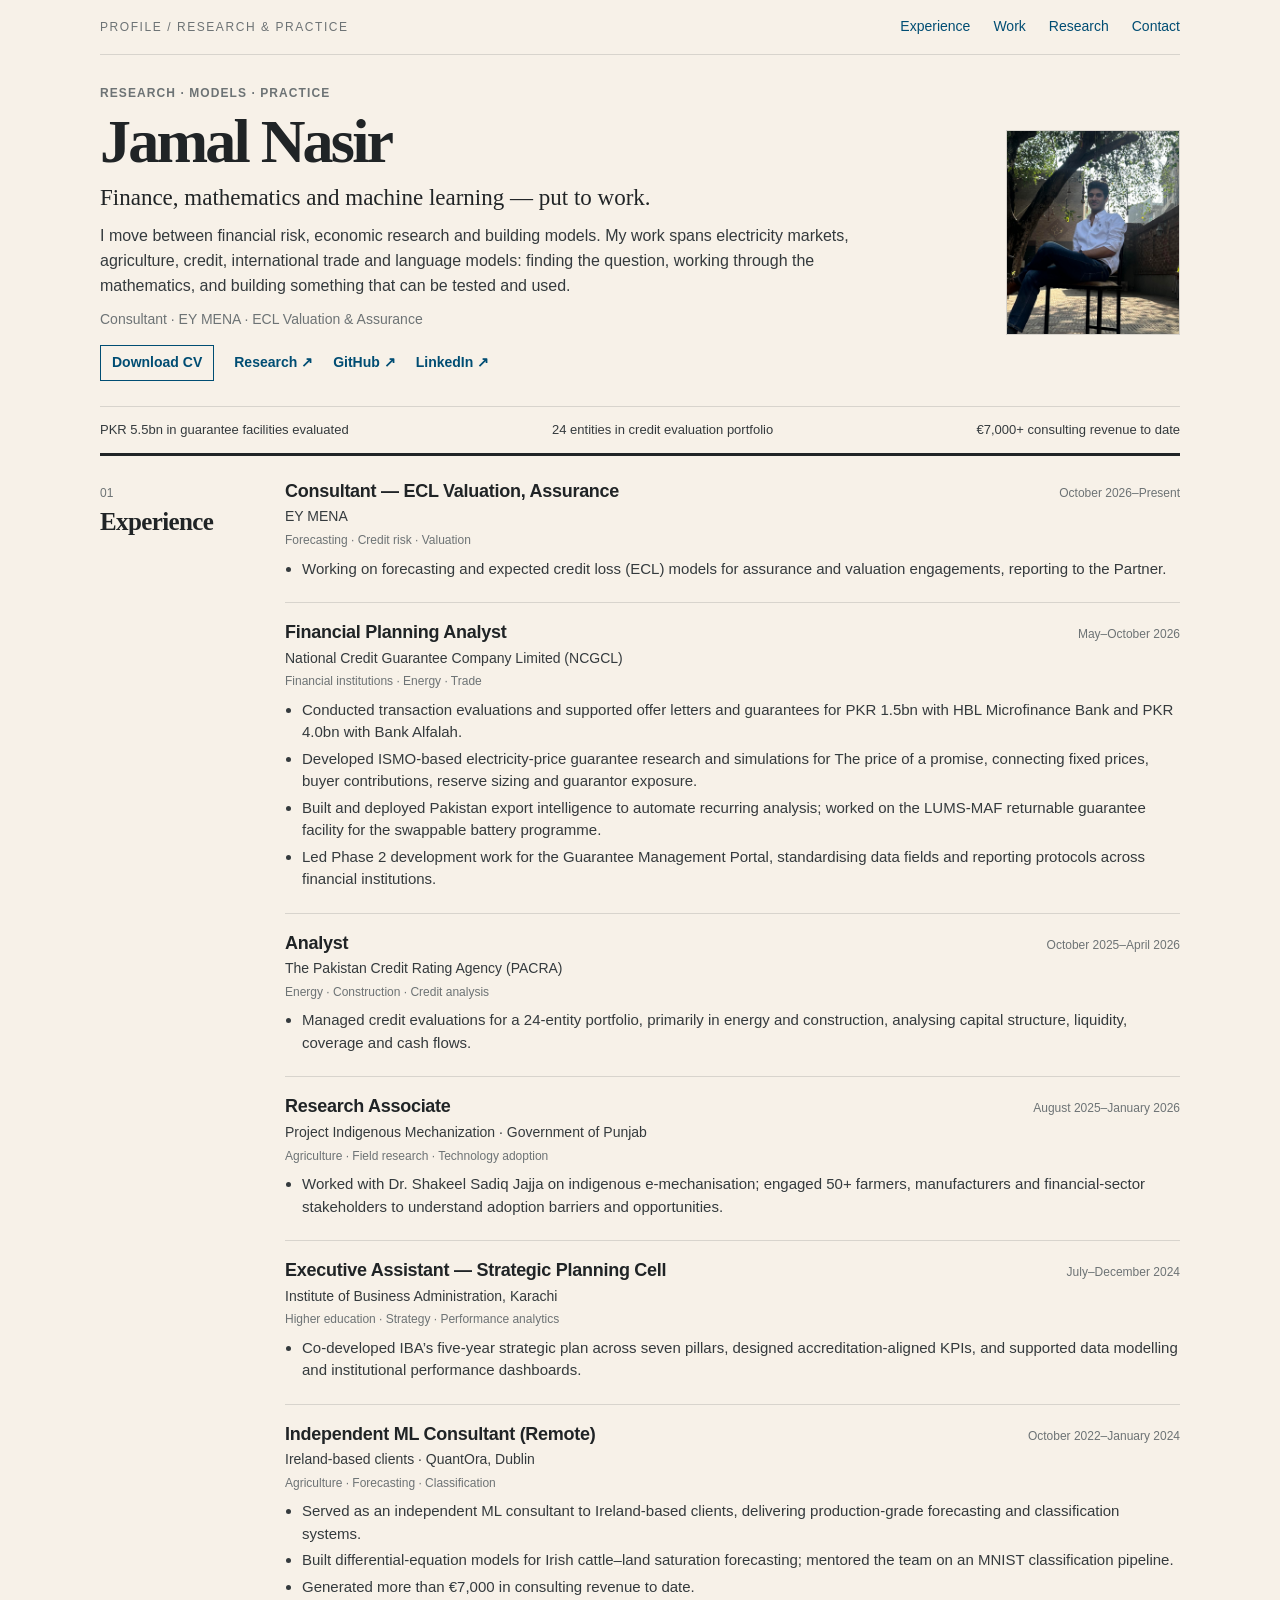
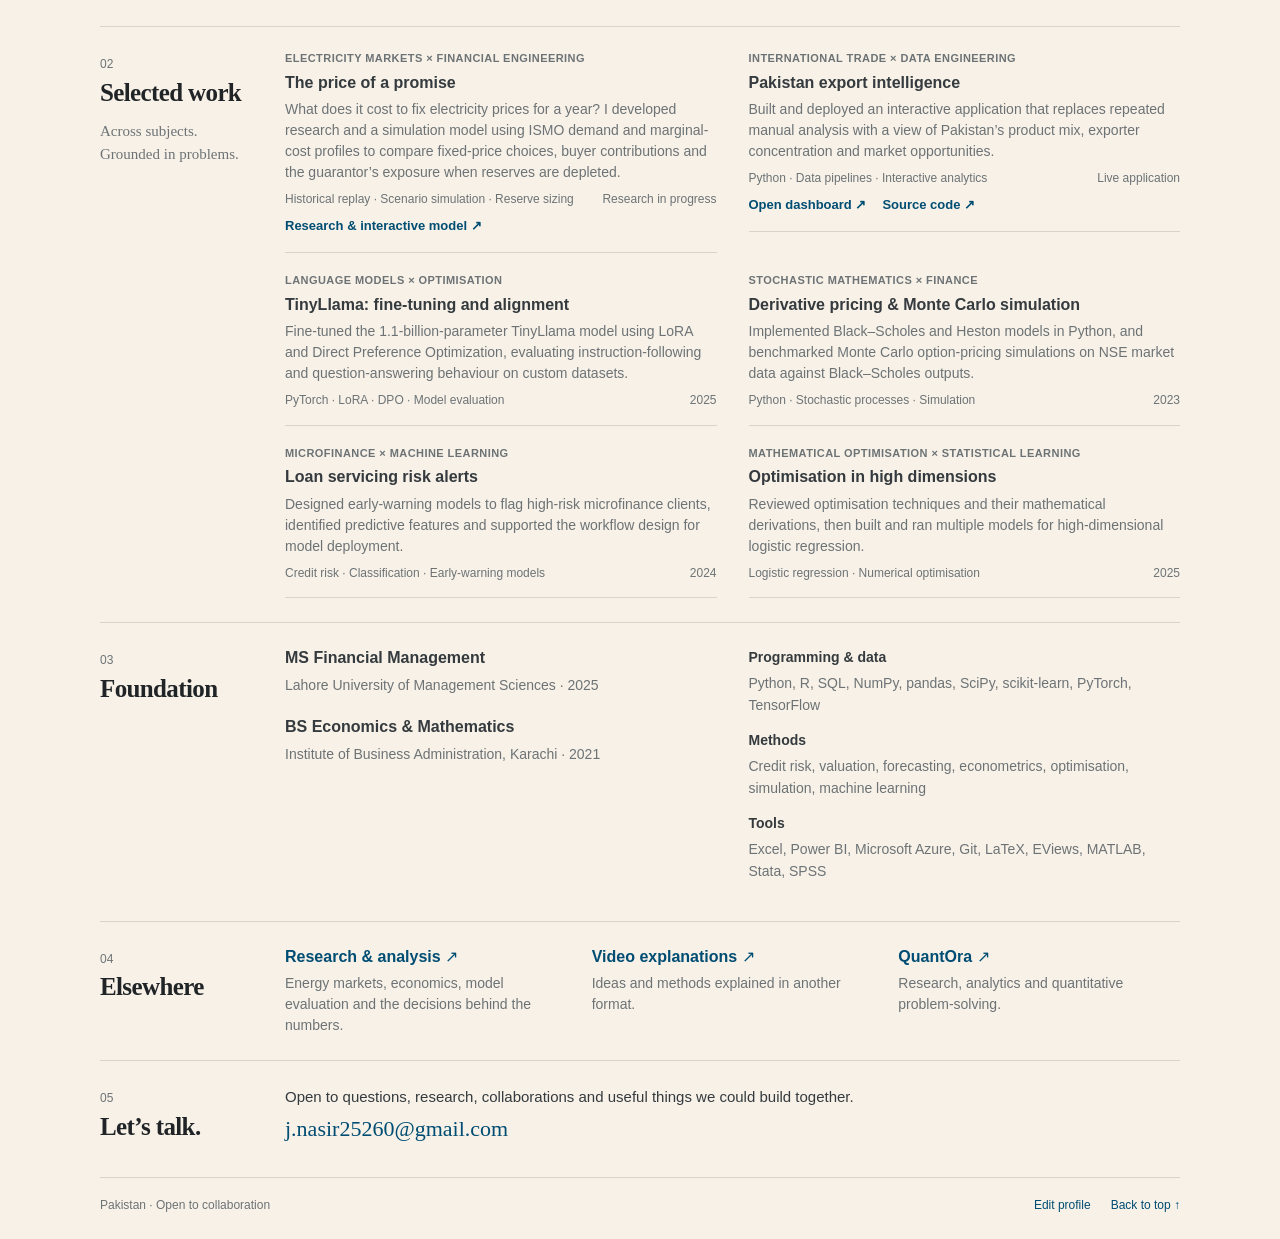
==== index.html @ dc502231 "Unify project and education typography and reserve blue for links" ====
<!doctype html><html lang="en"><head><meta charset="utf-8"><meta name="viewport" content="width=device-width, initial-scale=1"><title>Jamal Nasir | Research, Models &amp; Practice</title><meta name="description" content="Jamal Nasir's work across finance, mathematics, machine learning, energy, agriculture and international trade. Experience, research and working models."><link rel="canonical" href="https://jamal715.github.io/"><meta property="og:title" content="Jamal Nasir | Research, Models & Practice"><meta property="og:description" content="Finance, mathematics and machine learning — put to work."><meta property="og:type" content="website"><meta property="og:url" content="https://jamal715.github.io/"><meta name="theme-color" content="#f7f1e8"><link rel="icon" href="data:image/svg+xml,%3Csvg xmlns='http://www.w3.org/2000/svg' viewBox='0 0 32 32'%3E%3Crect width='32' height='32' fill='%23004d73'/%3E%3Ctext x='16' y='22' text-anchor='middle' font-family='Georgia' font-size='18' fill='%23f7f1e8'%3EJN%3C/text%3E%3C/svg%3E"><link rel="stylesheet" href="styles.css?v=4"><script src="renderer.js" defer></script><script src="app.js?v=3" defer></script></head><body><a class="skip" href="#main">Skip to content</a><div class="shell"><header class="topbar"><span class="edition">PROFILE / RESEARCH &amp; PRACTICE</span><nav aria-label="Main navigation"><a href="#experience">Experience</a><a href="#work">Work</a><a href="#research">Research</a><a href="#contact">Contact</a></nav></header><main id="main"><div id="profile"><!-- PROFILE START --><section class="identity" aria-labelledby="name"><div class="identity-copy"><div class="kicker">Research · Models · Practice</div><h1 id="name">Jamal Nasir</h1><p class="headline">Finance, mathematics and machine learning — put to work.</p><p class="intro">I move between financial risk, economic research and building models. My work spans electricity markets, agriculture, credit, international trade and language models: finding the question, working through the mathematics, and building something that can be tested and used.</p><p class="current">Consultant · EY MENA · ECL Valuation &amp; Assurance</p><div class="linkline"><a class="download" href="assets/Jamal-Nasir-CV.pdf">Download CV</a><a class="" href="https://jamal-nasir-research.vercel.app/">Research ↗</a><a class="" href="https://github.com/jamal715">GitHub ↗</a><a class="" href="https://linkedin.com/in/jamal-nasir-5696b3222">LinkedIn ↗</a></div></div><figure class="portrait"><img src="assets/profile.jpg" alt="Portrait" width="174" height="205"></figure></section>
 <div class="evidence"><span>PKR 5.5bn in guarantee facilities evaluated</span><span>24 entities in credit evaluation portfolio</span><span>€7,000+ consulting revenue to date</span></div>
 <section class="section" id="experience"><div class="section-label"><span>01</span><h2>Experience</h2></div><div class="section-body"><article class="role"><div class="role-top"><h3>Consultant — ECL Valuation, Assurance</h3><span class="date">October 2026–Present</span></div><p class="organization">EY MENA</p><p class="fields">Forecasting · Credit risk · Valuation</p><ul><li>Working on forecasting and expected credit loss (ECL) models for assurance and valuation engagements, reporting to the Partner.</li></ul></article><article class="role"><div class="role-top"><h3>Financial Planning Analyst</h3><span class="date">May–October 2026</span></div><p class="organization">National Credit Guarantee Company Limited (NCGCL)</p><p class="fields">Financial institutions · Energy · Trade</p><ul><li>Conducted transaction evaluations and supported offer letters and guarantees for PKR 1.5bn with HBL Microfinance Bank and PKR 4.0bn with Bank Alfalah.</li><li>Developed ISMO-based electricity-price guarantee research and simulations for The price of a promise, connecting fixed prices, buyer contributions, reserve sizing and guarantor exposure.</li><li>Built and deployed Pakistan export intelligence to automate recurring analysis; worked on the LUMS-MAF returnable guarantee facility for the swappable battery programme.</li><li>Led Phase 2 development work for the Guarantee Management Portal, standardising data fields and reporting protocols across financial institutions.</li></ul></article><article class="role"><div class="role-top"><h3>Analyst</h3><span class="date">October 2025–April 2026</span></div><p class="organization">The Pakistan Credit Rating Agency (PACRA)</p><p class="fields">Energy · Construction · Credit analysis</p><ul><li>Managed credit evaluations for a 24-entity portfolio, primarily in energy and construction, analysing capital structure, liquidity, coverage and cash flows.</li></ul></article><article class="role"><div class="role-top"><h3>Research Associate</h3><span class="date">August 2025–January 2026</span></div><p class="organization">Project Indigenous Mechanization · Government of Punjab</p><p class="fields">Agriculture · Field research · Technology adoption</p><ul><li>Worked with Dr. Shakeel Sadiq Jajja on indigenous e-mechanisation; engaged 50+ farmers, manufacturers and financial-sector stakeholders to understand adoption barriers and opportunities.</li></ul></article><article class="role"><div class="role-top"><h3>Executive Assistant — Strategic Planning Cell</h3><span class="date">July–December 2024</span></div><p class="organization">Institute of Business Administration, Karachi</p><p class="fields">Higher education · Strategy · Performance analytics</p><ul><li>Co-developed IBA’s five-year strategic plan across seven pillars, designed accreditation-aligned KPIs, and supported data modelling and institutional performance dashboards.</li></ul></article><article class="role"><div class="role-top"><h3>Independent ML Consultant (Remote)</h3><span class="date">October 2022–January 2024</span></div><p class="organization">Ireland-based clients · QuantOra, Dublin</p><p class="fields">Agriculture · Forecasting · Classification</p><ul><li>Served as an independent ML consultant to Ireland-based clients, delivering production-grade forecasting and classification systems.</li><li>Built differential-equation models for Irish cattle–land saturation forecasting; mentored the team on an MNIST classification pipeline.</li><li>Generated more than €7,000 in consulting revenue to date.</li></ul></article></div></section>
 <section class="section" id="work"><div class="section-label"><span>02</span><h2>Selected work</h2><p>Across subjects.<br>Grounded in problems.</p></div><div class="section-body projects"><article class="project"><div class="kicker">Electricity markets × Financial engineering</div><h3>The price of a promise</h3><p>What does it cost to fix electricity prices for a year? I developed research and a simulation model using ISMO demand and marginal-cost profiles to compare fixed-price choices, buyer contributions and the guarantor’s exposure when reserves are depleted.</p><div class="project-bottom"><span>Historical replay · Scenario simulation · Reserve sizing</span><span class="status">Research in progress</span></div><div class="linkline"><a class="" href="https://jamal-nasir-research.vercel.app/article/price-of-a-promise">Research &amp; interactive model ↗</a></div></article><article class="project"><div class="kicker">International trade × Data engineering</div><h3>Pakistan export intelligence</h3><p>Built and deployed an interactive application that replaces repeated manual analysis with a view of Pakistan’s product mix, exporter concentration and market opportunities.</p><div class="project-bottom"><span>Python · Data pipelines · Interactive analytics</span><span class="status">Live application</span></div><div class="linkline"><a class="" href="https://pakistan-non-rice-food-export-intelligence-ncgcl.streamlit.app/">Open dashboard ↗</a><a class="" href="https://github.com/jamal715/Pakistan--Food-Non-Rice-Export-Data-Deep-Dive">Source code ↗</a></div></article><article class="project"><div class="kicker">Language models × Optimisation</div><h3>TinyLlama: fine-tuning and alignment</h3><p>Fine-tuned the 1.1-billion-parameter TinyLlama model using LoRA and Direct Preference Optimization, evaluating instruction-following and question-answering behaviour on custom datasets.</p><div class="project-bottom"><span>PyTorch · LoRA · DPO · Model evaluation</span><span class="status">2025</span></div></article><article class="project"><div class="kicker">Stochastic mathematics × Finance</div><h3>Derivative pricing &amp; Monte Carlo simulation</h3><p>Implemented Black–Scholes and Heston models in Python, and benchmarked Monte Carlo option-pricing simulations on NSE market data against Black–Scholes outputs.</p><div class="project-bottom"><span>Python · Stochastic processes · Simulation</span><span class="status">2023</span></div></article><article class="project"><div class="kicker">Microfinance × Machine learning</div><h3>Loan servicing risk alerts</h3><p>Designed early-warning models to flag high-risk microfinance clients, identified predictive features and supported the workflow design for model deployment.</p><div class="project-bottom"><span>Credit risk · Classification · Early-warning models</span><span class="status">2024</span></div></article><article class="project"><div class="kicker">Mathematical optimisation × Statistical learning</div><h3>Optimisation in high dimensions</h3><p>Reviewed optimisation techniques and their mathematical derivations, then built and ran multiple models for high-dimensional logistic regression.</p><div class="project-bottom"><span>Logistic regression · Numerical optimisation</span><span class="status">2025</span></div></article></div></section>
 <section class="section" id="background"><div class="section-label"><span>03</span><h2>Foundation</h2></div><div class="section-body foundation"><div><article class="degree"><h3>MS Financial Management</h3><p>Lahore University of Management Sciences · 2025</p></article><article class="degree"><h3>BS Economics &amp; Mathematics</h3><p>Institute of Business Administration, Karachi · 2021</p></article></div><dl><dt>Programming &amp; data</dt><dd>Python, R, SQL, NumPy, pandas, SciPy, scikit-learn, PyTorch, TensorFlow</dd><dt>Methods</dt><dd>Credit risk, valuation, forecasting, econometrics, optimisation, simulation, machine learning</dd><dt>Tools</dt><dd>Excel, Power BI, Microsoft Azure, Git, LaTeX, EViews, MATLAB, Stata, SPSS</dd></dl></div></section>
 <section class="section" id="research"><div class="section-label"><span>04</span><h2>Elsewhere</h2></div><div class="section-body elsewhere"><a href="https://jamal-nasir-research.vercel.app/"><div><h3>Research &amp; analysis <span aria-hidden="true">↗</span></h3><p>Energy markets, economics, model evaluation and the decisions behind the numbers.</p></div></a><a href="https://www.youtube.com/watch?v=yjThZL2-lhk&amp;list=PLQTMyxC6Vcb6-J7r5e2bcZQ-K3umrIHfF&amp;index=2"><div><h3>Video explanations <span aria-hidden="true">↗</span></h3><p>Ideas and methods explained in another format.</p></div></a><a href="https://quantora-six.vercel.app/"><div><h3>QuantOra <span aria-hidden="true">↗</span></h3><p>Research, analytics and quantitative problem-solving.</p></div></a></div></section>
 <section class="section contact" id="contact"><div class="section-label"><span>05</span><h2>Let’s talk.</h2></div><div class="section-body"><p>Open to questions, research, collaborations and useful things we could build together.</p><a class="email" href="mailto:j.nasir25260@gmail.com">j.nasir25260@gmail.com</a></div></section><!-- PROFILE END --></div></main><footer class="footer"><span>Pakistan · Open to collaboration</span><div><a href="edit/">Edit profile</a><a href="#main">Back to top ↑</a></div></footer></div></body></html>
---- styles.css ----
:root{--brand:#004d73;--ink:#202426;--text:#343a3d;--muted:#6d7375;--paper:#f7f1e8;--paper2:#fbf8f3;--line:#d8d4cd}*{box-sizing:border-box}html{background:var(--paper);scroll-behavior:smooth;scroll-padding-top:20px}body{margin:0;color:var(--text);background:var(--paper);font:16px/1.55 Arial,Helvetica,sans-serif}a{color:var(--brand);text-decoration:none}a:hover{text-decoration:underline;text-underline-offset:4px}a:focus-visible,button:focus-visible,input:focus-visible,textarea:focus-visible,summary:focus-visible{outline:2px solid var(--brand);outline-offset:4px}::selection{background:#d7e7ef}.shell{max-width:1140px;padding:0 30px;margin:auto}.topbar{display:flex;align-items:center;justify-content:space-between;padding:16px 0;border-bottom:1px solid var(--line);gap:22px}.edition{font-size:12px;letter-spacing:.13em;color:var(--muted)}nav{display:flex;gap:23px;flex-wrap:wrap}nav a{font-size:14px;color:var(--brand)}.skip{position:absolute;top:-100px;background:var(--paper2);padding:12px}.skip:focus{top:10px;z-index:9}.identity{display:grid;grid-template-columns:1fr 174px;align-items:center;gap:40px;padding:29px 0 25px}.kicker{font-size:12px;letter-spacing:.09em;font-weight:700;text-transform:uppercase;color:var(--muted)}h1,h2{font-family:Georgia,'Times New Roman',serif;color:var(--ink)}h1{font-size:clamp(40px,5vw,62px);line-height:1;letter-spacing:-.045em;margin:8px 0 12px}.headline{font:23px/1.25 Georgia,serif;color:var(--ink);margin:0 0 11px}.intro{max-width:800px;margin:0 0 11px;line-height:1.55}.current{font-size:14px;color:var(--muted);margin:0 0 14px}.portrait{margin:0;width:174px;height:205px;overflow:hidden;background:#dfd9d0;border:1px solid var(--line)}.portrait img{display:block;width:100%;height:100%;object-fit:cover;transform:scale(2.05);transform-origin:53%43%}.linkline{display:flex;flex-wrap:wrap;align-items:center;gap:20px;font-size:14px}.linkline a{font-weight:600}.download{border:1px solid currentColor;color:var(--brand);padding:6px 11px}.download:hover{background:var(--paper2);text-decoration:underline}.evidence{display:flex;gap:18px;justify-content:space-between;flex-wrap:wrap;padding:13px 0;border-top:1px solid var(--line);border-bottom:3px solid var(--ink);font-size:13px;color:var(--text)}.section{display:grid;grid-template-columns:155px minmax(0,1fr);gap:30px;padding:24px 0;border-bottom:1px solid var(--line);scroll-margin-top:8px}.section-label>span{font-size:12px;color:var(--muted)}.section-label h2{font-size:25px;line-height:1.15;letter-spacing:-.025em;margin:3px 0 12px}.section-label p{font:15px/1.5 Georgia,serif;color:var(--muted);margin:0}.role{padding:18px 0;border-bottom:1px solid var(--line)}.role:first-child{padding-top:0}.role:last-child{border:0;padding-bottom:0}.role-top{display:flex;justify-content:space-between;gap:20px;align-items:baseline}.role h3{font-size:18px;color:var(--ink);line-height:1.3;letter-spacing:-.015em;margin:0}.date{font-size:12px;white-space:nowrap;color:var(--muted)}.organization{font-size:14px;color:var(--text);margin:3px 0}.fields{font-size:12px;color:var(--muted);margin:2px 0 8px}.role ul{margin:0;padding-left:17px}.role li{margin:4px 0;line-height:1.5;font-size:15px}/* Projects share education's typography and compact two-column structure. */
.projects{display:grid;grid-template-columns:repeat(2,minmax(0,1fr));gap:20px 32px;align-items:start}
.project{padding:0 0 16px;border-bottom:1px solid var(--line);min-width:0}
.project .kicker{font-size:11px;line-height:1.4;letter-spacing:.04em;color:var(--muted);margin-bottom:5px}
.project h3,.degree h3{font:700 16px/1.4 Arial,Helvetica,sans-serif;color:var(--text);letter-spacing:normal;margin:0 0 5px}
.project>p{font:14px/1.5 Arial,Helvetica,sans-serif;color:var(--muted);margin:0 0 8px}
.project-bottom{display:flex;flex-wrap:wrap;gap:4px 12px;justify-content:space-between;font-size:12px;line-height:1.4;color:var(--muted)}
.status{color:var(--muted);white-space:normal}
.project .linkline{margin-top:8px;gap:8px 16px;font-size:13px}
.foundation{display:grid;grid-template-columns:1fr 1fr;gap:32px}.degree{margin:0 0 20px}.degree h3{font-size:16px;margin:0 0 5px}.degree p{font-size:14px;color:var(--muted);margin:0}.foundation dl{margin:0}.foundation dt{font-weight:700;font-size:14px}.foundation dd{font-size:14px;margin:4px 0 14px;color:var(--muted)}.elsewhere{display:grid;grid-template-columns:repeat(3,1fr);gap:25px}.elsewhere h3{font:700 16px/1.4 Arial,Helvetica,sans-serif;color:var(--brand);margin:0 0 5px}.elsewhere h3 span{font:16px Arial;color:var(--brand)}.elsewhere p{font-size:14px;color:var(--muted);line-height:1.5;margin:0}.contact p{margin:0 0 8px;font-size:15px}.email{font:22px Georgia,serif;overflow-wrap:anywhere}.footer{display:flex;justify-content:space-between;gap:20px;padding:18px 0 24px;font-size:12px;color:var(--muted)}.footer>div{display:flex;gap:20px}.footer a{color:var(--brand)}
@media(max-width:850px){.shell{padding:0 23px}.section{grid-template-columns:120px minmax(0,1fr);gap:22px}.role-top{flex-direction:column;gap:3px}.identity{gap:25px;grid-template-columns:1fr 145px}.portrait{width:145px;height:175px}.headline{font-size:21px}.elsewhere{grid-template-columns:1fr;gap:20px}.foundation{grid-template-columns:1fr;gap:8px}}
@media(max-width:600px){.shell{padding:0 19px}.topbar{padding:13px 0;gap:10px;flex-wrap:wrap}.edition{font-size:11px}nav{gap:17px}nav a{font-size:13px}.identity{display:grid;grid-template-columns:1fr 100px;gap:18px;padding:24px 0 19px;align-items:start}.identity-copy{display:contents}.identity .kicker{grid-column:1;align-self:end;font-size:10px;line-height:1.5}.identity h1{grid-column:1;margin:-5px 0 0;font-size:42px;align-self:start}.portrait{grid-column:2;grid-row:1/3;width:100px;height:118px}.headline,.intro,.current,.identity .linkline{grid-column:1/-1;margin:0}.headline{font-size:23px}.intro{font-size:16px}.current{font-size:13px}.linkline{gap:17px;font-size:13px}.evidence{gap:7px;flex-direction:column;font-size:12px;padding:12px 0}.section{display:block;padding:25px 0}.section-label{display:flex;align-items:baseline;gap:9px;margin-bottom:17px}.section-label h2{font-size:25px;margin:0}.section-label p{display:none}.role{padding:17px 0}.role h3{font-size:18px}.role li{font-size:15px}.date{font-size:12px}.projects{grid-template-columns:1fr;gap:16px}.project h3{font-size:16px}.project-bottom{gap:4px 12px}.project .kicker{font-size:11px}.foundation{grid-template-columns:1fr}.elsewhere{gap:23px}.footer{flex-wrap:wrap}.email{font-size:20px}}
@media(prefers-reduced-motion:reduce){html{scroll-behavior:auto}}
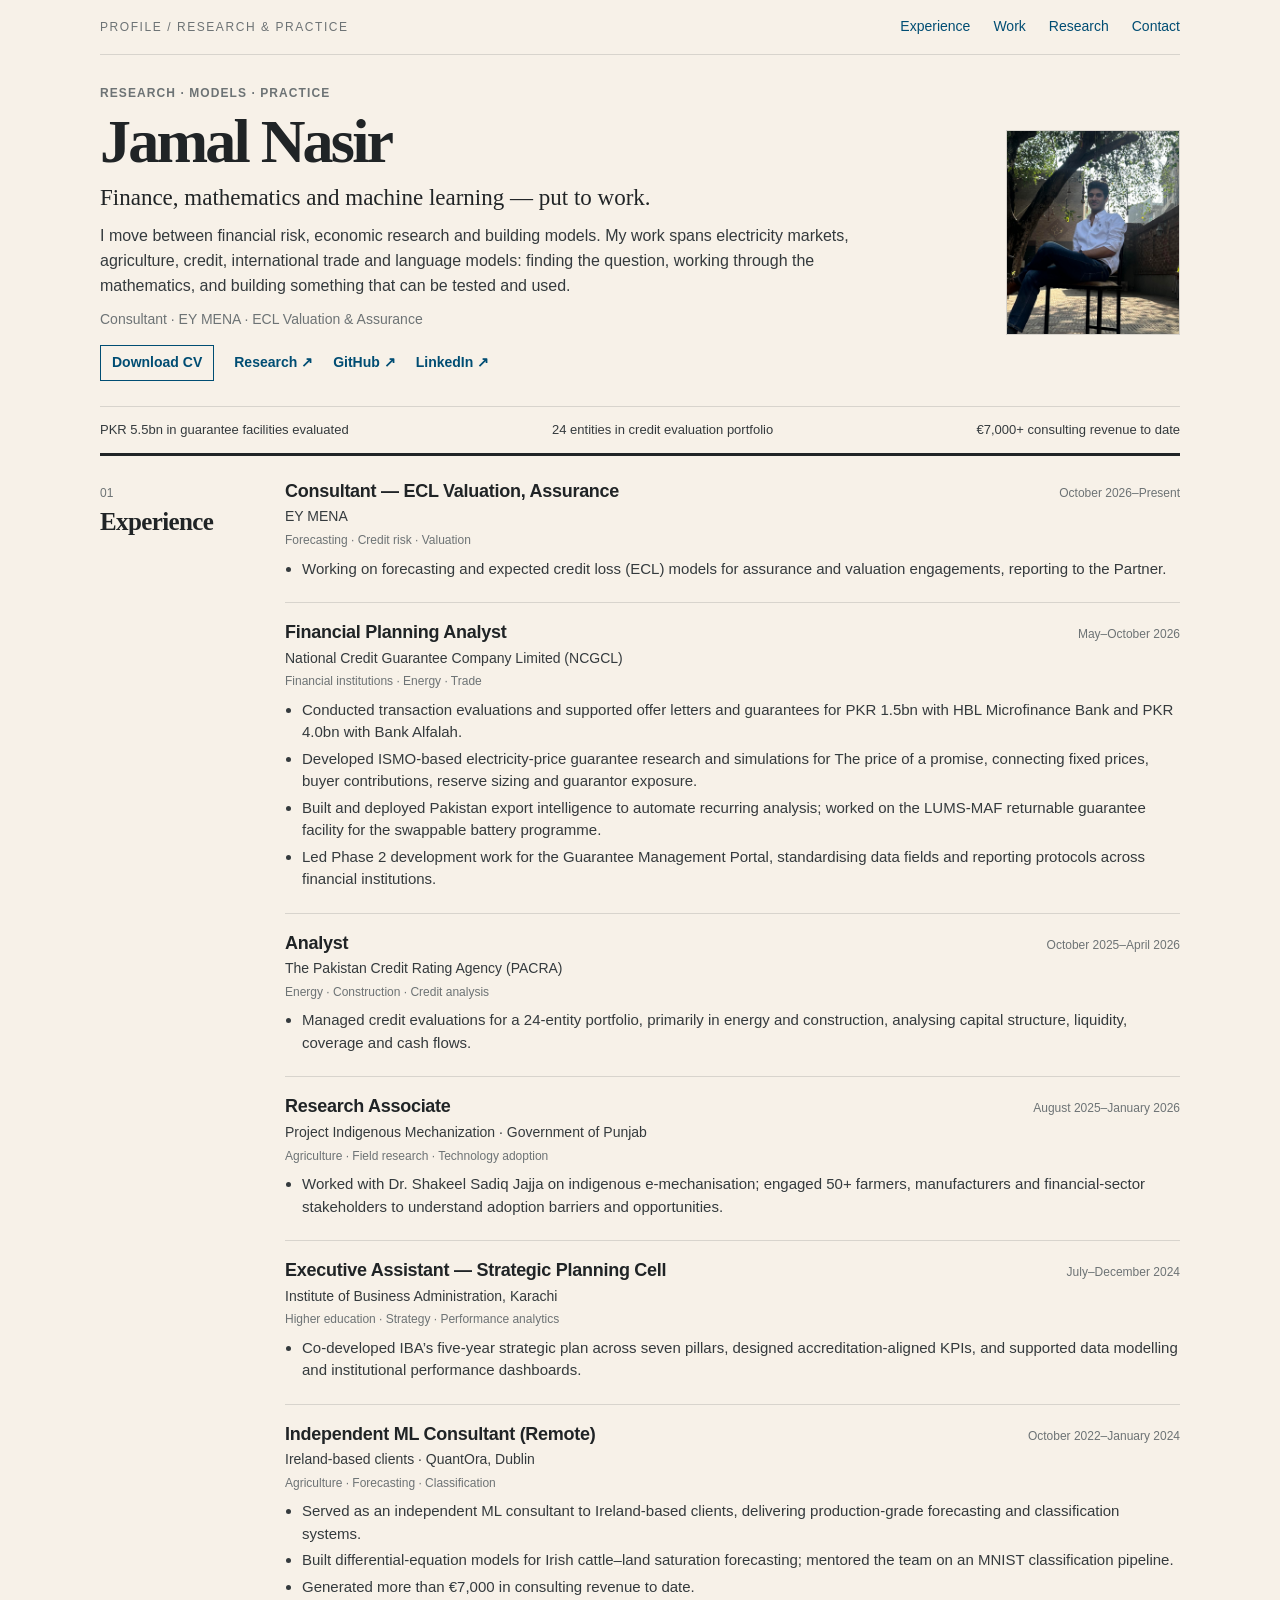
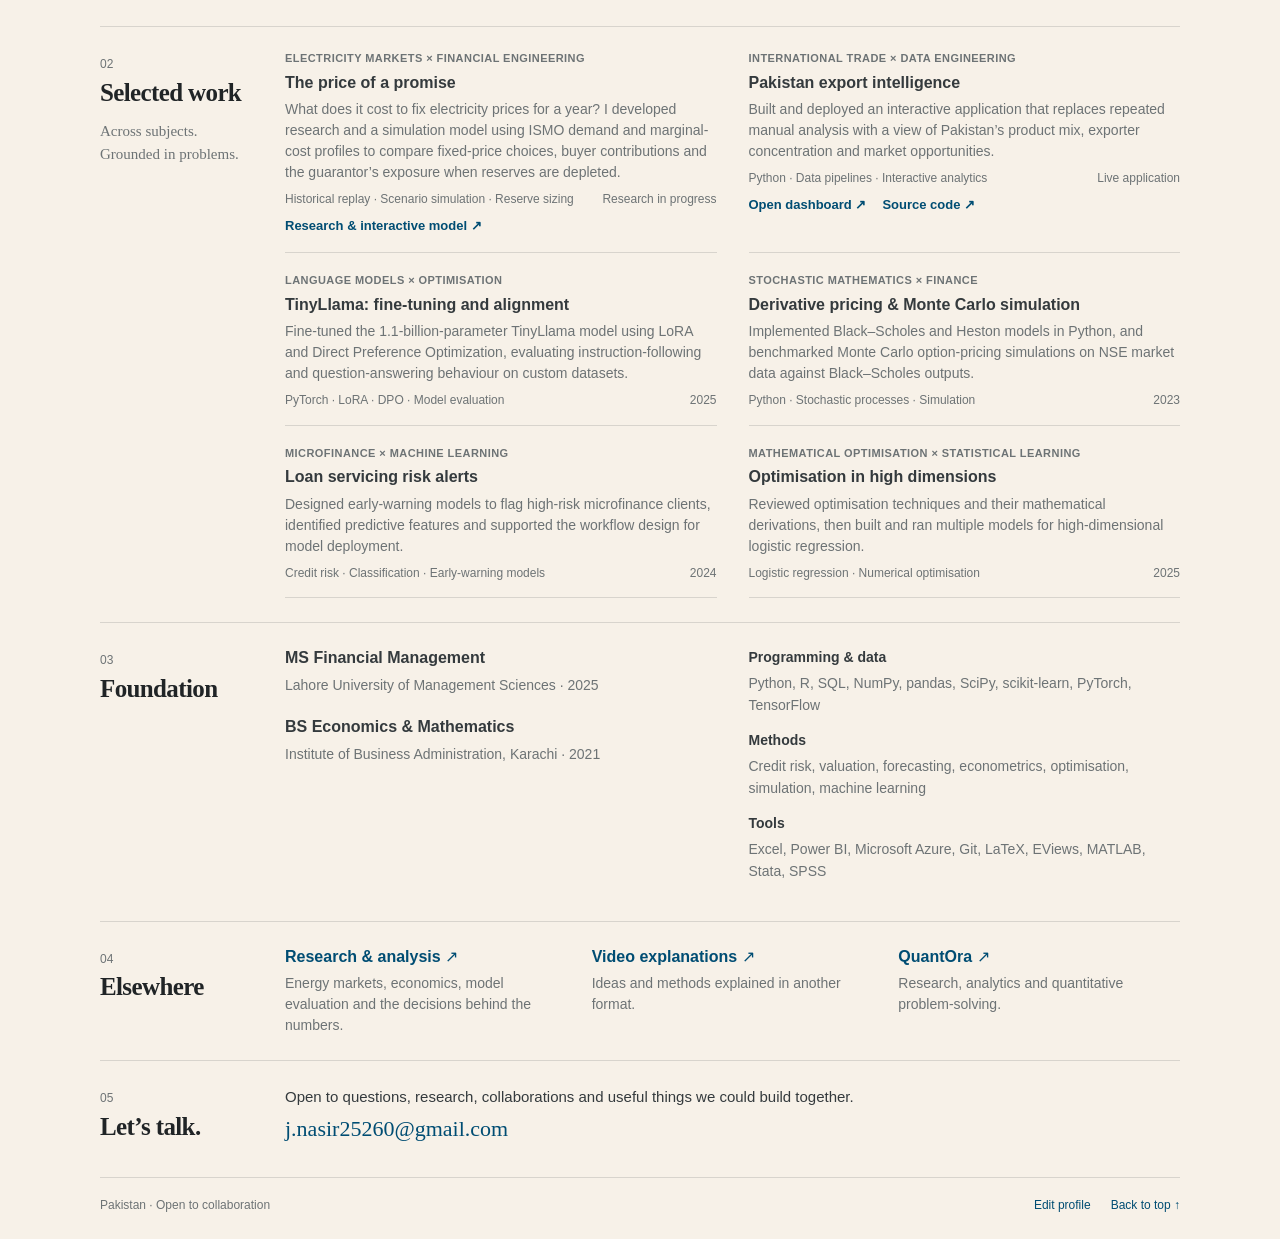
==== commit 1344db69: "Align project row dividers across columns" ====
--- a/index.html
+++ b/index.html
@@ -1,4 +1,4 @@
-<!doctype html><html lang="en"><head><meta charset="utf-8"><meta name="viewport" content="width=device-width, initial-scale=1"><title>Jamal Nasir | Research, Models &amp; Practice</title><meta name="description" content="Jamal Nasir's work across finance, mathematics, machine learning, energy, agriculture and international trade. Experience, research and working models."><link rel="canonical" href="https://jamal715.github.io/"><meta property="og:title" content="Jamal Nasir | Research, Models & Practice"><meta property="og:description" content="Finance, mathematics and machine learning — put to work."><meta property="og:type" content="website"><meta property="og:url" content="https://jamal715.github.io/"><meta name="theme-color" content="#f7f1e8"><link rel="icon" href="data:image/svg+xml,%3Csvg xmlns='http://www.w3.org/2000/svg' viewBox='0 0 32 32'%3E%3Crect width='32' height='32' fill='%23004d73'/%3E%3Ctext x='16' y='22' text-anchor='middle' font-family='Georgia' font-size='18' fill='%23f7f1e8'%3EJN%3C/text%3E%3C/svg%3E"><link rel="stylesheet" href="styles.css?v=4"><script src="renderer.js" defer></script><script src="app.js?v=3" defer></script></head><body><a class="skip" href="#main">Skip to content</a><div class="shell"><header class="topbar"><span class="edition">PROFILE / RESEARCH &amp; PRACTICE</span><nav aria-label="Main navigation"><a href="#experience">Experience</a><a href="#work">Work</a><a href="#research">Research</a><a href="#contact">Contact</a></nav></header><main id="main"><div id="profile"><!-- PROFILE START --><section class="identity" aria-labelledby="name"><div class="identity-copy"><div class="kicker">Research · Models · Practice</div><h1 id="name">Jamal Nasir</h1><p class="headline">Finance, mathematics and machine learning — put to work.</p><p class="intro">I move between financial risk, economic research and building models. My work spans electricity markets, agriculture, credit, international trade and language models: finding the question, working through the mathematics, and building something that can be tested and used.</p><p class="current">Consultant · EY MENA · ECL Valuation &amp; Assurance</p><div class="linkline"><a class="download" href="assets/Jamal-Nasir-CV.pdf">Download CV</a><a class="" href="https://jamal-nasir-research.vercel.app/">Research ↗</a><a class="" href="https://github.com/jamal715">GitHub ↗</a><a class="" href="https://linkedin.com/in/jamal-nasir-5696b3222">LinkedIn ↗</a></div></div><figure class="portrait"><img src="assets/profile.jpg" alt="Portrait" width="174" height="205"></figure></section>
+<!doctype html><html lang="en"><head><meta charset="utf-8"><meta name="viewport" content="width=device-width, initial-scale=1"><title>Jamal Nasir | Research, Models &amp; Practice</title><meta name="description" content="Jamal Nasir's work across finance, mathematics, machine learning, energy, agriculture and international trade. Experience, research and working models."><link rel="canonical" href="https://jamal715.github.io/"><meta property="og:title" content="Jamal Nasir | Research, Models & Practice"><meta property="og:description" content="Finance, mathematics and machine learning — put to work."><meta property="og:type" content="website"><meta property="og:url" content="https://jamal715.github.io/"><meta name="theme-color" content="#f7f1e8"><link rel="icon" href="data:image/svg+xml,%3Csvg xmlns='http://www.w3.org/2000/svg' viewBox='0 0 32 32'%3E%3Crect width='32' height='32' fill='%23004d73'/%3E%3Ctext x='16' y='22' text-anchor='middle' font-family='Georgia' font-size='18' fill='%23f7f1e8'%3EJN%3C/text%3E%3C/svg%3E"><link rel="stylesheet" href="styles.css?v=5"><script src="renderer.js" defer></script><script src="app.js?v=3" defer></script></head><body><a class="skip" href="#main">Skip to content</a><div class="shell"><header class="topbar"><span class="edition">PROFILE / RESEARCH &amp; PRACTICE</span><nav aria-label="Main navigation"><a href="#experience">Experience</a><a href="#work">Work</a><a href="#research">Research</a><a href="#contact">Contact</a></nav></header><main id="main"><div id="profile"><!-- PROFILE START --><section class="identity" aria-labelledby="name"><div class="identity-copy"><div class="kicker">Research · Models · Practice</div><h1 id="name">Jamal Nasir</h1><p class="headline">Finance, mathematics and machine learning — put to work.</p><p class="intro">I move between financial risk, economic research and building models. My work spans electricity markets, agriculture, credit, international trade and language models: finding the question, working through the mathematics, and building something that can be tested and used.</p><p class="current">Consultant · EY MENA · ECL Valuation &amp; Assurance</p><div class="linkline"><a class="download" href="assets/Jamal-Nasir-CV.pdf">Download CV</a><a class="" href="https://jamal-nasir-research.vercel.app/">Research ↗</a><a class="" href="https://github.com/jamal715">GitHub ↗</a><a class="" href="https://linkedin.com/in/jamal-nasir-5696b3222">LinkedIn ↗</a></div></div><figure class="portrait"><img src="assets/profile.jpg" alt="Portrait" width="174" height="205"></figure></section>
  <div class="evidence"><span>PKR 5.5bn in guarantee facilities evaluated</span><span>24 entities in credit evaluation portfolio</span><span>€7,000+ consulting revenue to date</span></div>
  <section class="section" id="experience"><div class="section-label"><span>01</span><h2>Experience</h2></div><div class="section-body"><article class="role"><div class="role-top"><h3>Consultant — ECL Valuation, Assurance</h3><span class="date">October 2026–Present</span></div><p class="organization">EY MENA</p><p class="fields">Forecasting · Credit risk · Valuation</p><ul><li>Working on forecasting and expected credit loss (ECL) models for assurance and valuation engagements, reporting to the Partner.</li></ul></article><article class="role"><div class="role-top"><h3>Financial Planning Analyst</h3><span class="date">May–October 2026</span></div><p class="organization">National Credit Guarantee Company Limited (NCGCL)</p><p class="fields">Financial institutions · Energy · Trade</p><ul><li>Conducted transaction evaluations and supported offer letters and guarantees for PKR 1.5bn with HBL Microfinance Bank and PKR 4.0bn with Bank Alfalah.</li><li>Developed ISMO-based electricity-price guarantee research and simulations for The price of a promise, connecting fixed prices, buyer contributions, reserve sizing and guarantor exposure.</li><li>Built and deployed Pakistan export intelligence to automate recurring analysis; worked on the LUMS-MAF returnable guarantee facility for the swappable battery programme.</li><li>Led Phase 2 development work for the Guarantee Management Portal, standardising data fields and reporting protocols across financial institutions.</li></ul></article><article class="role"><div class="role-top"><h3>Analyst</h3><span class="date">October 2025–April 2026</span></div><p class="organization">The Pakistan Credit Rating Agency (PACRA)</p><p class="fields">Energy · Construction · Credit analysis</p><ul><li>Managed credit evaluations for a 24-entity portfolio, primarily in energy and construction, analysing capital structure, liquidity, coverage and cash flows.</li></ul></article><article class="role"><div class="role-top"><h3>Research Associate</h3><span class="date">August 2025–January 2026</span></div><p class="organization">Project Indigenous Mechanization · Government of Punjab</p><p class="fields">Agriculture · Field research · Technology adoption</p><ul><li>Worked with Dr. Shakeel Sadiq Jajja on indigenous e-mechanisation; engaged 50+ farmers, manufacturers and financial-sector stakeholders to understand adoption barriers and opportunities.</li></ul></article><article class="role"><div class="role-top"><h3>Executive Assistant — Strategic Planning Cell</h3><span class="date">July–December 2024</span></div><p class="organization">Institute of Business Administration, Karachi</p><p class="fields">Higher education · Strategy · Performance analytics</p><ul><li>Co-developed IBA’s five-year strategic plan across seven pillars, designed accreditation-aligned KPIs, and supported data modelling and institutional performance dashboards.</li></ul></article><article class="role"><div class="role-top"><h3>Independent ML Consultant (Remote)</h3><span class="date">October 2022–January 2024</span></div><p class="organization">Ireland-based clients · QuantOra, Dublin</p><p class="fields">Agriculture · Forecasting · Classification</p><ul><li>Served as an independent ML consultant to Ireland-based clients, delivering production-grade forecasting and classification systems.</li><li>Built differential-equation models for Irish cattle–land saturation forecasting; mentored the team on an MNIST classification pipeline.</li><li>Generated more than €7,000 in consulting revenue to date.</li></ul></article></div></section>
  <section class="section" id="work"><div class="section-label"><span>02</span><h2>Selected work</h2><p>Across subjects.<br>Grounded in problems.</p></div><div class="section-body projects"><article class="project"><div class="kicker">Electricity markets × Financial engineering</div><h3>The price of a promise</h3><p>What does it cost to fix electricity prices for a year? I developed research and a simulation model using ISMO demand and marginal-cost profiles to compare fixed-price choices, buyer contributions and the guarantor’s exposure when reserves are depleted.</p><div class="project-bottom"><span>Historical replay · Scenario simulation · Reserve sizing</span><span class="status">Research in progress</span></div><div class="linkline"><a class="" href="https://jamal-nasir-research.vercel.app/article/price-of-a-promise">Research &amp; interactive model ↗</a></div></article><article class="project"><div class="kicker">International trade × Data engineering</div><h3>Pakistan export intelligence</h3><p>Built and deployed an interactive application that replaces repeated manual analysis with a view of Pakistan’s product mix, exporter concentration and market opportunities.</p><div class="project-bottom"><span>Python · Data pipelines · Interactive analytics</span><span class="status">Live application</span></div><div class="linkline"><a class="" href="https://pakistan-non-rice-food-export-intelligence-ncgcl.streamlit.app/">Open dashboard ↗</a><a class="" href="https://github.com/jamal715/Pakistan--Food-Non-Rice-Export-Data-Deep-Dive">Source code ↗</a></div></article><article class="project"><div class="kicker">Language models × Optimisation</div><h3>TinyLlama: fine-tuning and alignment</h3><p>Fine-tuned the 1.1-billion-parameter TinyLlama model using LoRA and Direct Preference Optimization, evaluating instruction-following and question-answering behaviour on custom datasets.</p><div class="project-bottom"><span>PyTorch · LoRA · DPO · Model evaluation</span><span class="status">2025</span></div></article><article class="project"><div class="kicker">Stochastic mathematics × Finance</div><h3>Derivative pricing &amp; Monte Carlo simulation</h3><p>Implemented Black–Scholes and Heston models in Python, and benchmarked Monte Carlo option-pricing simulations on NSE market data against Black–Scholes outputs.</p><div class="project-bottom"><span>Python · Stochastic processes · Simulation</span><span class="status">2023</span></div></article><article class="project"><div class="kicker">Microfinance × Machine learning</div><h3>Loan servicing risk alerts</h3><p>Designed early-warning models to flag high-risk microfinance clients, identified predictive features and supported the workflow design for model deployment.</p><div class="project-bottom"><span>Credit risk · Classification · Early-warning models</span><span class="status">2024</span></div></article><article class="project"><div class="kicker">Mathematical optimisation × Statistical learning</div><h3>Optimisation in high dimensions</h3><p>Reviewed optimisation techniques and their mathematical derivations, then built and ran multiple models for high-dimensional logistic regression.</p><div class="project-bottom"><span>Logistic regression · Numerical optimisation</span><span class="status">2025</span></div></article></div></section>
--- a/styles.css
+++ b/styles.css
@@ -1,5 +1,5 @@
 :root{--brand:#004d73;--ink:#202426;--text:#343a3d;--muted:#6d7375;--paper:#f7f1e8;--paper2:#fbf8f3;--line:#d8d4cd}*{box-sizing:border-box}html{background:var(--paper);scroll-behavior:smooth;scroll-padding-top:20px}body{margin:0;color:var(--text);background:var(--paper);font:16px/1.55 Arial,Helvetica,sans-serif}a{color:var(--brand);text-decoration:none}a:hover{text-decoration:underline;text-underline-offset:4px}a:focus-visible,button:focus-visible,input:focus-visible,textarea:focus-visible,summary:focus-visible{outline:2px solid var(--brand);outline-offset:4px}::selection{background:#d7e7ef}.shell{max-width:1140px;padding:0 30px;margin:auto}.topbar{display:flex;align-items:center;justify-content:space-between;padding:16px 0;border-bottom:1px solid var(--line);gap:22px}.edition{font-size:12px;letter-spacing:.13em;color:var(--muted)}nav{display:flex;gap:23px;flex-wrap:wrap}nav a{font-size:14px;color:var(--brand)}.skip{position:absolute;top:-100px;background:var(--paper2);padding:12px}.skip:focus{top:10px;z-index:9}.identity{display:grid;grid-template-columns:1fr 174px;align-items:center;gap:40px;padding:29px 0 25px}.kicker{font-size:12px;letter-spacing:.09em;font-weight:700;text-transform:uppercase;color:var(--muted)}h1,h2{font-family:Georgia,'Times New Roman',serif;color:var(--ink)}h1{font-size:clamp(40px,5vw,62px);line-height:1;letter-spacing:-.045em;margin:8px 0 12px}.headline{font:23px/1.25 Georgia,serif;color:var(--ink);margin:0 0 11px}.intro{max-width:800px;margin:0 0 11px;line-height:1.55}.current{font-size:14px;color:var(--muted);margin:0 0 14px}.portrait{margin:0;width:174px;height:205px;overflow:hidden;background:#dfd9d0;border:1px solid var(--line)}.portrait img{display:block;width:100%;height:100%;object-fit:cover;transform:scale(2.05);transform-origin:53%43%}.linkline{display:flex;flex-wrap:wrap;align-items:center;gap:20px;font-size:14px}.linkline a{font-weight:600}.download{border:1px solid currentColor;color:var(--brand);padding:6px 11px}.download:hover{background:var(--paper2);text-decoration:underline}.evidence{display:flex;gap:18px;justify-content:space-between;flex-wrap:wrap;padding:13px 0;border-top:1px solid var(--line);border-bottom:3px solid var(--ink);font-size:13px;color:var(--text)}.section{display:grid;grid-template-columns:155px minmax(0,1fr);gap:30px;padding:24px 0;border-bottom:1px solid var(--line);scroll-margin-top:8px}.section-label>span{font-size:12px;color:var(--muted)}.section-label h2{font-size:25px;line-height:1.15;letter-spacing:-.025em;margin:3px 0 12px}.section-label p{font:15px/1.5 Georgia,serif;color:var(--muted);margin:0}.role{padding:18px 0;border-bottom:1px solid var(--line)}.role:first-child{padding-top:0}.role:last-child{border:0;padding-bottom:0}.role-top{display:flex;justify-content:space-between;gap:20px;align-items:baseline}.role h3{font-size:18px;color:var(--ink);line-height:1.3;letter-spacing:-.015em;margin:0}.date{font-size:12px;white-space:nowrap;color:var(--muted)}.organization{font-size:14px;color:var(--text);margin:3px 0}.fields{font-size:12px;color:var(--muted);margin:2px 0 8px}.role ul{margin:0;padding-left:17px}.role li{margin:4px 0;line-height:1.5;font-size:15px}/* Projects share education's typography and compact two-column structure. */
-.projects{display:grid;grid-template-columns:repeat(2,minmax(0,1fr));gap:20px 32px;align-items:start}
+.projects{display:grid;grid-template-columns:repeat(2,minmax(0,1fr));gap:20px 32px;align-items:stretch}
 .project{padding:0 0 16px;border-bottom:1px solid var(--line);min-width:0}
 .project .kicker{font-size:11px;line-height:1.4;letter-spacing:.04em;color:var(--muted);margin-bottom:5px}
 .project h3,.degree h3{font:700 16px/1.4 Arial,Helvetica,sans-serif;color:var(--text);letter-spacing:normal;margin:0 0 5px}
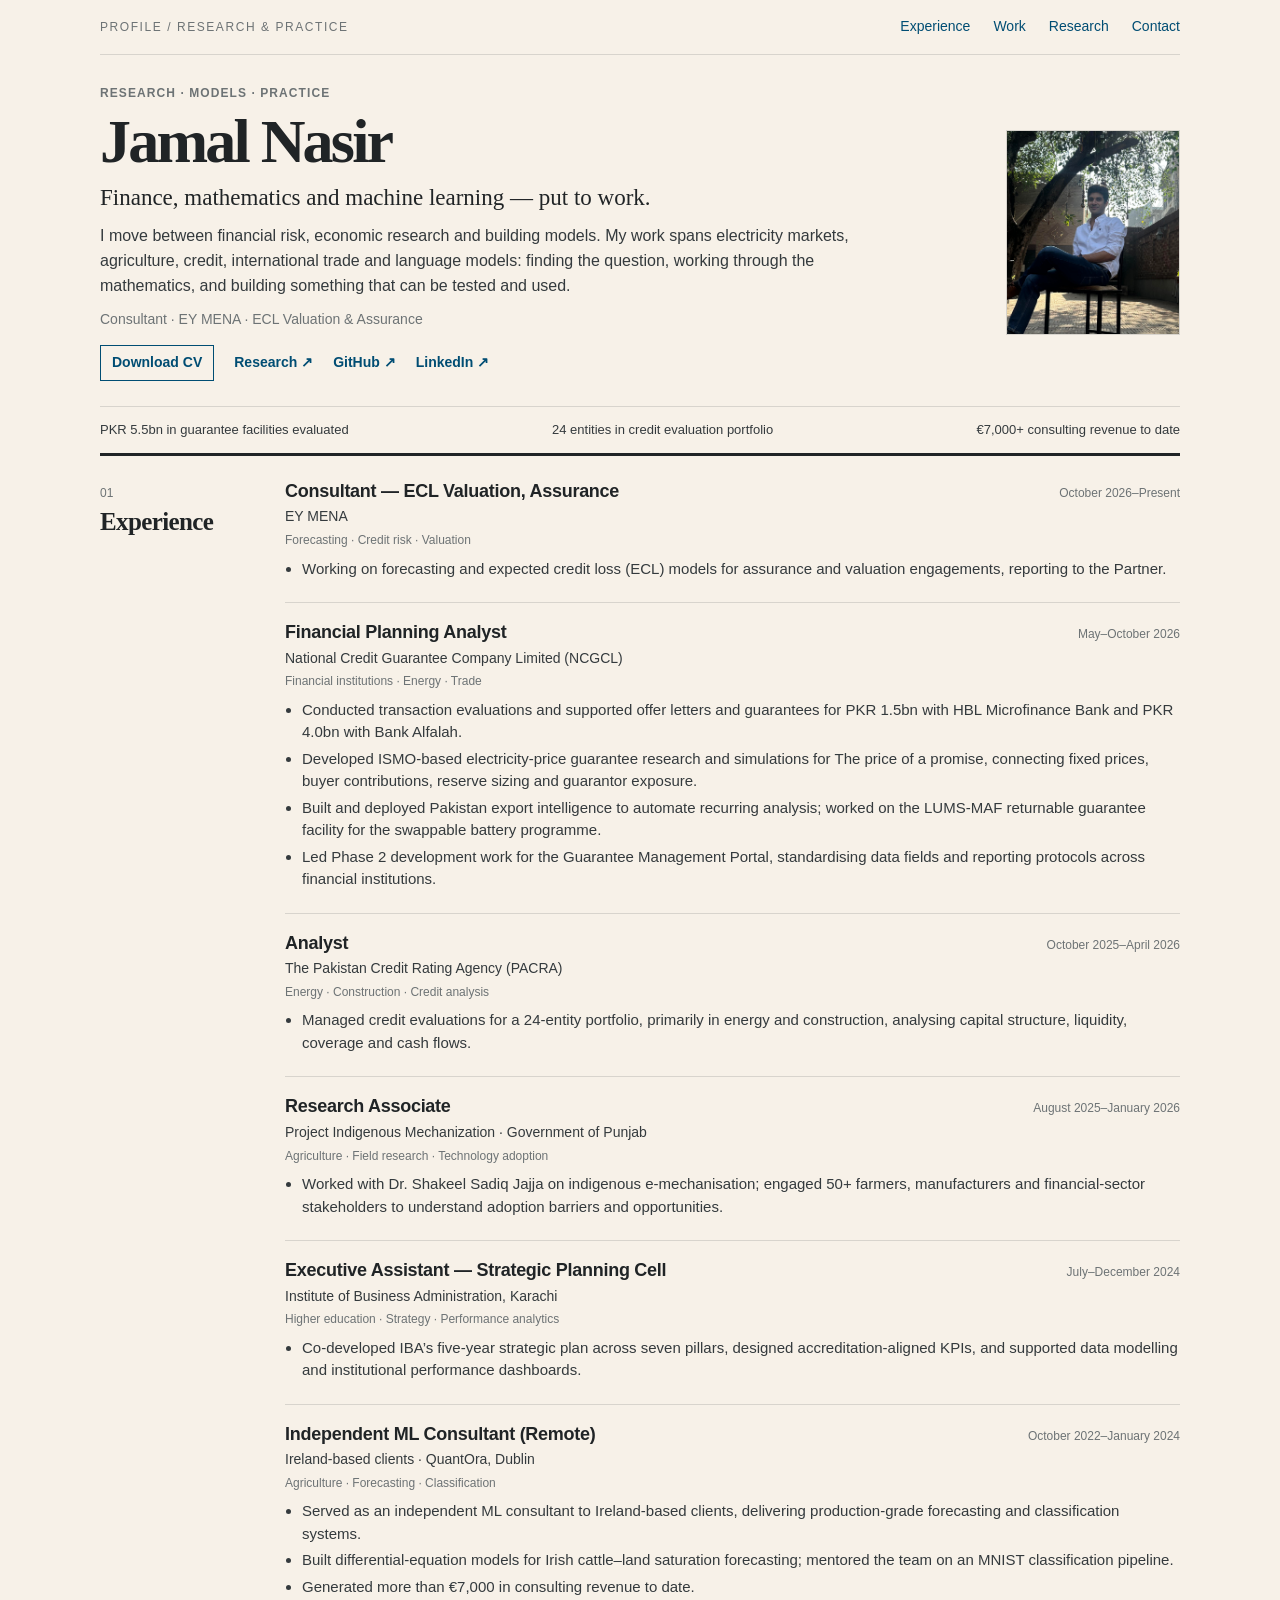
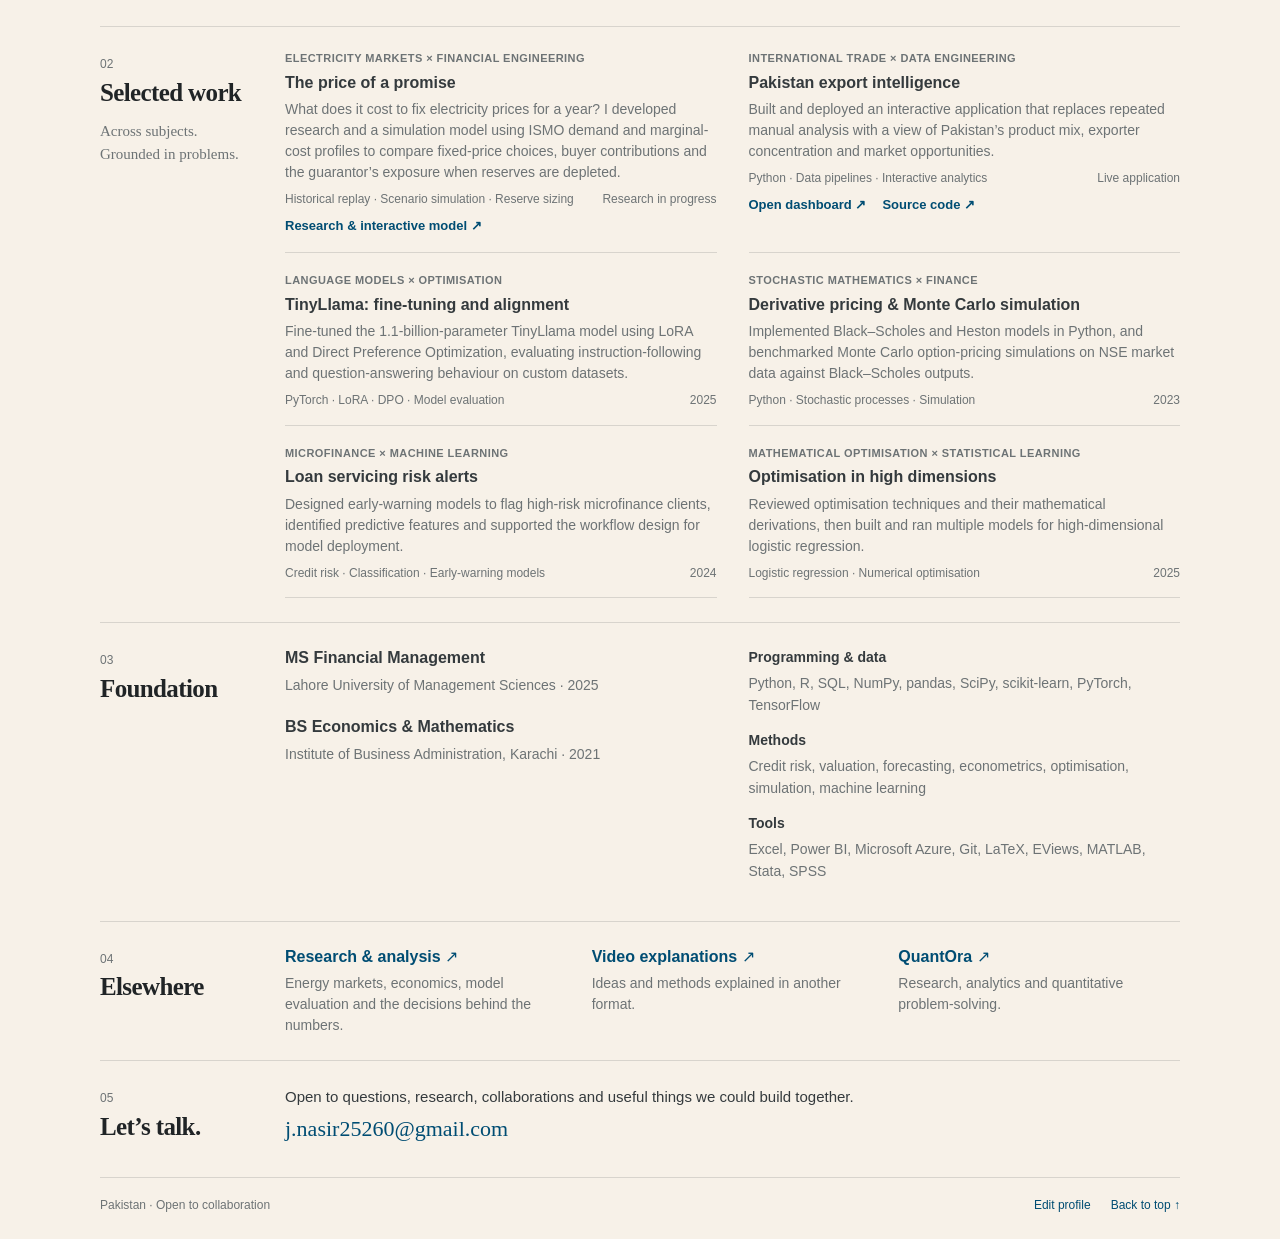
==== commit b9a24a10: "Add direct GitHub publishing and adjustable photo framing to editor" ====
--- a/index.html
+++ b/index.html
@@ -1,4 +1,4 @@
-<!doctype html><html lang="en"><head><meta charset="utf-8"><meta name="viewport" content="width=device-width, initial-scale=1"><title>Jamal Nasir | Research, Models &amp; Practice</title><meta name="description" content="Jamal Nasir's work across finance, mathematics, machine learning, energy, agriculture and international trade. Experience, research and working models."><link rel="canonical" href="https://jamal715.github.io/"><meta property="og:title" content="Jamal Nasir | Research, Models & Practice"><meta property="og:description" content="Finance, mathematics and machine learning — put to work."><meta property="og:type" content="website"><meta property="og:url" content="https://jamal715.github.io/"><meta name="theme-color" content="#f7f1e8"><link rel="icon" href="data:image/svg+xml,%3Csvg xmlns='http://www.w3.org/2000/svg' viewBox='0 0 32 32'%3E%3Crect width='32' height='32' fill='%23004d73'/%3E%3Ctext x='16' y='22' text-anchor='middle' font-family='Georgia' font-size='18' fill='%23f7f1e8'%3EJN%3C/text%3E%3C/svg%3E"><link rel="stylesheet" href="styles.css?v=5"><script src="renderer.js" defer></script><script src="app.js?v=3" defer></script></head><body><a class="skip" href="#main">Skip to content</a><div class="shell"><header class="topbar"><span class="edition">PROFILE / RESEARCH &amp; PRACTICE</span><nav aria-label="Main navigation"><a href="#experience">Experience</a><a href="#work">Work</a><a href="#research">Research</a><a href="#contact">Contact</a></nav></header><main id="main"><div id="profile"><!-- PROFILE START --><section class="identity" aria-labelledby="name"><div class="identity-copy"><div class="kicker">Research · Models · Practice</div><h1 id="name">Jamal Nasir</h1><p class="headline">Finance, mathematics and machine learning — put to work.</p><p class="intro">I move between financial risk, economic research and building models. My work spans electricity markets, agriculture, credit, international trade and language models: finding the question, working through the mathematics, and building something that can be tested and used.</p><p class="current">Consultant · EY MENA · ECL Valuation &amp; Assurance</p><div class="linkline"><a class="download" href="assets/Jamal-Nasir-CV.pdf">Download CV</a><a class="" href="https://jamal-nasir-research.vercel.app/">Research ↗</a><a class="" href="https://github.com/jamal715">GitHub ↗</a><a class="" href="https://linkedin.com/in/jamal-nasir-5696b3222">LinkedIn ↗</a></div></div><figure class="portrait"><img src="assets/profile.jpg" alt="Portrait" width="174" height="205"></figure></section>
+<!doctype html><html lang="en"><head><meta charset="utf-8"><meta name="viewport" content="width=device-width, initial-scale=1"><title>Jamal Nasir | Research, Models &amp; Practice</title><meta name="description" content="Jamal Nasir's work across finance, mathematics, machine learning, energy, agriculture and international trade. Experience, research and working models."><link rel="canonical" href="https://jamal715.github.io/"><meta property="og:title" content="Jamal Nasir | Research, Models & Practice"><meta property="og:description" content="Finance, mathematics and machine learning — put to work."><meta property="og:type" content="website"><meta property="og:url" content="https://jamal715.github.io/"><meta name="theme-color" content="#f7f1e8"><link rel="icon" href="data:image/svg+xml,%3Csvg xmlns='http://www.w3.org/2000/svg' viewBox='0 0 32 32'%3E%3Crect width='32' height='32' fill='%23004d73'/%3E%3Ctext x='16' y='22' text-anchor='middle' font-family='Georgia' font-size='18' fill='%23f7f1e8'%3EJN%3C/text%3E%3C/svg%3E"><link rel="stylesheet" href="styles.css?v=6"><script src="renderer.js?v=6" defer></script><script src="app.js?v=3" defer></script></head><body><a class="skip" href="#main">Skip to content</a><div class="shell"><header class="topbar"><span class="edition">PROFILE / RESEARCH &amp; PRACTICE</span><nav aria-label="Main navigation"><a href="#experience">Experience</a><a href="#work">Work</a><a href="#research">Research</a><a href="#contact">Contact</a></nav></header><main id="main"><div id="profile"><!-- PROFILE START --><section class="identity" aria-labelledby="name"><div class="identity-copy"><div class="kicker">Research · Models · Practice</div><h1 id="name">Jamal Nasir</h1><p class="headline">Finance, mathematics and machine learning — put to work.</p><p class="intro">I move between financial risk, economic research and building models. My work spans electricity markets, agriculture, credit, international trade and language models: finding the question, working through the mathematics, and building something that can be tested and used.</p><p class="current">Consultant · EY MENA · ECL Valuation &amp; Assurance</p><div class="linkline"><a class="download" href="assets/Jamal-Nasir-CV.pdf">Download CV</a><a class="" href="https://jamal-nasir-research.vercel.app/">Research ↗</a><a class="" href="https://github.com/jamal715">GitHub ↗</a><a class="" href="https://linkedin.com/in/jamal-nasir-5696b3222">LinkedIn ↗</a></div></div><figure class="portrait" style="--photo-zoom:2.05;--photo-x:53%;--photo-y:43%;--photo-fit:cover"><img src="assets/profile.jpg" alt="Portrait" width="174" height="205"></figure></section>
  <div class="evidence"><span>PKR 5.5bn in guarantee facilities evaluated</span><span>24 entities in credit evaluation portfolio</span><span>€7,000+ consulting revenue to date</span></div>
  <section class="section" id="experience"><div class="section-label"><span>01</span><h2>Experience</h2></div><div class="section-body"><article class="role"><div class="role-top"><h3>Consultant — ECL Valuation, Assurance</h3><span class="date">October 2026–Present</span></div><p class="organization">EY MENA</p><p class="fields">Forecasting · Credit risk · Valuation</p><ul><li>Working on forecasting and expected credit loss (ECL) models for assurance and valuation engagements, reporting to the Partner.</li></ul></article><article class="role"><div class="role-top"><h3>Financial Planning Analyst</h3><span class="date">May–October 2026</span></div><p class="organization">National Credit Guarantee Company Limited (NCGCL)</p><p class="fields">Financial institutions · Energy · Trade</p><ul><li>Conducted transaction evaluations and supported offer letters and guarantees for PKR 1.5bn with HBL Microfinance Bank and PKR 4.0bn with Bank Alfalah.</li><li>Developed ISMO-based electricity-price guarantee research and simulations for The price of a promise, connecting fixed prices, buyer contributions, reserve sizing and guarantor exposure.</li><li>Built and deployed Pakistan export intelligence to automate recurring analysis; worked on the LUMS-MAF returnable guarantee facility for the swappable battery programme.</li><li>Led Phase 2 development work for the Guarantee Management Portal, standardising data fields and reporting protocols across financial institutions.</li></ul></article><article class="role"><div class="role-top"><h3>Analyst</h3><span class="date">October 2025–April 2026</span></div><p class="organization">The Pakistan Credit Rating Agency (PACRA)</p><p class="fields">Energy · Construction · Credit analysis</p><ul><li>Managed credit evaluations for a 24-entity portfolio, primarily in energy and construction, analysing capital structure, liquidity, coverage and cash flows.</li></ul></article><article class="role"><div class="role-top"><h3>Research Associate</h3><span class="date">August 2025–January 2026</span></div><p class="organization">Project Indigenous Mechanization · Government of Punjab</p><p class="fields">Agriculture · Field research · Technology adoption</p><ul><li>Worked with Dr. Shakeel Sadiq Jajja on indigenous e-mechanisation; engaged 50+ farmers, manufacturers and financial-sector stakeholders to understand adoption barriers and opportunities.</li></ul></article><article class="role"><div class="role-top"><h3>Executive Assistant — Strategic Planning Cell</h3><span class="date">July–December 2024</span></div><p class="organization">Institute of Business Administration, Karachi</p><p class="fields">Higher education · Strategy · Performance analytics</p><ul><li>Co-developed IBA’s five-year strategic plan across seven pillars, designed accreditation-aligned KPIs, and supported data modelling and institutional performance dashboards.</li></ul></article><article class="role"><div class="role-top"><h3>Independent ML Consultant (Remote)</h3><span class="date">October 2022–January 2024</span></div><p class="organization">Ireland-based clients · QuantOra, Dublin</p><p class="fields">Agriculture · Forecasting · Classification</p><ul><li>Served as an independent ML consultant to Ireland-based clients, delivering production-grade forecasting and classification systems.</li><li>Built differential-equation models for Irish cattle–land saturation forecasting; mentored the team on an MNIST classification pipeline.</li><li>Generated more than €7,000 in consulting revenue to date.</li></ul></article></div></section>
  <section class="section" id="work"><div class="section-label"><span>02</span><h2>Selected work</h2><p>Across subjects.<br>Grounded in problems.</p></div><div class="section-body projects"><article class="project"><div class="kicker">Electricity markets × Financial engineering</div><h3>The price of a promise</h3><p>What does it cost to fix electricity prices for a year? I developed research and a simulation model using ISMO demand and marginal-cost profiles to compare fixed-price choices, buyer contributions and the guarantor’s exposure when reserves are depleted.</p><div class="project-bottom"><span>Historical replay · Scenario simulation · Reserve sizing</span><span class="status">Research in progress</span></div><div class="linkline"><a class="" href="https://jamal-nasir-research.vercel.app/article/price-of-a-promise">Research &amp; interactive model ↗</a></div></article><article class="project"><div class="kicker">International trade × Data engineering</div><h3>Pakistan export intelligence</h3><p>Built and deployed an interactive application that replaces repeated manual analysis with a view of Pakistan’s product mix, exporter concentration and market opportunities.</p><div class="project-bottom"><span>Python · Data pipelines · Interactive analytics</span><span class="status">Live application</span></div><div class="linkline"><a class="" href="https://pakistan-non-rice-food-export-intelligence-ncgcl.streamlit.app/">Open dashboard ↗</a><a class="" href="https://github.com/jamal715/Pakistan--Food-Non-Rice-Export-Data-Deep-Dive">Source code ↗</a></div></article><article class="project"><div class="kicker">Language models × Optimisation</div><h3>TinyLlama: fine-tuning and alignment</h3><p>Fine-tuned the 1.1-billion-parameter TinyLlama model using LoRA and Direct Preference Optimization, evaluating instruction-following and question-answering behaviour on custom datasets.</p><div class="project-bottom"><span>PyTorch · LoRA · DPO · Model evaluation</span><span class="status">2025</span></div></article><article class="project"><div class="kicker">Stochastic mathematics × Finance</div><h3>Derivative pricing &amp; Monte Carlo simulation</h3><p>Implemented Black–Scholes and Heston models in Python, and benchmarked Monte Carlo option-pricing simulations on NSE market data against Black–Scholes outputs.</p><div class="project-bottom"><span>Python · Stochastic processes · Simulation</span><span class="status">2023</span></div></article><article class="project"><div class="kicker">Microfinance × Machine learning</div><h3>Loan servicing risk alerts</h3><p>Designed early-warning models to flag high-risk microfinance clients, identified predictive features and supported the workflow design for model deployment.</p><div class="project-bottom"><span>Credit risk · Classification · Early-warning models</span><span class="status">2024</span></div></article><article class="project"><div class="kicker">Mathematical optimisation × Statistical learning</div><h3>Optimisation in high dimensions</h3><p>Reviewed optimisation techniques and their mathematical derivations, then built and ran multiple models for high-dimensional logistic regression.</p><div class="project-bottom"><span>Logistic regression · Numerical optimisation</span><span class="status">2025</span></div></article></div></section>
--- a/styles.css
+++ b/styles.css
@@ -1,4 +1,4 @@
-:root{--brand:#004d73;--ink:#202426;--text:#343a3d;--muted:#6d7375;--paper:#f7f1e8;--paper2:#fbf8f3;--line:#d8d4cd}*{box-sizing:border-box}html{background:var(--paper);scroll-behavior:smooth;scroll-padding-top:20px}body{margin:0;color:var(--text);background:var(--paper);font:16px/1.55 Arial,Helvetica,sans-serif}a{color:var(--brand);text-decoration:none}a:hover{text-decoration:underline;text-underline-offset:4px}a:focus-visible,button:focus-visible,input:focus-visible,textarea:focus-visible,summary:focus-visible{outline:2px solid var(--brand);outline-offset:4px}::selection{background:#d7e7ef}.shell{max-width:1140px;padding:0 30px;margin:auto}.topbar{display:flex;align-items:center;justify-content:space-between;padding:16px 0;border-bottom:1px solid var(--line);gap:22px}.edition{font-size:12px;letter-spacing:.13em;color:var(--muted)}nav{display:flex;gap:23px;flex-wrap:wrap}nav a{font-size:14px;color:var(--brand)}.skip{position:absolute;top:-100px;background:var(--paper2);padding:12px}.skip:focus{top:10px;z-index:9}.identity{display:grid;grid-template-columns:1fr 174px;align-items:center;gap:40px;padding:29px 0 25px}.kicker{font-size:12px;letter-spacing:.09em;font-weight:700;text-transform:uppercase;color:var(--muted)}h1,h2{font-family:Georgia,'Times New Roman',serif;color:var(--ink)}h1{font-size:clamp(40px,5vw,62px);line-height:1;letter-spacing:-.045em;margin:8px 0 12px}.headline{font:23px/1.25 Georgia,serif;color:var(--ink);margin:0 0 11px}.intro{max-width:800px;margin:0 0 11px;line-height:1.55}.current{font-size:14px;color:var(--muted);margin:0 0 14px}.portrait{margin:0;width:174px;height:205px;overflow:hidden;background:#dfd9d0;border:1px solid var(--line)}.portrait img{display:block;width:100%;height:100%;object-fit:cover;transform:scale(2.05);transform-origin:53%43%}.linkline{display:flex;flex-wrap:wrap;align-items:center;gap:20px;font-size:14px}.linkline a{font-weight:600}.download{border:1px solid currentColor;color:var(--brand);padding:6px 11px}.download:hover{background:var(--paper2);text-decoration:underline}.evidence{display:flex;gap:18px;justify-content:space-between;flex-wrap:wrap;padding:13px 0;border-top:1px solid var(--line);border-bottom:3px solid var(--ink);font-size:13px;color:var(--text)}.section{display:grid;grid-template-columns:155px minmax(0,1fr);gap:30px;padding:24px 0;border-bottom:1px solid var(--line);scroll-margin-top:8px}.section-label>span{font-size:12px;color:var(--muted)}.section-label h2{font-size:25px;line-height:1.15;letter-spacing:-.025em;margin:3px 0 12px}.section-label p{font:15px/1.5 Georgia,serif;color:var(--muted);margin:0}.role{padding:18px 0;border-bottom:1px solid var(--line)}.role:first-child{padding-top:0}.role:last-child{border:0;padding-bottom:0}.role-top{display:flex;justify-content:space-between;gap:20px;align-items:baseline}.role h3{font-size:18px;color:var(--ink);line-height:1.3;letter-spacing:-.015em;margin:0}.date{font-size:12px;white-space:nowrap;color:var(--muted)}.organization{font-size:14px;color:var(--text);margin:3px 0}.fields{font-size:12px;color:var(--muted);margin:2px 0 8px}.role ul{margin:0;padding-left:17px}.role li{margin:4px 0;line-height:1.5;font-size:15px}/* Projects share education's typography and compact two-column structure. */
+:root{--brand:#004d73;--ink:#202426;--text:#343a3d;--muted:#6d7375;--paper:#f7f1e8;--paper2:#fbf8f3;--line:#d8d4cd}*{box-sizing:border-box}html{background:var(--paper);scroll-behavior:smooth;scroll-padding-top:20px}body{margin:0;color:var(--text);background:var(--paper);font:16px/1.55 Arial,Helvetica,sans-serif}a{color:var(--brand);text-decoration:none}a:hover{text-decoration:underline;text-underline-offset:4px}a:focus-visible,button:focus-visible,input:focus-visible,textarea:focus-visible,summary:focus-visible{outline:2px solid var(--brand);outline-offset:4px}::selection{background:#d7e7ef}.shell{max-width:1140px;padding:0 30px;margin:auto}.topbar{display:flex;align-items:center;justify-content:space-between;padding:16px 0;border-bottom:1px solid var(--line);gap:22px}.edition{font-size:12px;letter-spacing:.13em;color:var(--muted)}nav{display:flex;gap:23px;flex-wrap:wrap}nav a{font-size:14px;color:var(--brand)}.skip{position:absolute;top:-100px;background:var(--paper2);padding:12px}.skip:focus{top:10px;z-index:9}.identity{display:grid;grid-template-columns:1fr 174px;align-items:center;gap:40px;padding:29px 0 25px}.kicker{font-size:12px;letter-spacing:.09em;font-weight:700;text-transform:uppercase;color:var(--muted)}h1,h2{font-family:Georgia,'Times New Roman',serif;color:var(--ink)}h1{font-size:clamp(40px,5vw,62px);line-height:1;letter-spacing:-.045em;margin:8px 0 12px}.headline{font:23px/1.25 Georgia,serif;color:var(--ink);margin:0 0 11px}.intro{max-width:800px;margin:0 0 11px;line-height:1.55}.current{font-size:14px;color:var(--muted);margin:0 0 14px}.portrait{margin:0;width:174px;height:205px;overflow:hidden;background:#dfd9d0;border:1px solid var(--line)}.portrait img{display:block;width:100%;height:100%;object-fit:var(--photo-fit,cover);object-position:var(--photo-x,53%) var(--photo-y,43%);transform:scale(var(--photo-zoom,2.05));transform-origin:var(--photo-x,53%) var(--photo-y,43%)}.linkline{display:flex;flex-wrap:wrap;align-items:center;gap:20px;font-size:14px}.linkline a{font-weight:600}.download{border:1px solid currentColor;color:var(--brand);padding:6px 11px}.download:hover{background:var(--paper2);text-decoration:underline}.evidence{display:flex;gap:18px;justify-content:space-between;flex-wrap:wrap;padding:13px 0;border-top:1px solid var(--line);border-bottom:3px solid var(--ink);font-size:13px;color:var(--text)}.section{display:grid;grid-template-columns:155px minmax(0,1fr);gap:30px;padding:24px 0;border-bottom:1px solid var(--line);scroll-margin-top:8px}.section-label>span{font-size:12px;color:var(--muted)}.section-label h2{font-size:25px;line-height:1.15;letter-spacing:-.025em;margin:3px 0 12px}.section-label p{font:15px/1.5 Georgia,serif;color:var(--muted);margin:0}.role{padding:18px 0;border-bottom:1px solid var(--line)}.role:first-child{padding-top:0}.role:last-child{border:0;padding-bottom:0}.role-top{display:flex;justify-content:space-between;gap:20px;align-items:baseline}.role h3{font-size:18px;color:var(--ink);line-height:1.3;letter-spacing:-.015em;margin:0}.date{font-size:12px;white-space:nowrap;color:var(--muted)}.organization{font-size:14px;color:var(--text);margin:3px 0}.fields{font-size:12px;color:var(--muted);margin:2px 0 8px}.role ul{margin:0;padding-left:17px}.role li{margin:4px 0;line-height:1.5;font-size:15px}/* Projects share education's typography and compact two-column structure. */
 .projects{display:grid;grid-template-columns:repeat(2,minmax(0,1fr));gap:20px 32px;align-items:stretch}
 .project{padding:0 0 16px;border-bottom:1px solid var(--line);min-width:0}
 .project .kicker{font-size:11px;line-height:1.4;letter-spacing:.04em;color:var(--muted);margin-bottom:5px}
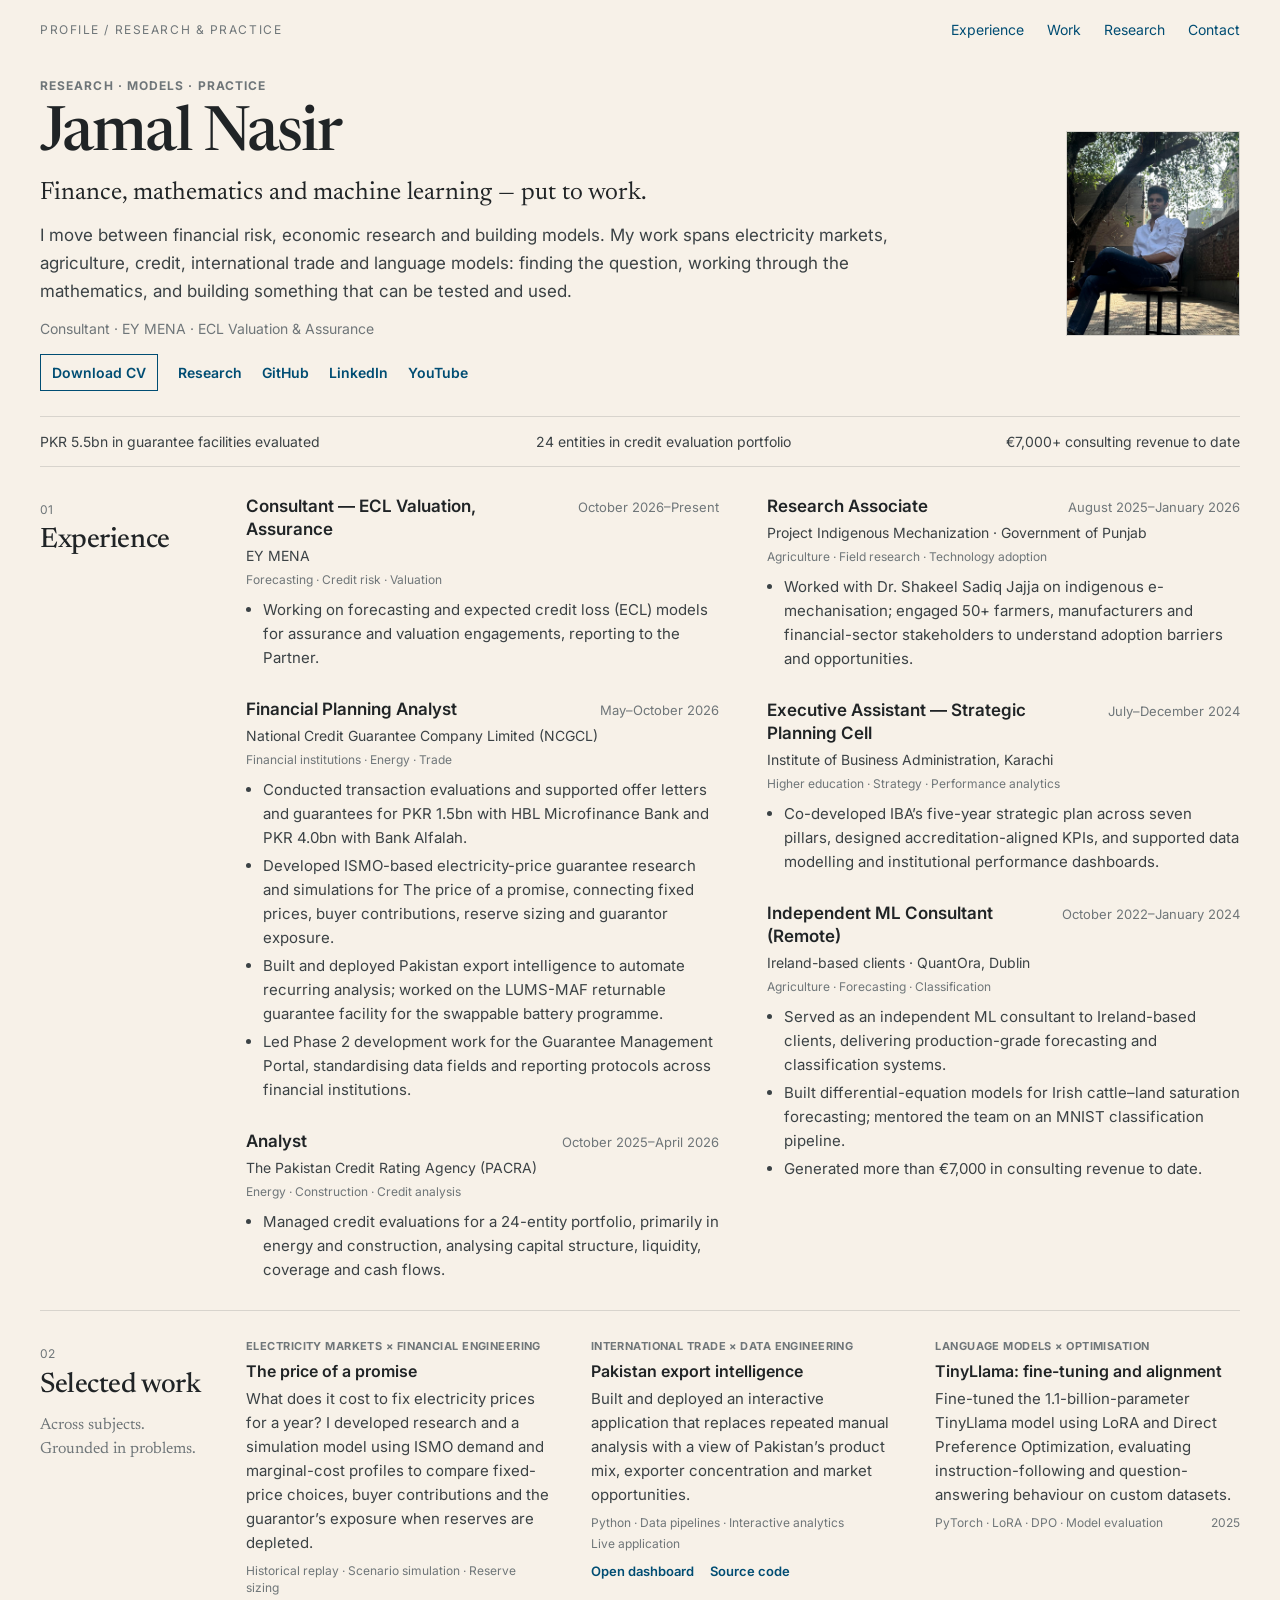
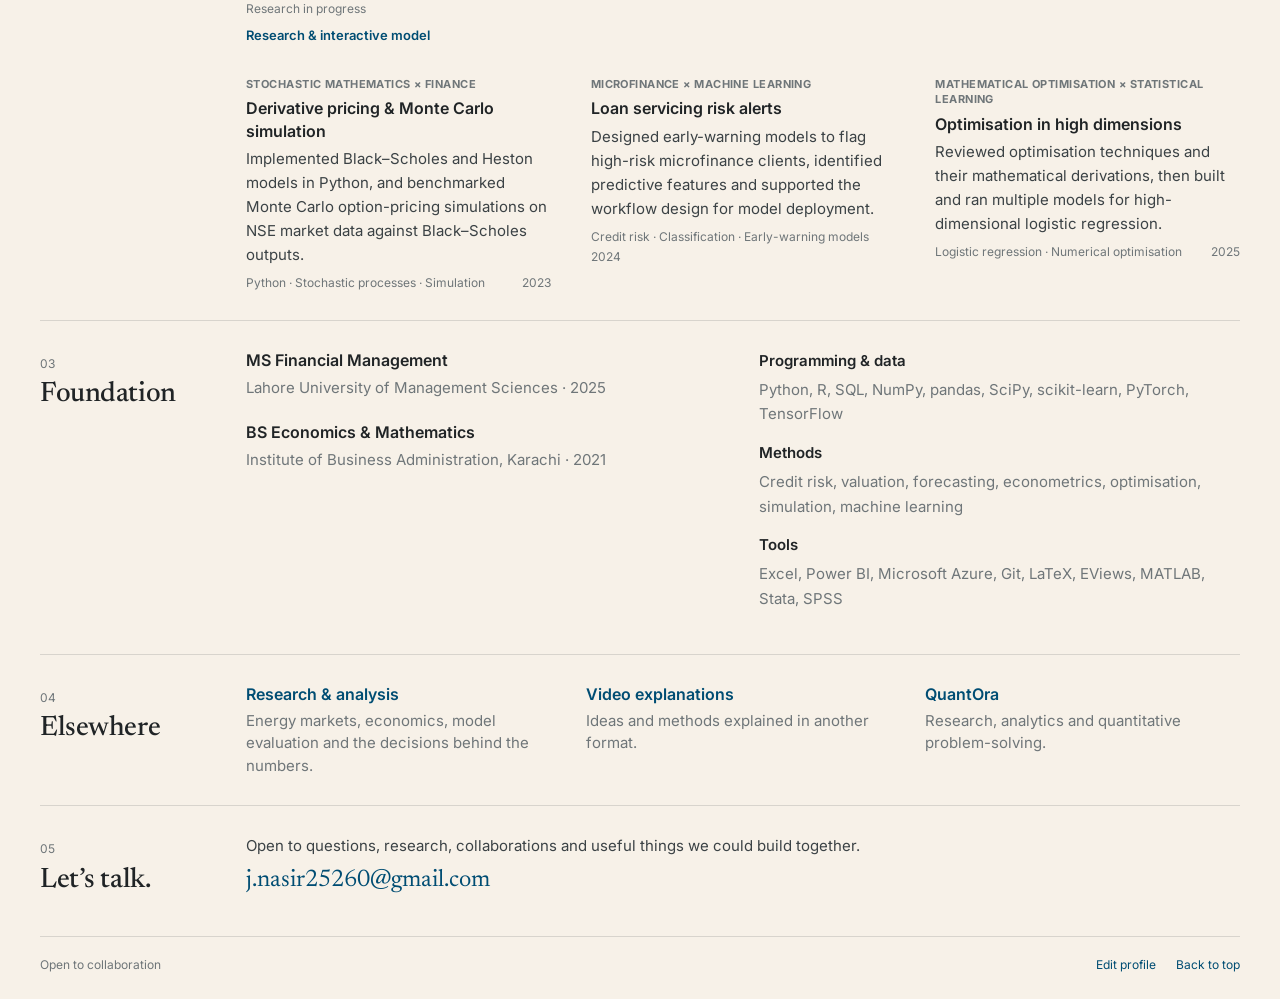
==== commit ac9cb3b6: "Add files via upload" ====
--- a/index.html
+++ b/index.html
@@ -1,7 +1,7 @@
-<!doctype html><html lang="en"><head><meta charset="utf-8"><meta name="viewport" content="width=device-width, initial-scale=1"><title>Jamal Nasir | Research, Models &amp; Practice</title><meta name="description" content="Jamal Nasir's work across finance, mathematics, machine learning, energy, agriculture and international trade. Experience, research and working models."><link rel="canonical" href="https://jamal715.github.io/"><meta property="og:title" content="Jamal Nasir | Research, Models & Practice"><meta property="og:description" content="Finance, mathematics and machine learning — put to work."><meta property="og:type" content="website"><meta property="og:url" content="https://jamal715.github.io/"><meta name="theme-color" content="#f7f1e8"><link rel="icon" href="data:image/svg+xml,%3Csvg xmlns='http://www.w3.org/2000/svg' viewBox='0 0 32 32'%3E%3Crect width='32' height='32' fill='%23004d73'/%3E%3Ctext x='16' y='22' text-anchor='middle' font-family='Georgia' font-size='18' fill='%23f7f1e8'%3EJN%3C/text%3E%3C/svg%3E"><link rel="stylesheet" href="styles.css?v=6"><script src="renderer.js?v=6" defer></script><script src="app.js?v=3" defer></script></head><body><a class="skip" href="#main">Skip to content</a><div class="shell"><header class="topbar"><span class="edition">PROFILE / RESEARCH &amp; PRACTICE</span><nav aria-label="Main navigation"><a href="#experience">Experience</a><a href="#work">Work</a><a href="#research">Research</a><a href="#contact">Contact</a></nav></header><main id="main"><div id="profile"><!-- PROFILE START --><section class="identity" aria-labelledby="name"><div class="identity-copy"><div class="kicker">Research · Models · Practice</div><h1 id="name">Jamal Nasir</h1><p class="headline">Finance, mathematics and machine learning — put to work.</p><p class="intro">I move between financial risk, economic research and building models. My work spans electricity markets, agriculture, credit, international trade and language models: finding the question, working through the mathematics, and building something that can be tested and used.</p><p class="current">Consultant · EY MENA · ECL Valuation &amp; Assurance</p><div class="linkline"><a class="download" href="assets/Jamal-Nasir-CV.pdf">Download CV</a><a class="" href="https://jamal-nasir-research.vercel.app/">Research ↗</a><a class="" href="https://github.com/jamal715">GitHub ↗</a><a class="" href="https://linkedin.com/in/jamal-nasir-5696b3222">LinkedIn ↗</a></div></div><figure class="portrait" style="--photo-zoom:2.05;--photo-x:53%;--photo-y:43%;--photo-fit:cover"><img src="assets/profile.jpg" alt="Portrait" width="174" height="205"></figure></section>
+<!doctype html><html lang="en"><head><meta charset="utf-8"><meta name="viewport" content="width=device-width, initial-scale=1"><title>Jamal Nasir | Research, Models &amp; Practice</title><meta name="description" content="Jamal Nasir's work across finance, mathematics, machine learning, energy, agriculture and international trade. Experience, research and working models."><link rel="canonical" href="https://jamal715.github.io/"><meta property="og:title" content="Jamal Nasir | Research, Models & Practice"><meta property="og:description" content="Finance, mathematics and machine learning — put to work."><meta property="og:type" content="website"><meta property="og:url" content="https://jamal715.github.io/"><meta name="theme-color" content="#f7f1e8"><link rel="icon" href="data:image/svg+xml,%3Csvg xmlns='http://www.w3.org/2000/svg' viewBox='0 0 32 32'%3E%3Crect width='32' height='32' fill='%23004d73'/%3E%3Ctext x='16' y='22' text-anchor='middle' font-family='Georgia' font-size='18' fill='%23f7f1e8'%3EJN%3C/text%3E%3C/svg%3E"><link rel="preconnect" href="https://fonts.googleapis.com"><link rel="preconnect" href="https://fonts.gstatic.com" crossorigin><link rel="stylesheet" href="https://fonts.googleapis.com/css2?family=Inter:wght@400;500;600&family=Newsreader:opsz,wght@6..72,400;6..72,500&display=swap"><link rel="stylesheet" href="styles.css?v=7"><script src="renderer.js?v=7" defer></script><script src="content-store.js?v=1" defer></script><script src="app.js?v=8" defer></script></head><body><a class="skip" href="#main">Skip to content</a><div class="shell"><header class="topbar"><span class="edition">PROFILE / RESEARCH &amp; PRACTICE</span><nav aria-label="Main navigation"><a href="#experience">Experience</a><a href="#work">Work</a><a href="#research">Research</a><a href="#contact">Contact</a></nav></header><main id="main"><div id="profile"><!-- PROFILE START --><section class="identity" aria-labelledby="name"><div class="identity-copy"><div class="kicker">Research · Models · Practice</div><h1 id="name">Jamal Nasir</h1><p class="headline">Finance, mathematics and machine learning — put to work.</p><p class="intro">I move between financial risk, economic research and building models. My work spans electricity markets, agriculture, credit, international trade and language models: finding the question, working through the mathematics, and building something that can be tested and used.</p><p class="current">Consultant · EY MENA · ECL Valuation &amp; Assurance</p><div class="linkline"><a class="download" href="assets/Jamal-Nasir-CV.pdf">Download CV</a><a class="" href="https://jamal-nasir-research.vercel.app/">Research</a><a class="" href="https://github.com/jamal715">GitHub</a><a class="" href="https://linkedin.com/in/jamal-nasir-5696b3222">LinkedIn</a><a class="" href="https://www.youtube.com/watch?v=yjThZL2-lhk&amp;list=PLQTMyxC6Vcb6-J7r5e2bcZQ-K3umrIHfF&amp;index=2">YouTube</a></div></div><figure class="portrait" style="--photo-zoom:2.05;--photo-x:53%;--photo-y:43%;--photo-fit:cover"><img src="assets/profile.jpg" alt="Portrait" width="174" height="205"></figure></section>
  <div class="evidence"><span>PKR 5.5bn in guarantee facilities evaluated</span><span>24 entities in credit evaluation portfolio</span><span>€7,000+ consulting revenue to date</span></div>
  <section class="section" id="experience"><div class="section-label"><span>01</span><h2>Experience</h2></div><div class="section-body"><article class="role"><div class="role-top"><h3>Consultant — ECL Valuation, Assurance</h3><span class="date">October 2026–Present</span></div><p class="organization">EY MENA</p><p class="fields">Forecasting · Credit risk · Valuation</p><ul><li>Working on forecasting and expected credit loss (ECL) models for assurance and valuation engagements, reporting to the Partner.</li></ul></article><article class="role"><div class="role-top"><h3>Financial Planning Analyst</h3><span class="date">May–October 2026</span></div><p class="organization">National Credit Guarantee Company Limited (NCGCL)</p><p class="fields">Financial institutions · Energy · Trade</p><ul><li>Conducted transaction evaluations and supported offer letters and guarantees for PKR 1.5bn with HBL Microfinance Bank and PKR 4.0bn with Bank Alfalah.</li><li>Developed ISMO-based electricity-price guarantee research and simulations for The price of a promise, connecting fixed prices, buyer contributions, reserve sizing and guarantor exposure.</li><li>Built and deployed Pakistan export intelligence to automate recurring analysis; worked on the LUMS-MAF returnable guarantee facility for the swappable battery programme.</li><li>Led Phase 2 development work for the Guarantee Management Portal, standardising data fields and reporting protocols across financial institutions.</li></ul></article><article class="role"><div class="role-top"><h3>Analyst</h3><span class="date">October 2025–April 2026</span></div><p class="organization">The Pakistan Credit Rating Agency (PACRA)</p><p class="fields">Energy · Construction · Credit analysis</p><ul><li>Managed credit evaluations for a 24-entity portfolio, primarily in energy and construction, analysing capital structure, liquidity, coverage and cash flows.</li></ul></article><article class="role"><div class="role-top"><h3>Research Associate</h3><span class="date">August 2025–January 2026</span></div><p class="organization">Project Indigenous Mechanization · Government of Punjab</p><p class="fields">Agriculture · Field research · Technology adoption</p><ul><li>Worked with Dr. Shakeel Sadiq Jajja on indigenous e-mechanisation; engaged 50+ farmers, manufacturers and financial-sector stakeholders to understand adoption barriers and opportunities.</li></ul></article><article class="role"><div class="role-top"><h3>Executive Assistant — Strategic Planning Cell</h3><span class="date">July–December 2024</span></div><p class="organization">Institute of Business Administration, Karachi</p><p class="fields">Higher education · Strategy · Performance analytics</p><ul><li>Co-developed IBA’s five-year strategic plan across seven pillars, designed accreditation-aligned KPIs, and supported data modelling and institutional performance dashboards.</li></ul></article><article class="role"><div class="role-top"><h3>Independent ML Consultant (Remote)</h3><span class="date">October 2022–January 2024</span></div><p class="organization">Ireland-based clients · QuantOra, Dublin</p><p class="fields">Agriculture · Forecasting · Classification</p><ul><li>Served as an independent ML consultant to Ireland-based clients, delivering production-grade forecasting and classification systems.</li><li>Built differential-equation models for Irish cattle–land saturation forecasting; mentored the team on an MNIST classification pipeline.</li><li>Generated more than €7,000 in consulting revenue to date.</li></ul></article></div></section>
- <section class="section" id="work"><div class="section-label"><span>02</span><h2>Selected work</h2><p>Across subjects.<br>Grounded in problems.</p></div><div class="section-body projects"><article class="project"><div class="kicker">Electricity markets × Financial engineering</div><h3>The price of a promise</h3><p>What does it cost to fix electricity prices for a year? I developed research and a simulation model using ISMO demand and marginal-cost profiles to compare fixed-price choices, buyer contributions and the guarantor’s exposure when reserves are depleted.</p><div class="project-bottom"><span>Historical replay · Scenario simulation · Reserve sizing</span><span class="status">Research in progress</span></div><div class="linkline"><a class="" href="https://jamal-nasir-research.vercel.app/article/price-of-a-promise">Research &amp; interactive model ↗</a></div></article><article class="project"><div class="kicker">International trade × Data engineering</div><h3>Pakistan export intelligence</h3><p>Built and deployed an interactive application that replaces repeated manual analysis with a view of Pakistan’s product mix, exporter concentration and market opportunities.</p><div class="project-bottom"><span>Python · Data pipelines · Interactive analytics</span><span class="status">Live application</span></div><div class="linkline"><a class="" href="https://pakistan-non-rice-food-export-intelligence-ncgcl.streamlit.app/">Open dashboard ↗</a><a class="" href="https://github.com/jamal715/Pakistan--Food-Non-Rice-Export-Data-Deep-Dive">Source code ↗</a></div></article><article class="project"><div class="kicker">Language models × Optimisation</div><h3>TinyLlama: fine-tuning and alignment</h3><p>Fine-tuned the 1.1-billion-parameter TinyLlama model using LoRA and Direct Preference Optimization, evaluating instruction-following and question-answering behaviour on custom datasets.</p><div class="project-bottom"><span>PyTorch · LoRA · DPO · Model evaluation</span><span class="status">2025</span></div></article><article class="project"><div class="kicker">Stochastic mathematics × Finance</div><h3>Derivative pricing &amp; Monte Carlo simulation</h3><p>Implemented Black–Scholes and Heston models in Python, and benchmarked Monte Carlo option-pricing simulations on NSE market data against Black–Scholes outputs.</p><div class="project-bottom"><span>Python · Stochastic processes · Simulation</span><span class="status">2023</span></div></article><article class="project"><div class="kicker">Microfinance × Machine learning</div><h3>Loan servicing risk alerts</h3><p>Designed early-warning models to flag high-risk microfinance clients, identified predictive features and supported the workflow design for model deployment.</p><div class="project-bottom"><span>Credit risk · Classification · Early-warning models</span><span class="status">2024</span></div></article><article class="project"><div class="kicker">Mathematical optimisation × Statistical learning</div><h3>Optimisation in high dimensions</h3><p>Reviewed optimisation techniques and their mathematical derivations, then built and ran multiple models for high-dimensional logistic regression.</p><div class="project-bottom"><span>Logistic regression · Numerical optimisation</span><span class="status">2025</span></div></article></div></section>
+ <section class="section" id="work"><div class="section-label"><span>02</span><h2>Selected work</h2><p>Across subjects.<br>Grounded in problems.</p></div><div class="section-body projects"><article class="project"><div class="kicker">Electricity markets × Financial engineering</div><h3>The price of a promise</h3><p>What does it cost to fix electricity prices for a year? I developed research and a simulation model using ISMO demand and marginal-cost profiles to compare fixed-price choices, buyer contributions and the guarantor’s exposure when reserves are depleted.</p><div class="project-bottom"><span>Historical replay · Scenario simulation · Reserve sizing</span><span class="status">Research in progress</span></div><div class="linkline"><a class="" href="https://jamal-nasir-research.vercel.app/article/price-of-a-promise">Research &amp; interactive model</a></div></article><article class="project"><div class="kicker">International trade × Data engineering</div><h3>Pakistan export intelligence</h3><p>Built and deployed an interactive application that replaces repeated manual analysis with a view of Pakistan’s product mix, exporter concentration and market opportunities.</p><div class="project-bottom"><span>Python · Data pipelines · Interactive analytics</span><span class="status">Live application</span></div><div class="linkline"><a class="" href="https://pakistan-non-rice-food-export-intelligence-ncgcl.streamlit.app/">Open dashboard</a><a class="" href="https://github.com/jamal715/Pakistan--Food-Non-Rice-Export-Data-Deep-Dive">Source code</a></div></article><article class="project"><div class="kicker">Language models × Optimisation</div><h3>TinyLlama: fine-tuning and alignment</h3><p>Fine-tuned the 1.1-billion-parameter TinyLlama model using LoRA and Direct Preference Optimization, evaluating instruction-following and question-answering behaviour on custom datasets.</p><div class="project-bottom"><span>PyTorch · LoRA · DPO · Model evaluation</span><span class="status">2025</span></div></article><article class="project"><div class="kicker">Stochastic mathematics × Finance</div><h3>Derivative pricing &amp; Monte Carlo simulation</h3><p>Implemented Black–Scholes and Heston models in Python, and benchmarked Monte Carlo option-pricing simulations on NSE market data against Black–Scholes outputs.</p><div class="project-bottom"><span>Python · Stochastic processes · Simulation</span><span class="status">2023</span></div></article><article class="project"><div class="kicker">Microfinance × Machine learning</div><h3>Loan servicing risk alerts</h3><p>Designed early-warning models to flag high-risk microfinance clients, identified predictive features and supported the workflow design for model deployment.</p><div class="project-bottom"><span>Credit risk · Classification · Early-warning models</span><span class="status">2024</span></div></article><article class="project"><div class="kicker">Mathematical optimisation × Statistical learning</div><h3>Optimisation in high dimensions</h3><p>Reviewed optimisation techniques and their mathematical derivations, then built and ran multiple models for high-dimensional logistic regression.</p><div class="project-bottom"><span>Logistic regression · Numerical optimisation</span><span class="status">2025</span></div></article></div></section>
  <section class="section" id="background"><div class="section-label"><span>03</span><h2>Foundation</h2></div><div class="section-body foundation"><div><article class="degree"><h3>MS Financial Management</h3><p>Lahore University of Management Sciences · 2025</p></article><article class="degree"><h3>BS Economics &amp; Mathematics</h3><p>Institute of Business Administration, Karachi · 2021</p></article></div><dl><dt>Programming &amp; data</dt><dd>Python, R, SQL, NumPy, pandas, SciPy, scikit-learn, PyTorch, TensorFlow</dd><dt>Methods</dt><dd>Credit risk, valuation, forecasting, econometrics, optimisation, simulation, machine learning</dd><dt>Tools</dt><dd>Excel, Power BI, Microsoft Azure, Git, LaTeX, EViews, MATLAB, Stata, SPSS</dd></dl></div></section>
- <section class="section" id="research"><div class="section-label"><span>04</span><h2>Elsewhere</h2></div><div class="section-body elsewhere"><a href="https://jamal-nasir-research.vercel.app/"><div><h3>Research &amp; analysis <span aria-hidden="true">↗</span></h3><p>Energy markets, economics, model evaluation and the decisions behind the numbers.</p></div></a><a href="https://www.youtube.com/watch?v=yjThZL2-lhk&amp;list=PLQTMyxC6Vcb6-J7r5e2bcZQ-K3umrIHfF&amp;index=2"><div><h3>Video explanations <span aria-hidden="true">↗</span></h3><p>Ideas and methods explained in another format.</p></div></a><a href="https://quantora-six.vercel.app/"><div><h3>QuantOra <span aria-hidden="true">↗</span></h3><p>Research, analytics and quantitative problem-solving.</p></div></a></div></section>
- <section class="section contact" id="contact"><div class="section-label"><span>05</span><h2>Let’s talk.</h2></div><div class="section-body"><p>Open to questions, research, collaborations and useful things we could build together.</p><a class="email" href="mailto:j.nasir25260@gmail.com">j.nasir25260@gmail.com</a></div></section><!-- PROFILE END --></div></main><footer class="footer"><span>Pakistan · Open to collaboration</span><div><a href="edit/">Edit profile</a><a href="#main">Back to top ↑</a></div></footer></div></body></html>
+ <section class="section" id="research"><div class="section-label"><span>04</span><h2>Elsewhere</h2></div><div class="section-body elsewhere"><a href="https://jamal-nasir-research.vercel.app/"><div><h3>Research &amp; analysis</h3><p>Energy markets, economics, model evaluation and the decisions behind the numbers.</p></div></a><a href="https://www.youtube.com/watch?v=yjThZL2-lhk&amp;list=PLQTMyxC6Vcb6-J7r5e2bcZQ-K3umrIHfF&amp;index=2"><div><h3>Video explanations</h3><p>Ideas and methods explained in another format.</p></div></a><a href="https://quantora-six.vercel.app/"><div><h3>QuantOra</h3><p>Research, analytics and quantitative problem-solving.</p></div></a></div></section>
+ <section class="section contact" id="contact"><div class="section-label"><span>05</span><h2>Let’s talk.</h2></div><div class="section-body"><p>Open to questions, research, collaborations and useful things we could build together.</p><a class="email" href="mailto:j.nasir25260@gmail.com">j.nasir25260@gmail.com</a></div></section><!-- PROFILE END --></div></main><footer class="footer"><span>Open to collaboration</span><div><a href="edit/">Edit profile</a><a href="#main">Back to top</a></div></footer></div></body></html>
--- a/styles.css
+++ b/styles.css
@@ -1,13 +1,17 @@
-:root{--brand:#004d73;--ink:#202426;--text:#343a3d;--muted:#6d7375;--paper:#f7f1e8;--paper2:#fbf8f3;--line:#d8d4cd}*{box-sizing:border-box}html{background:var(--paper);scroll-behavior:smooth;scroll-padding-top:20px}body{margin:0;color:var(--text);background:var(--paper);font:16px/1.55 Arial,Helvetica,sans-serif}a{color:var(--brand);text-decoration:none}a:hover{text-decoration:underline;text-underline-offset:4px}a:focus-visible,button:focus-visible,input:focus-visible,textarea:focus-visible,summary:focus-visible{outline:2px solid var(--brand);outline-offset:4px}::selection{background:#d7e7ef}.shell{max-width:1140px;padding:0 30px;margin:auto}.topbar{display:flex;align-items:center;justify-content:space-between;padding:16px 0;border-bottom:1px solid var(--line);gap:22px}.edition{font-size:12px;letter-spacing:.13em;color:var(--muted)}nav{display:flex;gap:23px;flex-wrap:wrap}nav a{font-size:14px;color:var(--brand)}.skip{position:absolute;top:-100px;background:var(--paper2);padding:12px}.skip:focus{top:10px;z-index:9}.identity{display:grid;grid-template-columns:1fr 174px;align-items:center;gap:40px;padding:29px 0 25px}.kicker{font-size:12px;letter-spacing:.09em;font-weight:700;text-transform:uppercase;color:var(--muted)}h1,h2{font-family:Georgia,'Times New Roman',serif;color:var(--ink)}h1{font-size:clamp(40px,5vw,62px);line-height:1;letter-spacing:-.045em;margin:8px 0 12px}.headline{font:23px/1.25 Georgia,serif;color:var(--ink);margin:0 0 11px}.intro{max-width:800px;margin:0 0 11px;line-height:1.55}.current{font-size:14px;color:var(--muted);margin:0 0 14px}.portrait{margin:0;width:174px;height:205px;overflow:hidden;background:#dfd9d0;border:1px solid var(--line)}.portrait img{display:block;width:100%;height:100%;object-fit:var(--photo-fit,cover);object-position:var(--photo-x,53%) var(--photo-y,43%);transform:scale(var(--photo-zoom,2.05));transform-origin:var(--photo-x,53%) var(--photo-y,43%)}.linkline{display:flex;flex-wrap:wrap;align-items:center;gap:20px;font-size:14px}.linkline a{font-weight:600}.download{border:1px solid currentColor;color:var(--brand);padding:6px 11px}.download:hover{background:var(--paper2);text-decoration:underline}.evidence{display:flex;gap:18px;justify-content:space-between;flex-wrap:wrap;padding:13px 0;border-top:1px solid var(--line);border-bottom:3px solid var(--ink);font-size:13px;color:var(--text)}.section{display:grid;grid-template-columns:155px minmax(0,1fr);gap:30px;padding:24px 0;border-bottom:1px solid var(--line);scroll-margin-top:8px}.section-label>span{font-size:12px;color:var(--muted)}.section-label h2{font-size:25px;line-height:1.15;letter-spacing:-.025em;margin:3px 0 12px}.section-label p{font:15px/1.5 Georgia,serif;color:var(--muted);margin:0}.role{padding:18px 0;border-bottom:1px solid var(--line)}.role:first-child{padding-top:0}.role:last-child{border:0;padding-bottom:0}.role-top{display:flex;justify-content:space-between;gap:20px;align-items:baseline}.role h3{font-size:18px;color:var(--ink);line-height:1.3;letter-spacing:-.015em;margin:0}.date{font-size:12px;white-space:nowrap;color:var(--muted)}.organization{font-size:14px;color:var(--text);margin:3px 0}.fields{font-size:12px;color:var(--muted);margin:2px 0 8px}.role ul{margin:0;padding-left:17px}.role li{margin:4px 0;line-height:1.5;font-size:15px}/* Projects share education's typography and compact two-column structure. */
-.projects{display:grid;grid-template-columns:repeat(2,minmax(0,1fr));gap:20px 32px;align-items:stretch}
-.project{padding:0 0 16px;border-bottom:1px solid var(--line);min-width:0}
+:root{--brand:#004d73;--ink:#202426;--text:#3b4245;--muted:#6f7679;--paper:#f7f1e8;--paper2:#fbf8f3;--line:#d8d4cd}*{box-sizing:border-box}html{background:var(--paper);scroll-behavior:smooth;scroll-padding-top:20px}body{margin:0;color:var(--text);background:var(--paper);font:16px/1.65 Inter,system-ui,-apple-system,'Segoe UI',Arial,sans-serif;-webkit-font-smoothing:antialiased;text-rendering:optimizeLegibility}a{color:var(--brand);text-decoration:none}a:hover{text-decoration:underline;text-underline-offset:4px}a:focus-visible,button:focus-visible,input:focus-visible,textarea:focus-visible,summary:focus-visible{outline:2px solid var(--brand);outline-offset:4px}::selection{background:#d7e7ef}.shell{max-width:1320px;padding:0 40px;margin:auto}.topbar{display:flex;align-items:center;justify-content:space-between;padding:18px 0 6px;gap:22px}.edition{font-size:12px;letter-spacing:.13em;color:var(--muted)}nav{display:flex;gap:23px;flex-wrap:wrap}nav a{font-size:14px;color:var(--brand)}.skip{position:absolute;top:-100px;background:var(--paper2);padding:12px}.skip:focus{top:10px;z-index:9}.identity{display:grid;grid-template-columns:1fr 174px;align-items:center;gap:40px;padding:29px 0 25px}.kicker{font-size:12px;letter-spacing:.09em;font-weight:700;text-transform:uppercase;color:var(--muted)}h1,h2{font-family:Newsreader,Georgia,'Times New Roman',serif;font-weight:500;color:var(--ink)}h1{font-size:clamp(40px,5vw,62px);line-height:1;letter-spacing:-.03em;margin:8px 0 12px}.headline{font:400 25px/1.3 Newsreader,Georgia,serif;color:var(--ink);margin:0 0 11px}.intro{max-width:900px;margin:0 0 11px;font-size:17px;line-height:1.65}.current{font-size:14px;color:var(--muted);margin:0 0 14px}.portrait{margin:0;width:174px;height:205px;overflow:hidden;background:#dfd9d0;border:1px solid var(--line)}.portrait img{display:block;width:100%;height:100%;object-fit:var(--photo-fit,cover);object-position:var(--photo-x,53%) var(--photo-y,43%);transform:scale(var(--photo-zoom,2.05));transform-origin:var(--photo-x,53%) var(--photo-y,43%)}.linkline{display:flex;flex-wrap:wrap;align-items:center;gap:20px;font-size:14px}.linkline a{font-weight:600}.download{border:1px solid currentColor;color:var(--brand);padding:6px 11px}.download:hover{background:var(--paper2);text-decoration:underline}.evidence{display:flex;gap:18px;justify-content:space-between;flex-wrap:wrap;padding:13px 0;border-top:1px solid var(--line);border-bottom:1px solid var(--line);font-size:14px;color:var(--text)}.section{display:grid;grid-template-columns:170px minmax(0,1fr);gap:36px;padding:28px 0;border-bottom:1px solid var(--line);scroll-margin-top:8px}.section-label>span{font-size:12px;color:var(--muted)}.section-label h2{font-size:28px;line-height:1.15;letter-spacing:-.015em;margin:3px 0 12px}.section-label p{font:16px/1.5 Newsreader,Georgia,serif;color:var(--muted);margin:0}.role{padding:0;min-width:0}.role-top{display:flex;justify-content:space-between;gap:20px;align-items:baseline}.role h3{font-size:17px;font-weight:600;color:var(--ink);line-height:1.35;margin:0}.date{font-size:13px;white-space:nowrap;color:var(--muted)}.organization{font-size:14px;color:var(--text);margin:3px 0}.fields{font-size:12px;color:var(--muted);margin:2px 0 8px}.role ul{margin:0;padding-left:17px}.role li{margin:4px 0;line-height:1.6;font-size:15px}/* Projects share education's typography and compact two-column structure. */
+#experience .section-body{column-count:2;column-gap:48px}
+#experience .role{break-inside:avoid;margin:0 0 28px}
+.projects{display:grid;grid-template-columns:repeat(3,minmax(0,1fr));gap:30px 40px;align-items:start}
+.project{padding:0;min-width:0}
 .project .kicker{font-size:11px;line-height:1.4;letter-spacing:.04em;color:var(--muted);margin-bottom:5px}
-.project h3,.degree h3{font:700 16px/1.4 Arial,Helvetica,sans-serif;color:var(--text);letter-spacing:normal;margin:0 0 5px}
-.project>p{font:14px/1.5 Arial,Helvetica,sans-serif;color:var(--muted);margin:0 0 8px}
+.project h3,.degree h3{font-size:16px;line-height:1.4;font-weight:600;color:var(--ink);letter-spacing:normal;margin:0 0 5px}
+.project>p{font-size:15px;line-height:1.6;color:var(--text);margin:0 0 8px}
 .project-bottom{display:flex;flex-wrap:wrap;gap:4px 12px;justify-content:space-between;font-size:12px;line-height:1.4;color:var(--muted)}
 .status{color:var(--muted);white-space:normal}
 .project .linkline{margin-top:8px;gap:8px 16px;font-size:13px}
-.foundation{display:grid;grid-template-columns:1fr 1fr;gap:32px}.degree{margin:0 0 20px}.degree h3{font-size:16px;margin:0 0 5px}.degree p{font-size:14px;color:var(--muted);margin:0}.foundation dl{margin:0}.foundation dt{font-weight:700;font-size:14px}.foundation dd{font-size:14px;margin:4px 0 14px;color:var(--muted)}.elsewhere{display:grid;grid-template-columns:repeat(3,1fr);gap:25px}.elsewhere h3{font:700 16px/1.4 Arial,Helvetica,sans-serif;color:var(--brand);margin:0 0 5px}.elsewhere h3 span{font:16px Arial;color:var(--brand)}.elsewhere p{font-size:14px;color:var(--muted);line-height:1.5;margin:0}.contact p{margin:0 0 8px;font-size:15px}.email{font:22px Georgia,serif;overflow-wrap:anywhere}.footer{display:flex;justify-content:space-between;gap:20px;padding:18px 0 24px;font-size:12px;color:var(--muted)}.footer>div{display:flex;gap:20px}.footer a{color:var(--brand)}
-@media(max-width:850px){.shell{padding:0 23px}.section{grid-template-columns:120px minmax(0,1fr);gap:22px}.role-top{flex-direction:column;gap:3px}.identity{gap:25px;grid-template-columns:1fr 145px}.portrait{width:145px;height:175px}.headline{font-size:21px}.elsewhere{grid-template-columns:1fr;gap:20px}.foundation{grid-template-columns:1fr;gap:8px}}
+.foundation{display:grid;grid-template-columns:1fr 1fr;gap:32px}.degree{margin:0 0 20px}.degree h3{font-size:16px;margin:0 0 5px}.degree p{font-size:15px;color:var(--muted);margin:0}.foundation dl{margin:0}.foundation dt{font-weight:600;font-size:15px;color:var(--ink)}.foundation dd{font-size:15px;margin:4px 0 14px;color:var(--muted)}.elsewhere{display:grid;grid-template-columns:repeat(3,1fr);gap:25px}.elsewhere h3{font-size:16px;line-height:1.4;font-weight:600;color:var(--brand);margin:0 0 5px}.elsewhere p{font-size:15px;color:var(--muted);line-height:1.5;margin:0}.contact p{margin:0 0 8px;font-size:15px}.email{font:24px Newsreader,Georgia,serif;overflow-wrap:anywhere}.footer{display:flex;justify-content:space-between;gap:20px;padding:18px 0 24px;font-size:12px;color:var(--muted)}.footer>div{display:flex;gap:20px}.footer a{color:var(--brand)}
+@media(max-width:1100px){.projects{grid-template-columns:repeat(2,minmax(0,1fr))}}
+@media(max-width:850px){.shell{padding:0 23px}
+#experience .section-body{column-count:1}.section{grid-template-columns:120px minmax(0,1fr);gap:22px}.role-top{flex-direction:column;gap:3px}.identity{gap:25px;grid-template-columns:1fr 145px}.portrait{width:145px;height:175px}.headline{font-size:21px}.elsewhere{grid-template-columns:1fr;gap:20px}.foundation{grid-template-columns:1fr;gap:8px}}
 @media(max-width:600px){.shell{padding:0 19px}.topbar{padding:13px 0;gap:10px;flex-wrap:wrap}.edition{font-size:11px}nav{gap:17px}nav a{font-size:13px}.identity{display:grid;grid-template-columns:1fr 100px;gap:18px;padding:24px 0 19px;align-items:start}.identity-copy{display:contents}.identity .kicker{grid-column:1;align-self:end;font-size:10px;line-height:1.5}.identity h1{grid-column:1;margin:-5px 0 0;font-size:42px;align-self:start}.portrait{grid-column:2;grid-row:1/3;width:100px;height:118px}.headline,.intro,.current,.identity .linkline{grid-column:1/-1;margin:0}.headline{font-size:23px}.intro{font-size:16px}.current{font-size:13px}.linkline{gap:17px;font-size:13px}.evidence{gap:7px;flex-direction:column;font-size:12px;padding:12px 0}.section{display:block;padding:25px 0}.section-label{display:flex;align-items:baseline;gap:9px;margin-bottom:17px}.section-label h2{font-size:25px;margin:0}.section-label p{display:none}.role{padding:17px 0}.role h3{font-size:18px}.role li{font-size:15px}.date{font-size:12px}.projects{grid-template-columns:1fr;gap:16px}.project h3{font-size:16px}.project-bottom{gap:4px 12px}.project .kicker{font-size:11px}.foundation{grid-template-columns:1fr}.elsewhere{gap:23px}.footer{flex-wrap:wrap}.email{font-size:20px}}
 @media(prefers-reduced-motion:reduce){html{scroll-behavior:auto}}
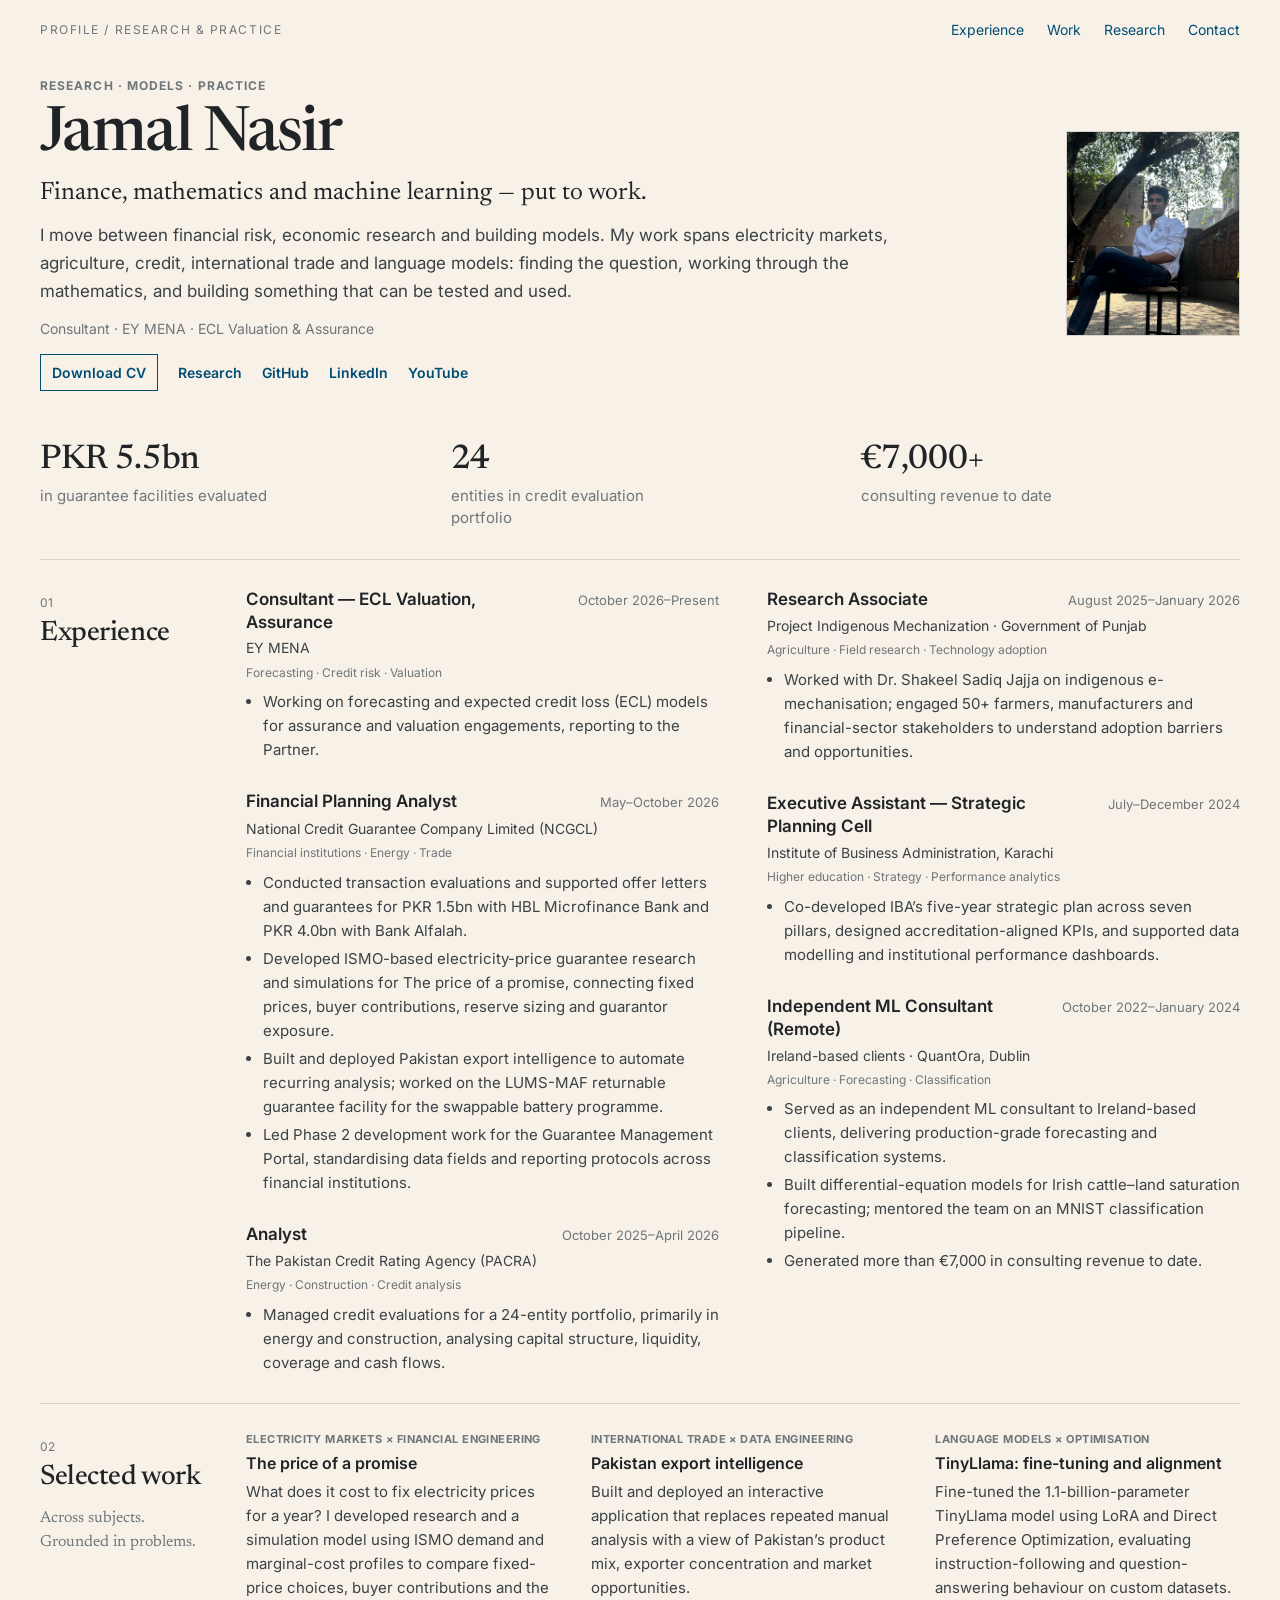
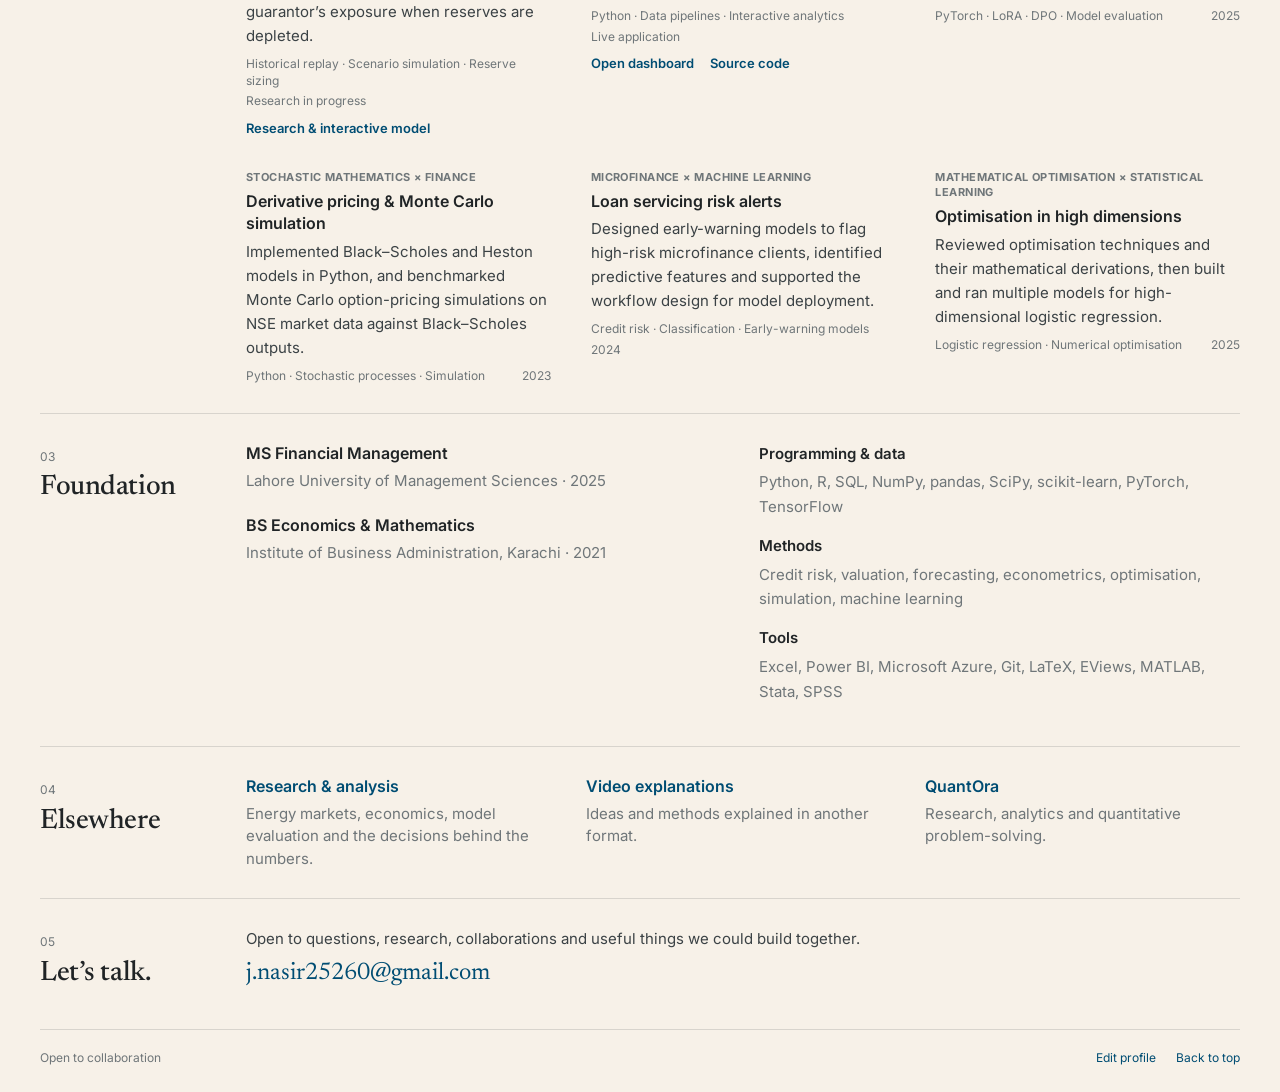
==== commit 2fbead91: "Add files via upload" ====
--- a/index.html
+++ b/index.html
@@ -1,5 +1,5 @@
-<!doctype html><html lang="en"><head><meta charset="utf-8"><meta name="viewport" content="width=device-width, initial-scale=1"><title>Jamal Nasir | Research, Models &amp; Practice</title><meta name="description" content="Jamal Nasir's work across finance, mathematics, machine learning, energy, agriculture and international trade. Experience, research and working models."><link rel="canonical" href="https://jamal715.github.io/"><meta property="og:title" content="Jamal Nasir | Research, Models & Practice"><meta property="og:description" content="Finance, mathematics and machine learning — put to work."><meta property="og:type" content="website"><meta property="og:url" content="https://jamal715.github.io/"><meta name="theme-color" content="#f7f1e8"><link rel="icon" href="data:image/svg+xml,%3Csvg xmlns='http://www.w3.org/2000/svg' viewBox='0 0 32 32'%3E%3Crect width='32' height='32' fill='%23004d73'/%3E%3Ctext x='16' y='22' text-anchor='middle' font-family='Georgia' font-size='18' fill='%23f7f1e8'%3EJN%3C/text%3E%3C/svg%3E"><link rel="preconnect" href="https://fonts.googleapis.com"><link rel="preconnect" href="https://fonts.gstatic.com" crossorigin><link rel="stylesheet" href="https://fonts.googleapis.com/css2?family=Inter:wght@400;500;600&family=Newsreader:opsz,wght@6..72,400;6..72,500&display=swap"><link rel="stylesheet" href="styles.css?v=7"><script src="renderer.js?v=7" defer></script><script src="content-store.js?v=1" defer></script><script src="app.js?v=8" defer></script></head><body><a class="skip" href="#main">Skip to content</a><div class="shell"><header class="topbar"><span class="edition">PROFILE / RESEARCH &amp; PRACTICE</span><nav aria-label="Main navigation"><a href="#experience">Experience</a><a href="#work">Work</a><a href="#research">Research</a><a href="#contact">Contact</a></nav></header><main id="main"><div id="profile"><!-- PROFILE START --><section class="identity" aria-labelledby="name"><div class="identity-copy"><div class="kicker">Research · Models · Practice</div><h1 id="name">Jamal Nasir</h1><p class="headline">Finance, mathematics and machine learning — put to work.</p><p class="intro">I move between financial risk, economic research and building models. My work spans electricity markets, agriculture, credit, international trade and language models: finding the question, working through the mathematics, and building something that can be tested and used.</p><p class="current">Consultant · EY MENA · ECL Valuation &amp; Assurance</p><div class="linkline"><a class="download" href="assets/Jamal-Nasir-CV.pdf">Download CV</a><a class="" href="https://jamal-nasir-research.vercel.app/">Research</a><a class="" href="https://github.com/jamal715">GitHub</a><a class="" href="https://linkedin.com/in/jamal-nasir-5696b3222">LinkedIn</a><a class="" href="https://www.youtube.com/watch?v=yjThZL2-lhk&amp;list=PLQTMyxC6Vcb6-J7r5e2bcZQ-K3umrIHfF&amp;index=2">YouTube</a></div></div><figure class="portrait" style="--photo-zoom:2.05;--photo-x:53%;--photo-y:43%;--photo-fit:cover"><img src="assets/profile.jpg" alt="Portrait" width="174" height="205"></figure></section>
- <div class="evidence"><span>PKR 5.5bn in guarantee facilities evaluated</span><span>24 entities in credit evaluation portfolio</span><span>€7,000+ consulting revenue to date</span></div>
+<!doctype html><html lang="en"><head><meta charset="utf-8"><meta name="viewport" content="width=device-width, initial-scale=1"><title>Jamal Nasir | Research, Models &amp; Practice</title><meta name="description" content="Jamal Nasir's work across finance, mathematics, machine learning, energy, agriculture and international trade. Experience, research and working models."><link rel="canonical" href="https://jamal715.github.io/"><meta property="og:title" content="Jamal Nasir | Research, Models & Practice"><meta property="og:description" content="Finance, mathematics and machine learning — put to work."><meta property="og:type" content="website"><meta property="og:url" content="https://jamal715.github.io/"><meta name="theme-color" content="#f7f1e8"><link rel="icon" href="data:image/svg+xml,%3Csvg xmlns='http://www.w3.org/2000/svg' viewBox='0 0 32 32'%3E%3Crect width='32' height='32' fill='%23004d73'/%3E%3Ctext x='16' y='22' text-anchor='middle' font-family='Georgia' font-size='18' fill='%23f7f1e8'%3EJN%3C/text%3E%3C/svg%3E"><link rel="preconnect" href="https://fonts.googleapis.com"><link rel="preconnect" href="https://fonts.gstatic.com" crossorigin><link rel="stylesheet" href="https://fonts.googleapis.com/css2?family=Inter:wght@400;500;600&family=Newsreader:opsz,wght@6..72,400;6..72,500&display=swap"><link rel="stylesheet" href="styles.css?v=8"><script src="renderer.js?v=8" defer></script><script src="content-store.js?v=1" defer></script><script src="app.js?v=8" defer></script></head><body><a class="skip" href="#main">Skip to content</a><div class="shell"><header class="topbar"><span class="edition">PROFILE / RESEARCH &amp; PRACTICE</span><nav aria-label="Main navigation"><a href="#experience">Experience</a><a href="#work">Work</a><a href="#research">Research</a><a href="#contact">Contact</a></nav></header><main id="main"><div id="profile"><!-- PROFILE START --><section class="identity" aria-labelledby="name"><div class="identity-copy"><div class="kicker">Research · Models · Practice</div><h1 id="name">Jamal Nasir</h1><p class="headline">Finance, mathematics and machine learning — put to work.</p><p class="intro">I move between financial risk, economic research and building models. My work spans electricity markets, agriculture, credit, international trade and language models: finding the question, working through the mathematics, and building something that can be tested and used.</p><p class="current">Consultant · EY MENA · ECL Valuation &amp; Assurance</p><div class="linkline"><a class="download" href="assets/Jamal-Nasir-CV.pdf">Download CV</a><a class="" href="https://jamal-nasir-research.vercel.app/">Research</a><a class="" href="https://github.com/jamal715">GitHub</a><a class="" href="https://linkedin.com/in/jamal-nasir-5696b3222">LinkedIn</a><a class="" href="https://www.youtube.com/watch?v=yjThZL2-lhk&amp;list=PLQTMyxC6Vcb6-J7r5e2bcZQ-K3umrIHfF&amp;index=2">YouTube</a></div></div><figure class="portrait" style="--photo-zoom:2.05;--photo-x:53%;--photo-y:43%;--photo-fit:cover"><img src="assets/profile.jpg" alt="Portrait" width="174" height="205"></figure></section>
+ <div class="evidence"><div><b>PKR 5.5bn</b><span>in guarantee facilities evaluated</span></div><div><b>24</b><span>entities in credit evaluation portfolio</span></div><div><b>€7,000+</b><span>consulting revenue to date</span></div></div>
  <section class="section" id="experience"><div class="section-label"><span>01</span><h2>Experience</h2></div><div class="section-body"><article class="role"><div class="role-top"><h3>Consultant — ECL Valuation, Assurance</h3><span class="date">October 2026–Present</span></div><p class="organization">EY MENA</p><p class="fields">Forecasting · Credit risk · Valuation</p><ul><li>Working on forecasting and expected credit loss (ECL) models for assurance and valuation engagements, reporting to the Partner.</li></ul></article><article class="role"><div class="role-top"><h3>Financial Planning Analyst</h3><span class="date">May–October 2026</span></div><p class="organization">National Credit Guarantee Company Limited (NCGCL)</p><p class="fields">Financial institutions · Energy · Trade</p><ul><li>Conducted transaction evaluations and supported offer letters and guarantees for PKR 1.5bn with HBL Microfinance Bank and PKR 4.0bn with Bank Alfalah.</li><li>Developed ISMO-based electricity-price guarantee research and simulations for The price of a promise, connecting fixed prices, buyer contributions, reserve sizing and guarantor exposure.</li><li>Built and deployed Pakistan export intelligence to automate recurring analysis; worked on the LUMS-MAF returnable guarantee facility for the swappable battery programme.</li><li>Led Phase 2 development work for the Guarantee Management Portal, standardising data fields and reporting protocols across financial institutions.</li></ul></article><article class="role"><div class="role-top"><h3>Analyst</h3><span class="date">October 2025–April 2026</span></div><p class="organization">The Pakistan Credit Rating Agency (PACRA)</p><p class="fields">Energy · Construction · Credit analysis</p><ul><li>Managed credit evaluations for a 24-entity portfolio, primarily in energy and construction, analysing capital structure, liquidity, coverage and cash flows.</li></ul></article><article class="role"><div class="role-top"><h3>Research Associate</h3><span class="date">August 2025–January 2026</span></div><p class="organization">Project Indigenous Mechanization · Government of Punjab</p><p class="fields">Agriculture · Field research · Technology adoption</p><ul><li>Worked with Dr. Shakeel Sadiq Jajja on indigenous e-mechanisation; engaged 50+ farmers, manufacturers and financial-sector stakeholders to understand adoption barriers and opportunities.</li></ul></article><article class="role"><div class="role-top"><h3>Executive Assistant — Strategic Planning Cell</h3><span class="date">July–December 2024</span></div><p class="organization">Institute of Business Administration, Karachi</p><p class="fields">Higher education · Strategy · Performance analytics</p><ul><li>Co-developed IBA’s five-year strategic plan across seven pillars, designed accreditation-aligned KPIs, and supported data modelling and institutional performance dashboards.</li></ul></article><article class="role"><div class="role-top"><h3>Independent ML Consultant (Remote)</h3><span class="date">October 2022–January 2024</span></div><p class="organization">Ireland-based clients · QuantOra, Dublin</p><p class="fields">Agriculture · Forecasting · Classification</p><ul><li>Served as an independent ML consultant to Ireland-based clients, delivering production-grade forecasting and classification systems.</li><li>Built differential-equation models for Irish cattle–land saturation forecasting; mentored the team on an MNIST classification pipeline.</li><li>Generated more than €7,000 in consulting revenue to date.</li></ul></article></div></section>
  <section class="section" id="work"><div class="section-label"><span>02</span><h2>Selected work</h2><p>Across subjects.<br>Grounded in problems.</p></div><div class="section-body projects"><article class="project"><div class="kicker">Electricity markets × Financial engineering</div><h3>The price of a promise</h3><p>What does it cost to fix electricity prices for a year? I developed research and a simulation model using ISMO demand and marginal-cost profiles to compare fixed-price choices, buyer contributions and the guarantor’s exposure when reserves are depleted.</p><div class="project-bottom"><span>Historical replay · Scenario simulation · Reserve sizing</span><span class="status">Research in progress</span></div><div class="linkline"><a class="" href="https://jamal-nasir-research.vercel.app/article/price-of-a-promise">Research &amp; interactive model</a></div></article><article class="project"><div class="kicker">International trade × Data engineering</div><h3>Pakistan export intelligence</h3><p>Built and deployed an interactive application that replaces repeated manual analysis with a view of Pakistan’s product mix, exporter concentration and market opportunities.</p><div class="project-bottom"><span>Python · Data pipelines · Interactive analytics</span><span class="status">Live application</span></div><div class="linkline"><a class="" href="https://pakistan-non-rice-food-export-intelligence-ncgcl.streamlit.app/">Open dashboard</a><a class="" href="https://github.com/jamal715/Pakistan--Food-Non-Rice-Export-Data-Deep-Dive">Source code</a></div></article><article class="project"><div class="kicker">Language models × Optimisation</div><h3>TinyLlama: fine-tuning and alignment</h3><p>Fine-tuned the 1.1-billion-parameter TinyLlama model using LoRA and Direct Preference Optimization, evaluating instruction-following and question-answering behaviour on custom datasets.</p><div class="project-bottom"><span>PyTorch · LoRA · DPO · Model evaluation</span><span class="status">2025</span></div></article><article class="project"><div class="kicker">Stochastic mathematics × Finance</div><h3>Derivative pricing &amp; Monte Carlo simulation</h3><p>Implemented Black–Scholes and Heston models in Python, and benchmarked Monte Carlo option-pricing simulations on NSE market data against Black–Scholes outputs.</p><div class="project-bottom"><span>Python · Stochastic processes · Simulation</span><span class="status">2023</span></div></article><article class="project"><div class="kicker">Microfinance × Machine learning</div><h3>Loan servicing risk alerts</h3><p>Designed early-warning models to flag high-risk microfinance clients, identified predictive features and supported the workflow design for model deployment.</p><div class="project-bottom"><span>Credit risk · Classification · Early-warning models</span><span class="status">2024</span></div></article><article class="project"><div class="kicker">Mathematical optimisation × Statistical learning</div><h3>Optimisation in high dimensions</h3><p>Reviewed optimisation techniques and their mathematical derivations, then built and ran multiple models for high-dimensional logistic regression.</p><div class="project-bottom"><span>Logistic regression · Numerical optimisation</span><span class="status">2025</span></div></article></div></section>
  <section class="section" id="background"><div class="section-label"><span>03</span><h2>Foundation</h2></div><div class="section-body foundation"><div><article class="degree"><h3>MS Financial Management</h3><p>Lahore University of Management Sciences · 2025</p></article><article class="degree"><h3>BS Economics &amp; Mathematics</h3><p>Institute of Business Administration, Karachi · 2021</p></article></div><dl><dt>Programming &amp; data</dt><dd>Python, R, SQL, NumPy, pandas, SciPy, scikit-learn, PyTorch, TensorFlow</dd><dt>Methods</dt><dd>Credit risk, valuation, forecasting, econometrics, optimisation, simulation, machine learning</dd><dt>Tools</dt><dd>Excel, Power BI, Microsoft Azure, Git, LaTeX, EViews, MATLAB, Stata, SPSS</dd></dl></div></section>
--- a/styles.css
+++ b/styles.css
@@ -1,4 +1,6 @@
-:root{--brand:#004d73;--ink:#202426;--text:#3b4245;--muted:#6f7679;--paper:#f7f1e8;--paper2:#fbf8f3;--line:#d8d4cd}*{box-sizing:border-box}html{background:var(--paper);scroll-behavior:smooth;scroll-padding-top:20px}body{margin:0;color:var(--text);background:var(--paper);font:16px/1.65 Inter,system-ui,-apple-system,'Segoe UI',Arial,sans-serif;-webkit-font-smoothing:antialiased;text-rendering:optimizeLegibility}a{color:var(--brand);text-decoration:none}a:hover{text-decoration:underline;text-underline-offset:4px}a:focus-visible,button:focus-visible,input:focus-visible,textarea:focus-visible,summary:focus-visible{outline:2px solid var(--brand);outline-offset:4px}::selection{background:#d7e7ef}.shell{max-width:1320px;padding:0 40px;margin:auto}.topbar{display:flex;align-items:center;justify-content:space-between;padding:18px 0 6px;gap:22px}.edition{font-size:12px;letter-spacing:.13em;color:var(--muted)}nav{display:flex;gap:23px;flex-wrap:wrap}nav a{font-size:14px;color:var(--brand)}.skip{position:absolute;top:-100px;background:var(--paper2);padding:12px}.skip:focus{top:10px;z-index:9}.identity{display:grid;grid-template-columns:1fr 174px;align-items:center;gap:40px;padding:29px 0 25px}.kicker{font-size:12px;letter-spacing:.09em;font-weight:700;text-transform:uppercase;color:var(--muted)}h1,h2{font-family:Newsreader,Georgia,'Times New Roman',serif;font-weight:500;color:var(--ink)}h1{font-size:clamp(40px,5vw,62px);line-height:1;letter-spacing:-.03em;margin:8px 0 12px}.headline{font:400 25px/1.3 Newsreader,Georgia,serif;color:var(--ink);margin:0 0 11px}.intro{max-width:900px;margin:0 0 11px;font-size:17px;line-height:1.65}.current{font-size:14px;color:var(--muted);margin:0 0 14px}.portrait{margin:0;width:174px;height:205px;overflow:hidden;background:#dfd9d0;border:1px solid var(--line)}.portrait img{display:block;width:100%;height:100%;object-fit:var(--photo-fit,cover);object-position:var(--photo-x,53%) var(--photo-y,43%);transform:scale(var(--photo-zoom,2.05));transform-origin:var(--photo-x,53%) var(--photo-y,43%)}.linkline{display:flex;flex-wrap:wrap;align-items:center;gap:20px;font-size:14px}.linkline a{font-weight:600}.download{border:1px solid currentColor;color:var(--brand);padding:6px 11px}.download:hover{background:var(--paper2);text-decoration:underline}.evidence{display:flex;gap:18px;justify-content:space-between;flex-wrap:wrap;padding:13px 0;border-top:1px solid var(--line);border-bottom:1px solid var(--line);font-size:14px;color:var(--text)}.section{display:grid;grid-template-columns:170px minmax(0,1fr);gap:36px;padding:28px 0;border-bottom:1px solid var(--line);scroll-margin-top:8px}.section-label>span{font-size:12px;color:var(--muted)}.section-label h2{font-size:28px;line-height:1.15;letter-spacing:-.015em;margin:3px 0 12px}.section-label p{font:16px/1.5 Newsreader,Georgia,serif;color:var(--muted);margin:0}.role{padding:0;min-width:0}.role-top{display:flex;justify-content:space-between;gap:20px;align-items:baseline}.role h3{font-size:17px;font-weight:600;color:var(--ink);line-height:1.35;margin:0}.date{font-size:13px;white-space:nowrap;color:var(--muted)}.organization{font-size:14px;color:var(--text);margin:3px 0}.fields{font-size:12px;color:var(--muted);margin:2px 0 8px}.role ul{margin:0;padding-left:17px}.role li{margin:4px 0;line-height:1.6;font-size:15px}/* Projects share education's typography and compact two-column structure. */
+:root{--brand:#004d73;--ink:#202426;--text:#3b4245;--muted:#6f7679;--paper:#f7f1e8;--paper2:#fbf8f3;--line:#d8d4cd}*{box-sizing:border-box}html{background:var(--paper);scroll-behavior:smooth;scroll-padding-top:20px}body{margin:0;color:var(--text);background:var(--paper);font:16px/1.65 Inter,system-ui,-apple-system,'Segoe UI',Arial,sans-serif;-webkit-font-smoothing:antialiased;text-rendering:optimizeLegibility}a{color:var(--brand);text-decoration:none}a:hover{text-decoration:underline;text-underline-offset:4px}a:focus-visible,button:focus-visible,input:focus-visible,textarea:focus-visible,summary:focus-visible{outline:2px solid var(--brand);outline-offset:4px}::selection{background:#d7e7ef}.shell{max-width:1320px;padding:0 40px;margin:auto}.topbar{display:flex;align-items:center;justify-content:space-between;padding:18px 0 6px;gap:22px}.edition{font-size:12px;letter-spacing:.13em;color:var(--muted)}nav{display:flex;gap:23px;flex-wrap:wrap}nav a{font-size:14px;color:var(--brand)}.skip{position:absolute;top:-100px;background:var(--paper2);padding:12px}.skip:focus{top:10px;z-index:9}.identity{display:grid;grid-template-columns:1fr 174px;align-items:center;gap:40px;padding:29px 0 25px}.kicker{font-size:12px;letter-spacing:.09em;font-weight:700;text-transform:uppercase;color:var(--muted)}h1,h2{font-family:Newsreader,Georgia,'Times New Roman',serif;font-weight:500;color:var(--ink)}h1{font-size:clamp(40px,5vw,62px);line-height:1;letter-spacing:-.03em;margin:8px 0 12px}.headline{font:400 25px/1.3 Newsreader,Georgia,serif;color:var(--ink);margin:0 0 11px}.intro{max-width:900px;margin:0 0 11px;font-size:17px;line-height:1.65}.current{font-size:14px;color:var(--muted);margin:0 0 14px}.portrait{margin:0;width:174px;height:205px;overflow:hidden;background:#dfd9d0;border:1px solid var(--line)}.portrait img{display:block;width:100%;height:100%;object-fit:var(--photo-fit,cover);object-position:var(--photo-x,53%) var(--photo-y,43%);transform:scale(var(--photo-zoom,2.05));transform-origin:var(--photo-x,53%) var(--photo-y,43%)}.linkline{display:flex;flex-wrap:wrap;align-items:center;gap:20px;font-size:14px}.linkline a{font-weight:600}.download{border:1px solid currentColor;color:var(--brand);padding:6px 11px}.download:hover{background:var(--paper2);text-decoration:underline}.evidence{display:grid;grid-template-columns:repeat(auto-fit,minmax(200px,1fr));gap:20px 32px;padding:26px 0 30px;border-bottom:1px solid var(--line)}
+.evidence b{display:block;font:500 34px/1.1 Newsreader,Georgia,serif;color:var(--ink);letter-spacing:-.01em;margin-bottom:6px}
+.evidence span{display:block;font-size:15px;line-height:1.45;color:var(--muted);max-width:240px}.section{display:grid;grid-template-columns:170px minmax(0,1fr);gap:36px;padding:28px 0;border-bottom:1px solid var(--line);scroll-margin-top:8px}.section-label>span{font-size:12px;color:var(--muted)}.section-label h2{font-size:28px;line-height:1.15;letter-spacing:-.015em;margin:3px 0 12px}.section-label p{font:16px/1.5 Newsreader,Georgia,serif;color:var(--muted);margin:0}.role{padding:0;min-width:0}.role-top{display:flex;justify-content:space-between;gap:20px;align-items:baseline}.role h3{font-size:17px;font-weight:600;color:var(--ink);line-height:1.35;margin:0}.date{font-size:13px;white-space:nowrap;color:var(--muted)}.organization{font-size:14px;color:var(--text);margin:3px 0}.fields{font-size:12px;color:var(--muted);margin:2px 0 8px}.role ul{margin:0;padding-left:17px}.role li{margin:4px 0;line-height:1.6;font-size:15px}/* Projects share education's typography and compact two-column structure. */
 #experience .section-body{column-count:2;column-gap:48px}
 #experience .role{break-inside:avoid;margin:0 0 28px}
 .projects{display:grid;grid-template-columns:repeat(3,minmax(0,1fr));gap:30px 40px;align-items:start}
@@ -13,5 +15,5 @@
 @media(max-width:1100px){.projects{grid-template-columns:repeat(2,minmax(0,1fr))}}
 @media(max-width:850px){.shell{padding:0 23px}
 #experience .section-body{column-count:1}.section{grid-template-columns:120px minmax(0,1fr);gap:22px}.role-top{flex-direction:column;gap:3px}.identity{gap:25px;grid-template-columns:1fr 145px}.portrait{width:145px;height:175px}.headline{font-size:21px}.elsewhere{grid-template-columns:1fr;gap:20px}.foundation{grid-template-columns:1fr;gap:8px}}
-@media(max-width:600px){.shell{padding:0 19px}.topbar{padding:13px 0;gap:10px;flex-wrap:wrap}.edition{font-size:11px}nav{gap:17px}nav a{font-size:13px}.identity{display:grid;grid-template-columns:1fr 100px;gap:18px;padding:24px 0 19px;align-items:start}.identity-copy{display:contents}.identity .kicker{grid-column:1;align-self:end;font-size:10px;line-height:1.5}.identity h1{grid-column:1;margin:-5px 0 0;font-size:42px;align-self:start}.portrait{grid-column:2;grid-row:1/3;width:100px;height:118px}.headline,.intro,.current,.identity .linkline{grid-column:1/-1;margin:0}.headline{font-size:23px}.intro{font-size:16px}.current{font-size:13px}.linkline{gap:17px;font-size:13px}.evidence{gap:7px;flex-direction:column;font-size:12px;padding:12px 0}.section{display:block;padding:25px 0}.section-label{display:flex;align-items:baseline;gap:9px;margin-bottom:17px}.section-label h2{font-size:25px;margin:0}.section-label p{display:none}.role{padding:17px 0}.role h3{font-size:18px}.role li{font-size:15px}.date{font-size:12px}.projects{grid-template-columns:1fr;gap:16px}.project h3{font-size:16px}.project-bottom{gap:4px 12px}.project .kicker{font-size:11px}.foundation{grid-template-columns:1fr}.elsewhere{gap:23px}.footer{flex-wrap:wrap}.email{font-size:20px}}
+@media(max-width:600px){.shell{padding:0 19px}.topbar{padding:13px 0;gap:10px;flex-wrap:wrap}.edition{font-size:11px}nav{gap:17px}nav a{font-size:13px}.identity{display:grid;grid-template-columns:1fr 100px;gap:18px;padding:24px 0 19px;align-items:start}.identity-copy{display:contents}.identity .kicker{grid-column:1;align-self:end;font-size:10px;line-height:1.5}.identity h1{grid-column:1;margin:-5px 0 0;font-size:42px;align-self:start}.portrait{grid-column:2;grid-row:1/3;width:100px;height:118px}.headline,.intro,.current,.identity .linkline{grid-column:1/-1;margin:0}.headline{font-size:23px}.intro{font-size:16px}.current{font-size:13px}.linkline{gap:17px;font-size:13px}.evidence{grid-template-columns:1fr 1fr;gap:18px 20px;padding:20px 0 24px}.evidence b{font-size:28px}.evidence span{font-size:14px}.section{display:block;padding:25px 0}.section-label{display:flex;align-items:baseline;gap:9px;margin-bottom:17px}.section-label h2{font-size:25px;margin:0}.section-label p{display:none}.role{padding:17px 0}.role h3{font-size:18px}.role li{font-size:15px}.date{font-size:12px}.projects{grid-template-columns:1fr;gap:16px}.project h3{font-size:16px}.project-bottom{gap:4px 12px}.project .kicker{font-size:11px}.foundation{grid-template-columns:1fr}.elsewhere{gap:23px}.footer{flex-wrap:wrap}.email{font-size:20px}}
 @media(prefers-reduced-motion:reduce){html{scroll-behavior:auto}}
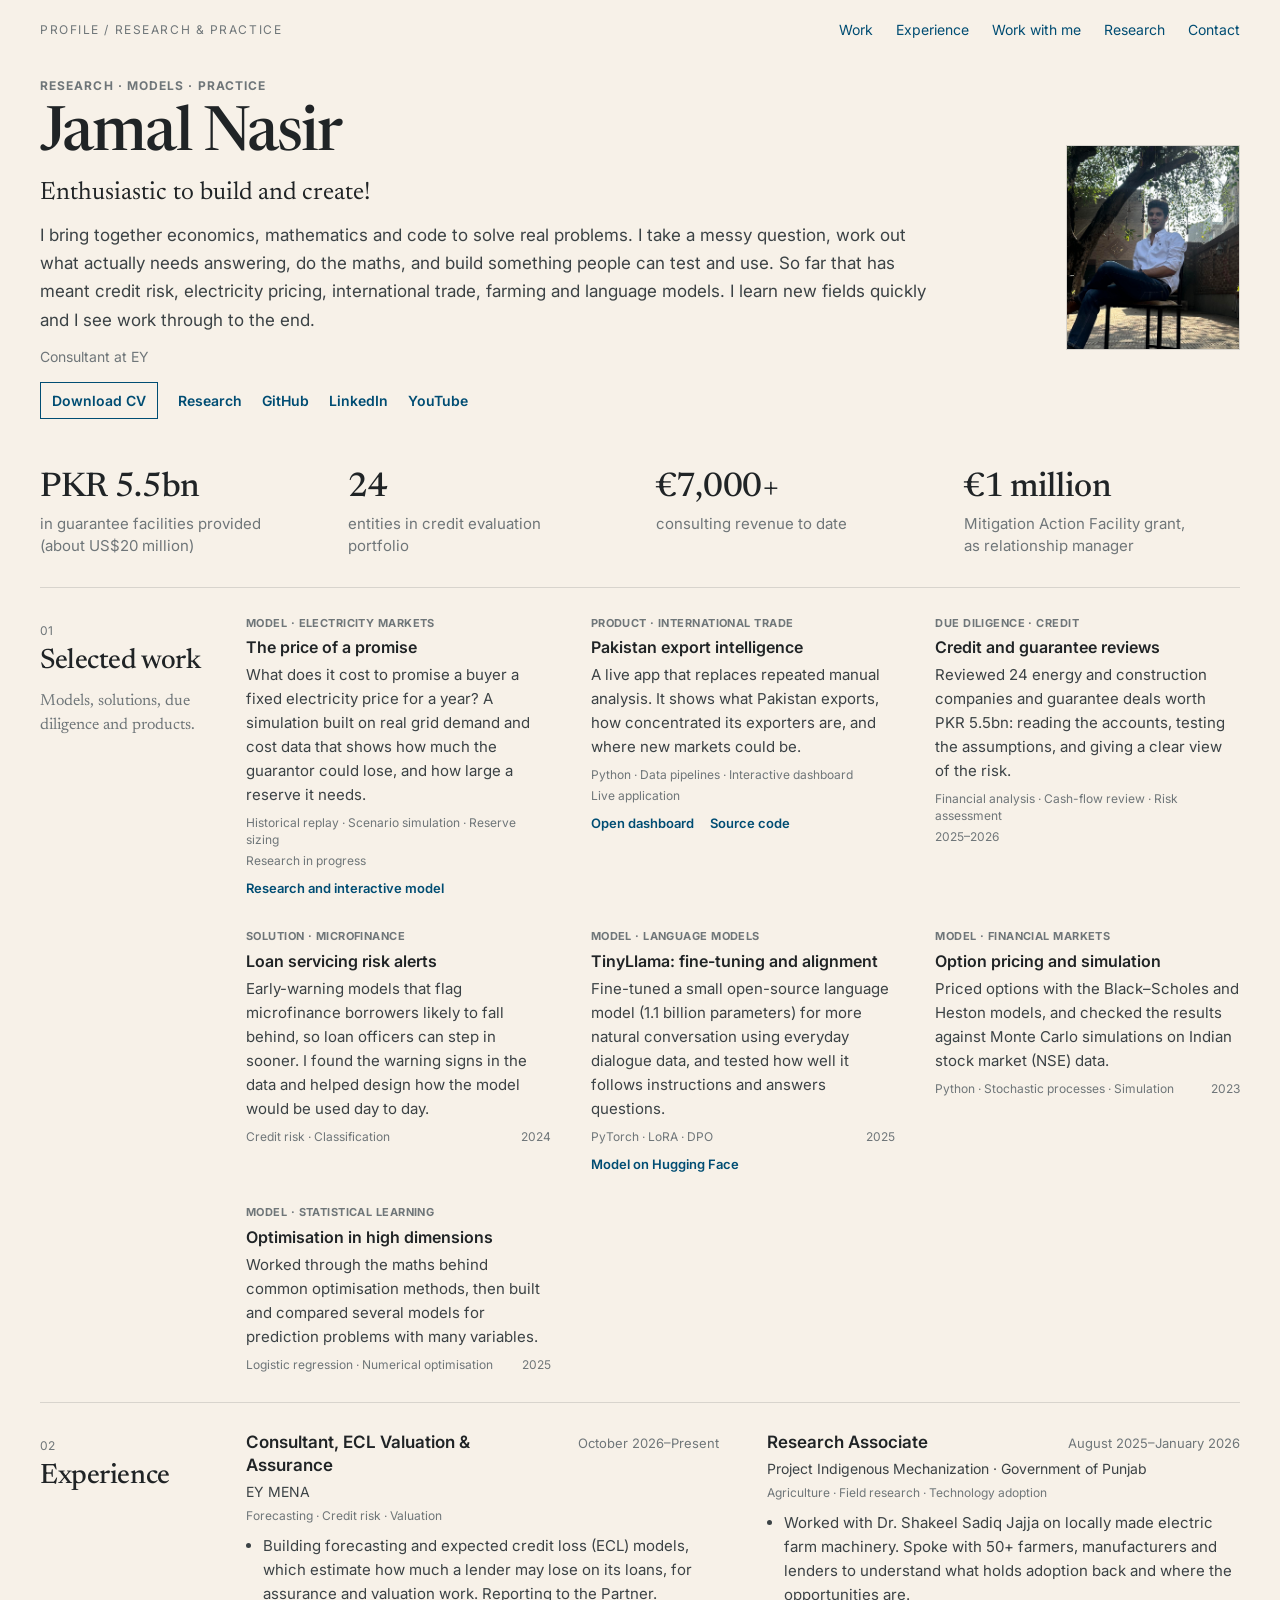
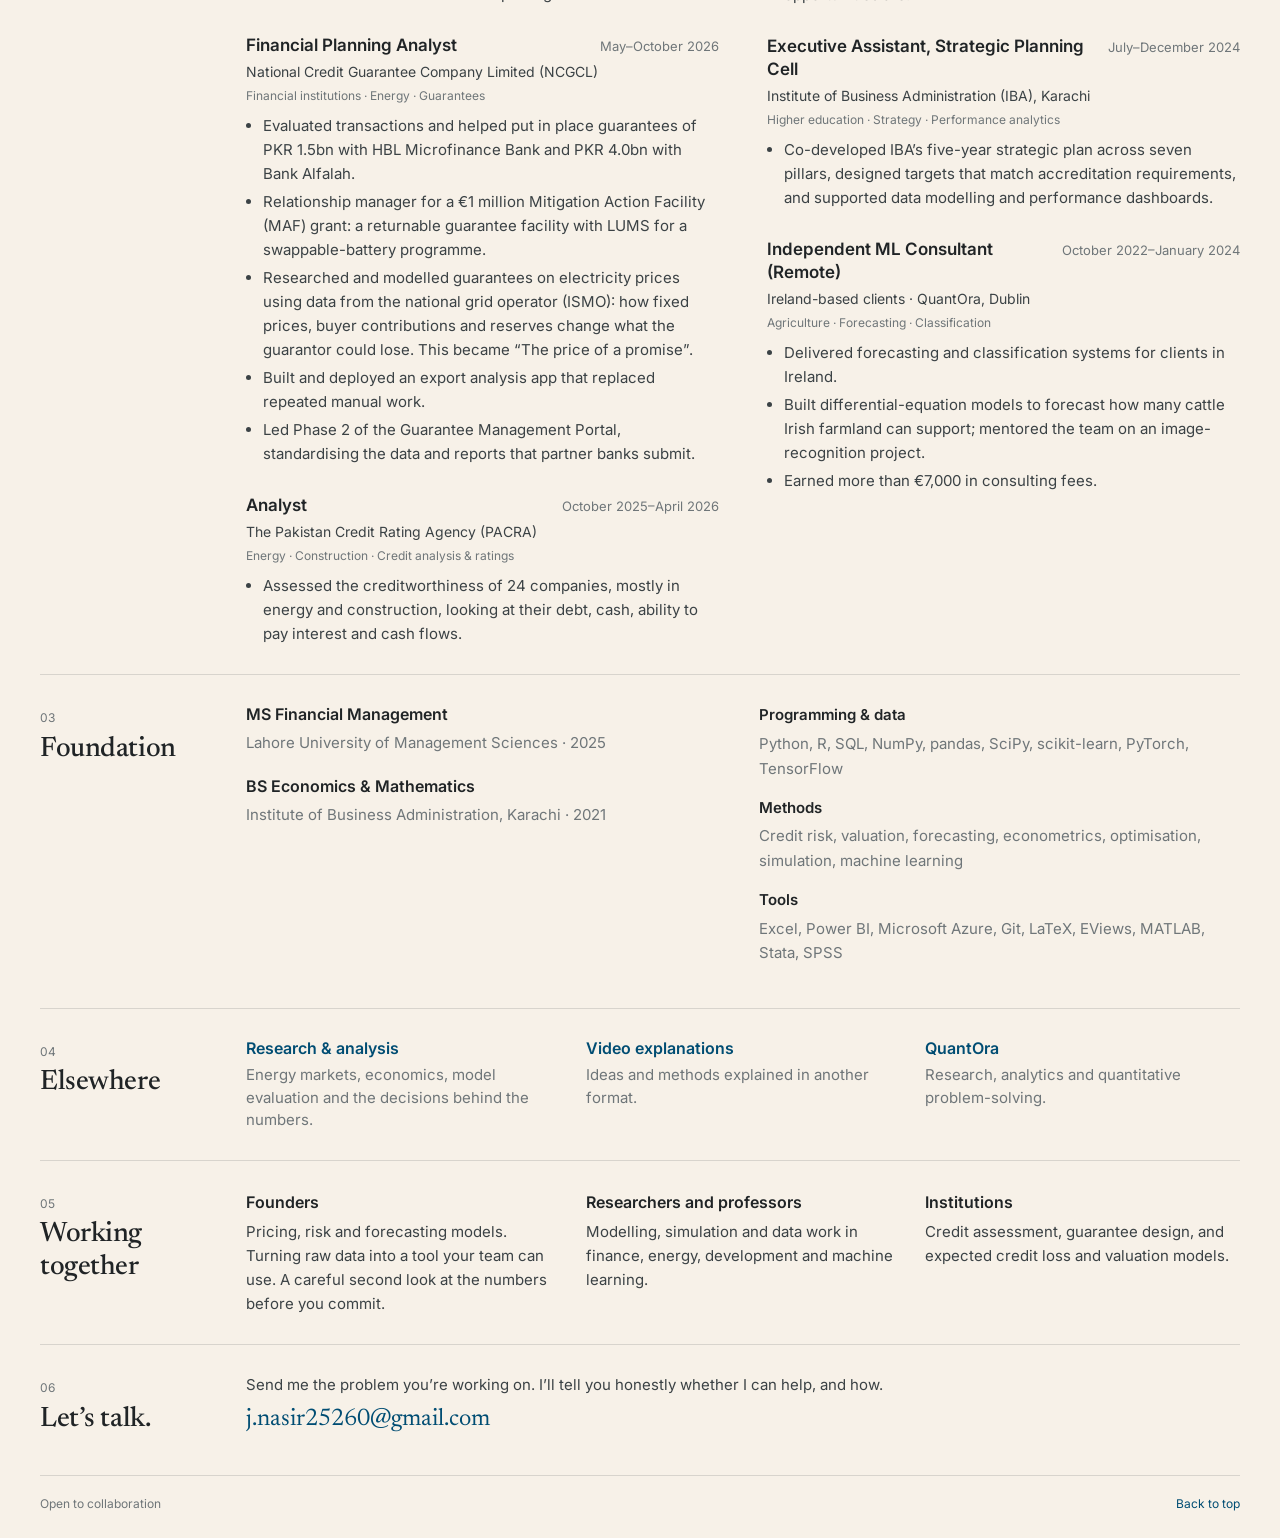
==== commit 3839edf0: "Add files via upload" ====
--- a/index.html
+++ b/index.html
@@ -1,7 +1,8 @@
-<!doctype html><html lang="en"><head><meta charset="utf-8"><meta name="viewport" content="width=device-width, initial-scale=1"><title>Jamal Nasir | Research, Models &amp; Practice</title><meta name="description" content="Jamal Nasir's work across finance, mathematics, machine learning, energy, agriculture and international trade. Experience, research and working models."><link rel="canonical" href="https://jamal715.github.io/"><meta property="og:title" content="Jamal Nasir | Research, Models & Practice"><meta property="og:description" content="Finance, mathematics and machine learning — put to work."><meta property="og:type" content="website"><meta property="og:url" content="https://jamal715.github.io/"><meta name="theme-color" content="#f7f1e8"><link rel="icon" href="data:image/svg+xml,%3Csvg xmlns='http://www.w3.org/2000/svg' viewBox='0 0 32 32'%3E%3Crect width='32' height='32' fill='%23004d73'/%3E%3Ctext x='16' y='22' text-anchor='middle' font-family='Georgia' font-size='18' fill='%23f7f1e8'%3EJN%3C/text%3E%3C/svg%3E"><link rel="preconnect" href="https://fonts.googleapis.com"><link rel="preconnect" href="https://fonts.gstatic.com" crossorigin><link rel="stylesheet" href="https://fonts.googleapis.com/css2?family=Inter:wght@400;500;600&family=Newsreader:opsz,wght@6..72,400;6..72,500&display=swap"><link rel="stylesheet" href="styles.css?v=8"><script src="renderer.js?v=8" defer></script><script src="content-store.js?v=1" defer></script><script src="app.js?v=8" defer></script></head><body><a class="skip" href="#main">Skip to content</a><div class="shell"><header class="topbar"><span class="edition">PROFILE / RESEARCH &amp; PRACTICE</span><nav aria-label="Main navigation"><a href="#experience">Experience</a><a href="#work">Work</a><a href="#research">Research</a><a href="#contact">Contact</a></nav></header><main id="main"><div id="profile"><!-- PROFILE START --><section class="identity" aria-labelledby="name"><div class="identity-copy"><div class="kicker">Research · Models · Practice</div><h1 id="name">Jamal Nasir</h1><p class="headline">Finance, mathematics and machine learning — put to work.</p><p class="intro">I move between financial risk, economic research and building models. My work spans electricity markets, agriculture, credit, international trade and language models: finding the question, working through the mathematics, and building something that can be tested and used.</p><p class="current">Consultant · EY MENA · ECL Valuation &amp; Assurance</p><div class="linkline"><a class="download" href="assets/Jamal-Nasir-CV.pdf">Download CV</a><a class="" href="https://jamal-nasir-research.vercel.app/">Research</a><a class="" href="https://github.com/jamal715">GitHub</a><a class="" href="https://linkedin.com/in/jamal-nasir-5696b3222">LinkedIn</a><a class="" href="https://www.youtube.com/watch?v=yjThZL2-lhk&amp;list=PLQTMyxC6Vcb6-J7r5e2bcZQ-K3umrIHfF&amp;index=2">YouTube</a></div></div><figure class="portrait" style="--photo-zoom:2.05;--photo-x:53%;--photo-y:43%;--photo-fit:cover"><img src="assets/profile.jpg" alt="Portrait" width="174" height="205"></figure></section>
- <div class="evidence"><div><b>PKR 5.5bn</b><span>in guarantee facilities evaluated</span></div><div><b>24</b><span>entities in credit evaluation portfolio</span></div><div><b>€7,000+</b><span>consulting revenue to date</span></div></div>
- <section class="section" id="experience"><div class="section-label"><span>01</span><h2>Experience</h2></div><div class="section-body"><article class="role"><div class="role-top"><h3>Consultant — ECL Valuation, Assurance</h3><span class="date">October 2026–Present</span></div><p class="organization">EY MENA</p><p class="fields">Forecasting · Credit risk · Valuation</p><ul><li>Working on forecasting and expected credit loss (ECL) models for assurance and valuation engagements, reporting to the Partner.</li></ul></article><article class="role"><div class="role-top"><h3>Financial Planning Analyst</h3><span class="date">May–October 2026</span></div><p class="organization">National Credit Guarantee Company Limited (NCGCL)</p><p class="fields">Financial institutions · Energy · Trade</p><ul><li>Conducted transaction evaluations and supported offer letters and guarantees for PKR 1.5bn with HBL Microfinance Bank and PKR 4.0bn with Bank Alfalah.</li><li>Developed ISMO-based electricity-price guarantee research and simulations for The price of a promise, connecting fixed prices, buyer contributions, reserve sizing and guarantor exposure.</li><li>Built and deployed Pakistan export intelligence to automate recurring analysis; worked on the LUMS-MAF returnable guarantee facility for the swappable battery programme.</li><li>Led Phase 2 development work for the Guarantee Management Portal, standardising data fields and reporting protocols across financial institutions.</li></ul></article><article class="role"><div class="role-top"><h3>Analyst</h3><span class="date">October 2025–April 2026</span></div><p class="organization">The Pakistan Credit Rating Agency (PACRA)</p><p class="fields">Energy · Construction · Credit analysis</p><ul><li>Managed credit evaluations for a 24-entity portfolio, primarily in energy and construction, analysing capital structure, liquidity, coverage and cash flows.</li></ul></article><article class="role"><div class="role-top"><h3>Research Associate</h3><span class="date">August 2025–January 2026</span></div><p class="organization">Project Indigenous Mechanization · Government of Punjab</p><p class="fields">Agriculture · Field research · Technology adoption</p><ul><li>Worked with Dr. Shakeel Sadiq Jajja on indigenous e-mechanisation; engaged 50+ farmers, manufacturers and financial-sector stakeholders to understand adoption barriers and opportunities.</li></ul></article><article class="role"><div class="role-top"><h3>Executive Assistant — Strategic Planning Cell</h3><span class="date">July–December 2024</span></div><p class="organization">Institute of Business Administration, Karachi</p><p class="fields">Higher education · Strategy · Performance analytics</p><ul><li>Co-developed IBA’s five-year strategic plan across seven pillars, designed accreditation-aligned KPIs, and supported data modelling and institutional performance dashboards.</li></ul></article><article class="role"><div class="role-top"><h3>Independent ML Consultant (Remote)</h3><span class="date">October 2022–January 2024</span></div><p class="organization">Ireland-based clients · QuantOra, Dublin</p><p class="fields">Agriculture · Forecasting · Classification</p><ul><li>Served as an independent ML consultant to Ireland-based clients, delivering production-grade forecasting and classification systems.</li><li>Built differential-equation models for Irish cattle–land saturation forecasting; mentored the team on an MNIST classification pipeline.</li><li>Generated more than €7,000 in consulting revenue to date.</li></ul></article></div></section>
- <section class="section" id="work"><div class="section-label"><span>02</span><h2>Selected work</h2><p>Across subjects.<br>Grounded in problems.</p></div><div class="section-body projects"><article class="project"><div class="kicker">Electricity markets × Financial engineering</div><h3>The price of a promise</h3><p>What does it cost to fix electricity prices for a year? I developed research and a simulation model using ISMO demand and marginal-cost profiles to compare fixed-price choices, buyer contributions and the guarantor’s exposure when reserves are depleted.</p><div class="project-bottom"><span>Historical replay · Scenario simulation · Reserve sizing</span><span class="status">Research in progress</span></div><div class="linkline"><a class="" href="https://jamal-nasir-research.vercel.app/article/price-of-a-promise">Research &amp; interactive model</a></div></article><article class="project"><div class="kicker">International trade × Data engineering</div><h3>Pakistan export intelligence</h3><p>Built and deployed an interactive application that replaces repeated manual analysis with a view of Pakistan’s product mix, exporter concentration and market opportunities.</p><div class="project-bottom"><span>Python · Data pipelines · Interactive analytics</span><span class="status">Live application</span></div><div class="linkline"><a class="" href="https://pakistan-non-rice-food-export-intelligence-ncgcl.streamlit.app/">Open dashboard</a><a class="" href="https://github.com/jamal715/Pakistan--Food-Non-Rice-Export-Data-Deep-Dive">Source code</a></div></article><article class="project"><div class="kicker">Language models × Optimisation</div><h3>TinyLlama: fine-tuning and alignment</h3><p>Fine-tuned the 1.1-billion-parameter TinyLlama model using LoRA and Direct Preference Optimization, evaluating instruction-following and question-answering behaviour on custom datasets.</p><div class="project-bottom"><span>PyTorch · LoRA · DPO · Model evaluation</span><span class="status">2025</span></div></article><article class="project"><div class="kicker">Stochastic mathematics × Finance</div><h3>Derivative pricing &amp; Monte Carlo simulation</h3><p>Implemented Black–Scholes and Heston models in Python, and benchmarked Monte Carlo option-pricing simulations on NSE market data against Black–Scholes outputs.</p><div class="project-bottom"><span>Python · Stochastic processes · Simulation</span><span class="status">2023</span></div></article><article class="project"><div class="kicker">Microfinance × Machine learning</div><h3>Loan servicing risk alerts</h3><p>Designed early-warning models to flag high-risk microfinance clients, identified predictive features and supported the workflow design for model deployment.</p><div class="project-bottom"><span>Credit risk · Classification · Early-warning models</span><span class="status">2024</span></div></article><article class="project"><div class="kicker">Mathematical optimisation × Statistical learning</div><h3>Optimisation in high dimensions</h3><p>Reviewed optimisation techniques and their mathematical derivations, then built and ran multiple models for high-dimensional logistic regression.</p><div class="project-bottom"><span>Logistic regression · Numerical optimisation</span><span class="status">2025</span></div></article></div></section>
+<!doctype html><html lang="en"><head><meta charset="utf-8"><meta name="viewport" content="width=device-width, initial-scale=1"><title>Jamal Nasir | Research, Models &amp; Practice</title><meta name="description" content="Jamal Nasir's work across finance, mathematics, machine learning, energy, agriculture and international trade. Experience, research and working models."><link rel="canonical" href="https://jamal715.github.io/"><meta property="og:title" content="Jamal Nasir | Research, Models & Practice"><meta property="og:description" content="Finance, mathematics and machine learning — put to work."><meta property="og:type" content="website"><meta property="og:url" content="https://jamal715.github.io/"><meta name="theme-color" content="#f7f1e8"><link rel="icon" href="data:image/svg+xml,%3Csvg xmlns='http://www.w3.org/2000/svg' viewBox='0 0 32 32'%3E%3Crect width='32' height='32' fill='%23004d73'/%3E%3Ctext x='16' y='22' text-anchor='middle' font-family='Georgia' font-size='18' fill='%23f7f1e8'%3EJN%3C/text%3E%3C/svg%3E"><link rel="preconnect" href="https://fonts.googleapis.com"><link rel="preconnect" href="https://fonts.gstatic.com" crossorigin><link rel="stylesheet" href="https://fonts.googleapis.com/css2?family=Inter:wght@400;500;600&family=Newsreader:opsz,wght@6..72,400;6..72,500&display=swap"><link rel="stylesheet" href="styles.css?v=9"><script src="renderer.js?v=9" defer></script><script src="content-store.js?v=1" defer></script><script src="app.js?v=8" defer></script></head><body><a class="skip" href="#main">Skip to content</a><div class="shell"><header class="topbar"><span class="edition">PROFILE / RESEARCH &amp; PRACTICE</span><nav aria-label="Main navigation"><a href="#work">Work</a><a href="#experience">Experience</a><a href="#together">Work with me</a><a href="#research">Research</a><a href="#contact">Contact</a></nav></header><main id="main"><div id="profile"><!-- PROFILE START --><section class="identity" aria-labelledby="name"><div class="identity-copy"><div class="kicker">Research · Models · Practice</div><h1 id="name">Jamal Nasir</h1><p class="headline">Enthusiastic to build and create!</p><p class="intro">I bring together economics, mathematics and code to solve real problems. I take a messy question, work out what actually needs answering, do the maths, and build something people can test and use. So far that has meant credit risk, electricity pricing, international trade, farming and language models. I learn new fields quickly and I see work through to the end.</p><p class="current">Consultant at EY</p><div class="linkline"><a class="download" href="assets/Jamal-Nasir-CV.pdf">Download CV</a><a class="" href="https://jamal-nasir-research.vercel.app/">Research</a><a class="" href="https://github.com/jamal715">GitHub</a><a class="" href="https://linkedin.com/in/jamal-nasir-5696b3222">LinkedIn</a><a class="" href="https://www.youtube.com/watch?v=yjThZL2-lhk&amp;list=PLQTMyxC6Vcb6-J7r5e2bcZQ-K3umrIHfF&amp;index=2">YouTube</a></div></div><figure class="portrait" style="--photo-zoom:2.05;--photo-x:53%;--photo-y:43%;--photo-fit:cover"><img src="assets/profile.jpg" alt="Portrait" width="174" height="205"></figure></section>
+ <div class="evidence"><div><b>PKR 5.5bn</b><span>in guarantee facilities provided (about US$20 million)</span></div><div><b>24</b><span>entities in credit evaluation portfolio</span></div><div><b>€7,000+</b><span>consulting revenue to date</span></div><div><b>€1 million</b><span>Mitigation Action Facility grant, as relationship manager</span></div></div>
+ <section class="section" id="work"><div class="section-label"><span>01</span><h2>Selected work</h2><p>Models, solutions, due diligence and products.</p></div><div class="section-body projects"><article class="project"><div class="kicker">Model · Electricity markets</div><h3>The price of a promise</h3><p>What does it cost to promise a buyer a fixed electricity price for a year? A simulation built on real grid demand and cost data that shows how much the guarantor could lose, and how large a reserve it needs.</p><div class="project-bottom"><span>Historical replay · Scenario simulation · Reserve sizing</span><span class="status">Research in progress</span></div><div class="linkline"><a class="" href="https://jamal-nasir-research.vercel.app/article/price-of-a-promise">Research and interactive model</a></div></article><article class="project"><div class="kicker">Product · International trade</div><h3>Pakistan export intelligence</h3><p>A live app that replaces repeated manual analysis. It shows what Pakistan exports, how concentrated its exporters are, and where new markets could be.</p><div class="project-bottom"><span>Python · Data pipelines · Interactive dashboard</span><span class="status">Live application</span></div><div class="linkline"><a class="" href="https://pakistan-non-rice-food-export-intelligence-ncgcl.streamlit.app/">Open dashboard</a><a class="" href="https://github.com/jamal715/Pakistan--Food-Non-Rice-Export-Data-Deep-Dive">Source code</a></div></article><article class="project"><div class="kicker">Due diligence · Credit</div><h3>Credit and guarantee reviews</h3><p>Reviewed 24 energy and construction companies and guarantee deals worth PKR 5.5bn: reading the accounts, testing the assumptions, and giving a clear view of the risk.</p><div class="project-bottom"><span>Financial analysis · Cash-flow review · Risk assessment</span><span class="status">2025–2026</span></div></article><article class="project"><div class="kicker">Solution · Microfinance</div><h3>Loan servicing risk alerts</h3><p>Early-warning models that flag microfinance borrowers likely to fall behind, so loan officers can step in sooner. I found the warning signs in the data and helped design how the model would be used day to day.</p><div class="project-bottom"><span>Credit risk · Classification</span><span class="status">2024</span></div></article><article class="project"><div class="kicker">Model · Language models</div><h3>TinyLlama: fine-tuning and alignment</h3><p>Fine-tuned a small open-source language model (1.1 billion parameters) for more natural conversation using everyday dialogue data, and tested how well it follows instructions and answers questions.</p><div class="project-bottom"><span>PyTorch · LoRA · DPO</span><span class="status">2025</span></div><div class="linkline"><a class="" href="https://huggingface.co/jamal07/tinyllama-finetuned-dialogue_byjamalnasir">Model on Hugging Face</a></div></article><article class="project"><div class="kicker">Model · Financial markets</div><h3>Option pricing and simulation</h3><p>Priced options with the Black–Scholes and Heston models, and checked the results against Monte Carlo simulations on Indian stock market (NSE) data.</p><div class="project-bottom"><span>Python · Stochastic processes · Simulation</span><span class="status">2023</span></div></article><article class="project"><div class="kicker">Model · Statistical learning</div><h3>Optimisation in high dimensions</h3><p>Worked through the maths behind common optimisation methods, then built and compared several models for prediction problems with many variables.</p><div class="project-bottom"><span>Logistic regression · Numerical optimisation</span><span class="status">2025</span></div></article></div></section>
+ <section class="section" id="experience"><div class="section-label"><span>02</span><h2>Experience</h2></div><div class="section-body"><article class="role"><div class="role-top"><h3>Consultant, ECL Valuation &amp; Assurance</h3><span class="date">October 2026–Present</span></div><p class="organization">EY MENA</p><p class="fields">Forecasting · Credit risk · Valuation</p><ul><li>Building forecasting and expected credit loss (ECL) models, which estimate how much a lender may lose on its loans, for assurance and valuation work. Reporting to the Partner.</li></ul></article><article class="role"><div class="role-top"><h3>Financial Planning Analyst</h3><span class="date">May–October 2026</span></div><p class="organization">National Credit Guarantee Company Limited (NCGCL)</p><p class="fields">Financial institutions · Energy · Guarantees</p><ul><li>Evaluated transactions and helped put in place guarantees of PKR 1.5bn with HBL Microfinance Bank and PKR 4.0bn with Bank Alfalah.</li><li>Relationship manager for a €1 million Mitigation Action Facility (MAF) grant: a returnable guarantee facility with LUMS for a swappable-battery programme.</li><li>Researched and modelled guarantees on electricity prices using data from the national grid operator (ISMO): how fixed prices, buyer contributions and reserves change what the guarantor could lose. This became “The price of a promise”.</li><li>Built and deployed an export analysis app that replaced repeated manual work.</li><li>Led Phase 2 of the Guarantee Management Portal, standardising the data and reports that partner banks submit.</li></ul></article><article class="role"><div class="role-top"><h3>Analyst</h3><span class="date">October 2025–April 2026</span></div><p class="organization">The Pakistan Credit Rating Agency (PACRA)</p><p class="fields">Energy · Construction · Credit analysis &amp; ratings</p><ul><li>Assessed the creditworthiness of 24 companies, mostly in energy and construction, looking at their debt, cash, ability to pay interest and cash flows.</li></ul></article><article class="role"><div class="role-top"><h3>Research Associate</h3><span class="date">August 2025–January 2026</span></div><p class="organization">Project Indigenous Mechanization · Government of Punjab</p><p class="fields">Agriculture · Field research · Technology adoption</p><ul><li>Worked with Dr. Shakeel Sadiq Jajja on locally made electric farm machinery. Spoke with 50+ farmers, manufacturers and lenders to understand what holds adoption back and where the opportunities are.</li></ul></article><article class="role"><div class="role-top"><h3>Executive Assistant, Strategic Planning Cell</h3><span class="date">July–December 2024</span></div><p class="organization">Institute of Business Administration (IBA), Karachi</p><p class="fields">Higher education · Strategy · Performance analytics</p><ul><li>Co-developed IBA’s five-year strategic plan across seven pillars, designed targets that match accreditation requirements, and supported data modelling and performance dashboards.</li></ul></article><article class="role"><div class="role-top"><h3>Independent ML Consultant (Remote)</h3><span class="date">October 2022–January 2024</span></div><p class="organization">Ireland-based clients · QuantOra, Dublin</p><p class="fields">Agriculture · Forecasting · Classification</p><ul><li>Delivered forecasting and classification systems for clients in Ireland.</li><li>Built differential-equation models to forecast how many cattle Irish farmland can support; mentored the team on an image-recognition project.</li><li>Earned more than €7,000 in consulting fees.</li></ul></article></div></section>
  <section class="section" id="background"><div class="section-label"><span>03</span><h2>Foundation</h2></div><div class="section-body foundation"><div><article class="degree"><h3>MS Financial Management</h3><p>Lahore University of Management Sciences · 2025</p></article><article class="degree"><h3>BS Economics &amp; Mathematics</h3><p>Institute of Business Administration, Karachi · 2021</p></article></div><dl><dt>Programming &amp; data</dt><dd>Python, R, SQL, NumPy, pandas, SciPy, scikit-learn, PyTorch, TensorFlow</dd><dt>Methods</dt><dd>Credit risk, valuation, forecasting, econometrics, optimisation, simulation, machine learning</dd><dt>Tools</dt><dd>Excel, Power BI, Microsoft Azure, Git, LaTeX, EViews, MATLAB, Stata, SPSS</dd></dl></div></section>
  <section class="section" id="research"><div class="section-label"><span>04</span><h2>Elsewhere</h2></div><div class="section-body elsewhere"><a href="https://jamal-nasir-research.vercel.app/"><div><h3>Research &amp; analysis</h3><p>Energy markets, economics, model evaluation and the decisions behind the numbers.</p></div></a><a href="https://www.youtube.com/watch?v=yjThZL2-lhk&amp;list=PLQTMyxC6Vcb6-J7r5e2bcZQ-K3umrIHfF&amp;index=2"><div><h3>Video explanations</h3><p>Ideas and methods explained in another format.</p></div></a><a href="https://quantora-six.vercel.app/"><div><h3>QuantOra</h3><p>Research, analytics and quantitative problem-solving.</p></div></a></div></section>
- <section class="section contact" id="contact"><div class="section-label"><span>05</span><h2>Let’s talk.</h2></div><div class="section-body"><p>Open to questions, research, collaborations and useful things we could build together.</p><a class="email" href="mailto:j.nasir25260@gmail.com">j.nasir25260@gmail.com</a></div></section><!-- PROFILE END --></div></main><footer class="footer"><span>Open to collaboration</span><div><a href="edit/">Edit profile</a><a href="#main">Back to top</a></div></footer></div></body></html>
+ <section class="section" id="together"><div class="section-label"><span>05</span><h2>Working together</h2></div><div class="section-body offer"><div><h3>Founders</h3><p>Pricing, risk and forecasting models. Turning raw data into a tool your team can use. A careful second look at the numbers before you commit.</p></div><div><h3>Researchers and professors</h3><p>Modelling, simulation and data work in finance, energy, development and machine learning.</p></div><div><h3>Institutions</h3><p>Credit assessment, guarantee design, and expected credit loss and valuation models.</p></div></div></section>
+ <section class="section contact" id="contact"><div class="section-label"><span>06</span><h2>Let’s talk.</h2></div><div class="section-body"><p>Send me the problem you’re working on. I’ll tell you honestly whether I can help, and how.</p><a class="email" href="mailto:j.nasir25260@gmail.com">j.nasir25260@gmail.com</a></div></section><!-- PROFILE END --></div></main><footer class="footer"><span>Open to collaboration</span><div><a href="#main">Back to top</a></div></footer></div></body></html>
--- a/styles.css
+++ b/styles.css
@@ -11,9 +11,10 @@
 .project-bottom{display:flex;flex-wrap:wrap;gap:4px 12px;justify-content:space-between;font-size:12px;line-height:1.4;color:var(--muted)}
 .status{color:var(--muted);white-space:normal}
 .project .linkline{margin-top:8px;gap:8px 16px;font-size:13px}
-.foundation{display:grid;grid-template-columns:1fr 1fr;gap:32px}.degree{margin:0 0 20px}.degree h3{font-size:16px;margin:0 0 5px}.degree p{font-size:15px;color:var(--muted);margin:0}.foundation dl{margin:0}.foundation dt{font-weight:600;font-size:15px;color:var(--ink)}.foundation dd{font-size:15px;margin:4px 0 14px;color:var(--muted)}.elsewhere{display:grid;grid-template-columns:repeat(3,1fr);gap:25px}.elsewhere h3{font-size:16px;line-height:1.4;font-weight:600;color:var(--brand);margin:0 0 5px}.elsewhere p{font-size:15px;color:var(--muted);line-height:1.5;margin:0}.contact p{margin:0 0 8px;font-size:15px}.email{font:24px Newsreader,Georgia,serif;overflow-wrap:anywhere}.footer{display:flex;justify-content:space-between;gap:20px;padding:18px 0 24px;font-size:12px;color:var(--muted)}.footer>div{display:flex;gap:20px}.footer a{color:var(--brand)}
+.foundation{display:grid;grid-template-columns:1fr 1fr;gap:32px}.degree{margin:0 0 20px}.degree h3{font-size:16px;margin:0 0 5px}.degree p{font-size:15px;color:var(--muted);margin:0}.foundation dl{margin:0}.foundation dt{font-weight:600;font-size:15px;color:var(--ink)}.foundation dd{font-size:15px;margin:4px 0 14px;color:var(--muted)}.elsewhere{display:grid;grid-template-columns:repeat(3,1fr);gap:25px}.elsewhere h3{font-size:16px;line-height:1.4;font-weight:600;color:var(--brand);margin:0 0 5px}.elsewhere p{font-size:15px;color:var(--muted);line-height:1.5;margin:0}.offer{display:grid;grid-template-columns:repeat(3,1fr);gap:25px}.offer h3{font-size:16px;font-weight:600;color:var(--ink);margin:0 0 5px}.offer p{font-size:15px;line-height:1.6;color:var(--text);margin:0}
+.contact p{margin:0 0 8px;font-size:15px}.email{font:24px Newsreader,Georgia,serif;overflow-wrap:anywhere}.footer{display:flex;justify-content:space-between;gap:20px;padding:18px 0 24px;font-size:12px;color:var(--muted)}.footer>div{display:flex;gap:20px}.footer a{color:var(--brand)}
 @media(max-width:1100px){.projects{grid-template-columns:repeat(2,minmax(0,1fr))}}
 @media(max-width:850px){.shell{padding:0 23px}
-#experience .section-body{column-count:1}.section{grid-template-columns:120px minmax(0,1fr);gap:22px}.role-top{flex-direction:column;gap:3px}.identity{gap:25px;grid-template-columns:1fr 145px}.portrait{width:145px;height:175px}.headline{font-size:21px}.elsewhere{grid-template-columns:1fr;gap:20px}.foundation{grid-template-columns:1fr;gap:8px}}
+#experience .section-body{column-count:1}.section{grid-template-columns:120px minmax(0,1fr);gap:22px}.role-top{flex-direction:column;gap:3px}.identity{gap:25px;grid-template-columns:1fr 145px}.portrait{width:145px;height:175px}.headline{font-size:21px}.elsewhere,.offer{grid-template-columns:1fr;gap:20px}.foundation{grid-template-columns:1fr;gap:8px}}
 @media(max-width:600px){.shell{padding:0 19px}.topbar{padding:13px 0;gap:10px;flex-wrap:wrap}.edition{font-size:11px}nav{gap:17px}nav a{font-size:13px}.identity{display:grid;grid-template-columns:1fr 100px;gap:18px;padding:24px 0 19px;align-items:start}.identity-copy{display:contents}.identity .kicker{grid-column:1;align-self:end;font-size:10px;line-height:1.5}.identity h1{grid-column:1;margin:-5px 0 0;font-size:42px;align-self:start}.portrait{grid-column:2;grid-row:1/3;width:100px;height:118px}.headline,.intro,.current,.identity .linkline{grid-column:1/-1;margin:0}.headline{font-size:23px}.intro{font-size:16px}.current{font-size:13px}.linkline{gap:17px;font-size:13px}.evidence{grid-template-columns:1fr 1fr;gap:18px 20px;padding:20px 0 24px}.evidence b{font-size:28px}.evidence span{font-size:14px}.section{display:block;padding:25px 0}.section-label{display:flex;align-items:baseline;gap:9px;margin-bottom:17px}.section-label h2{font-size:25px;margin:0}.section-label p{display:none}.role{padding:17px 0}.role h3{font-size:18px}.role li{font-size:15px}.date{font-size:12px}.projects{grid-template-columns:1fr;gap:16px}.project h3{font-size:16px}.project-bottom{gap:4px 12px}.project .kicker{font-size:11px}.foundation{grid-template-columns:1fr}.elsewhere{gap:23px}.footer{flex-wrap:wrap}.email{font-size:20px}}
 @media(prefers-reduced-motion:reduce){html{scroll-behavior:auto}}
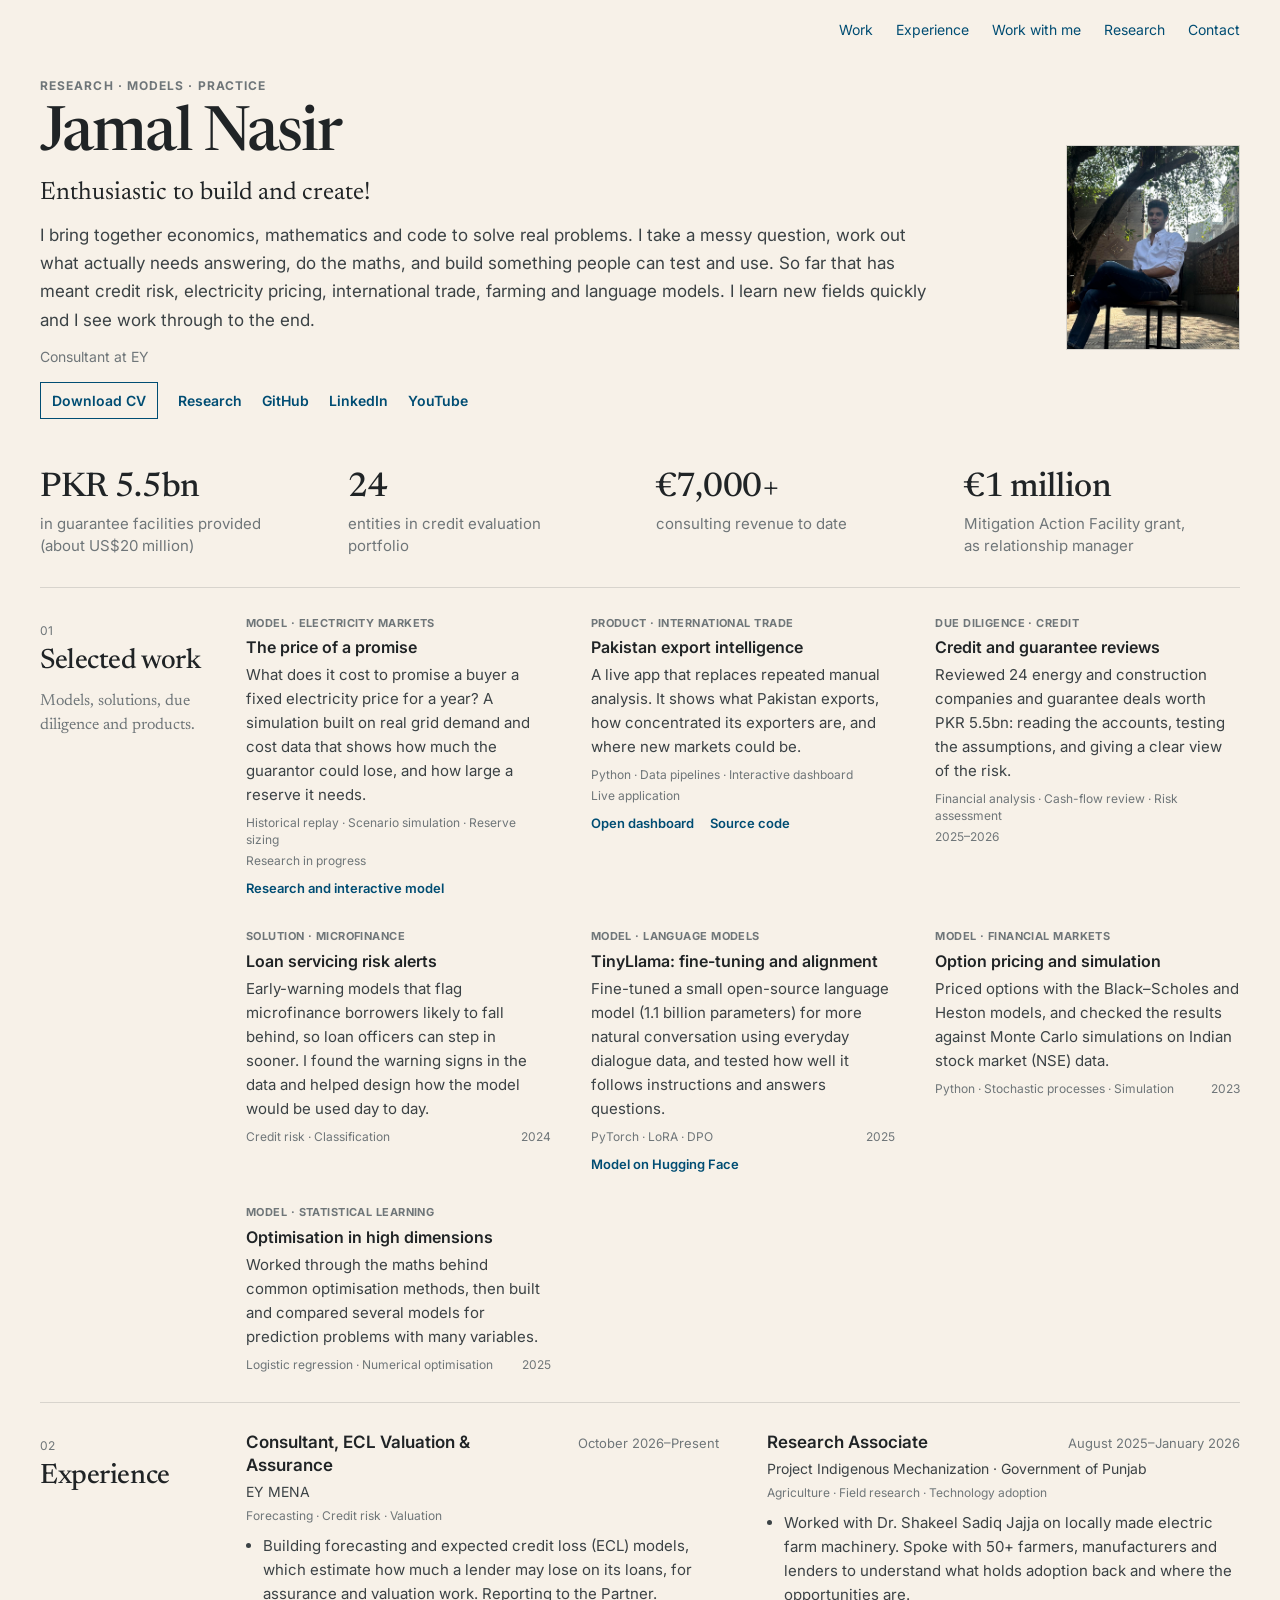
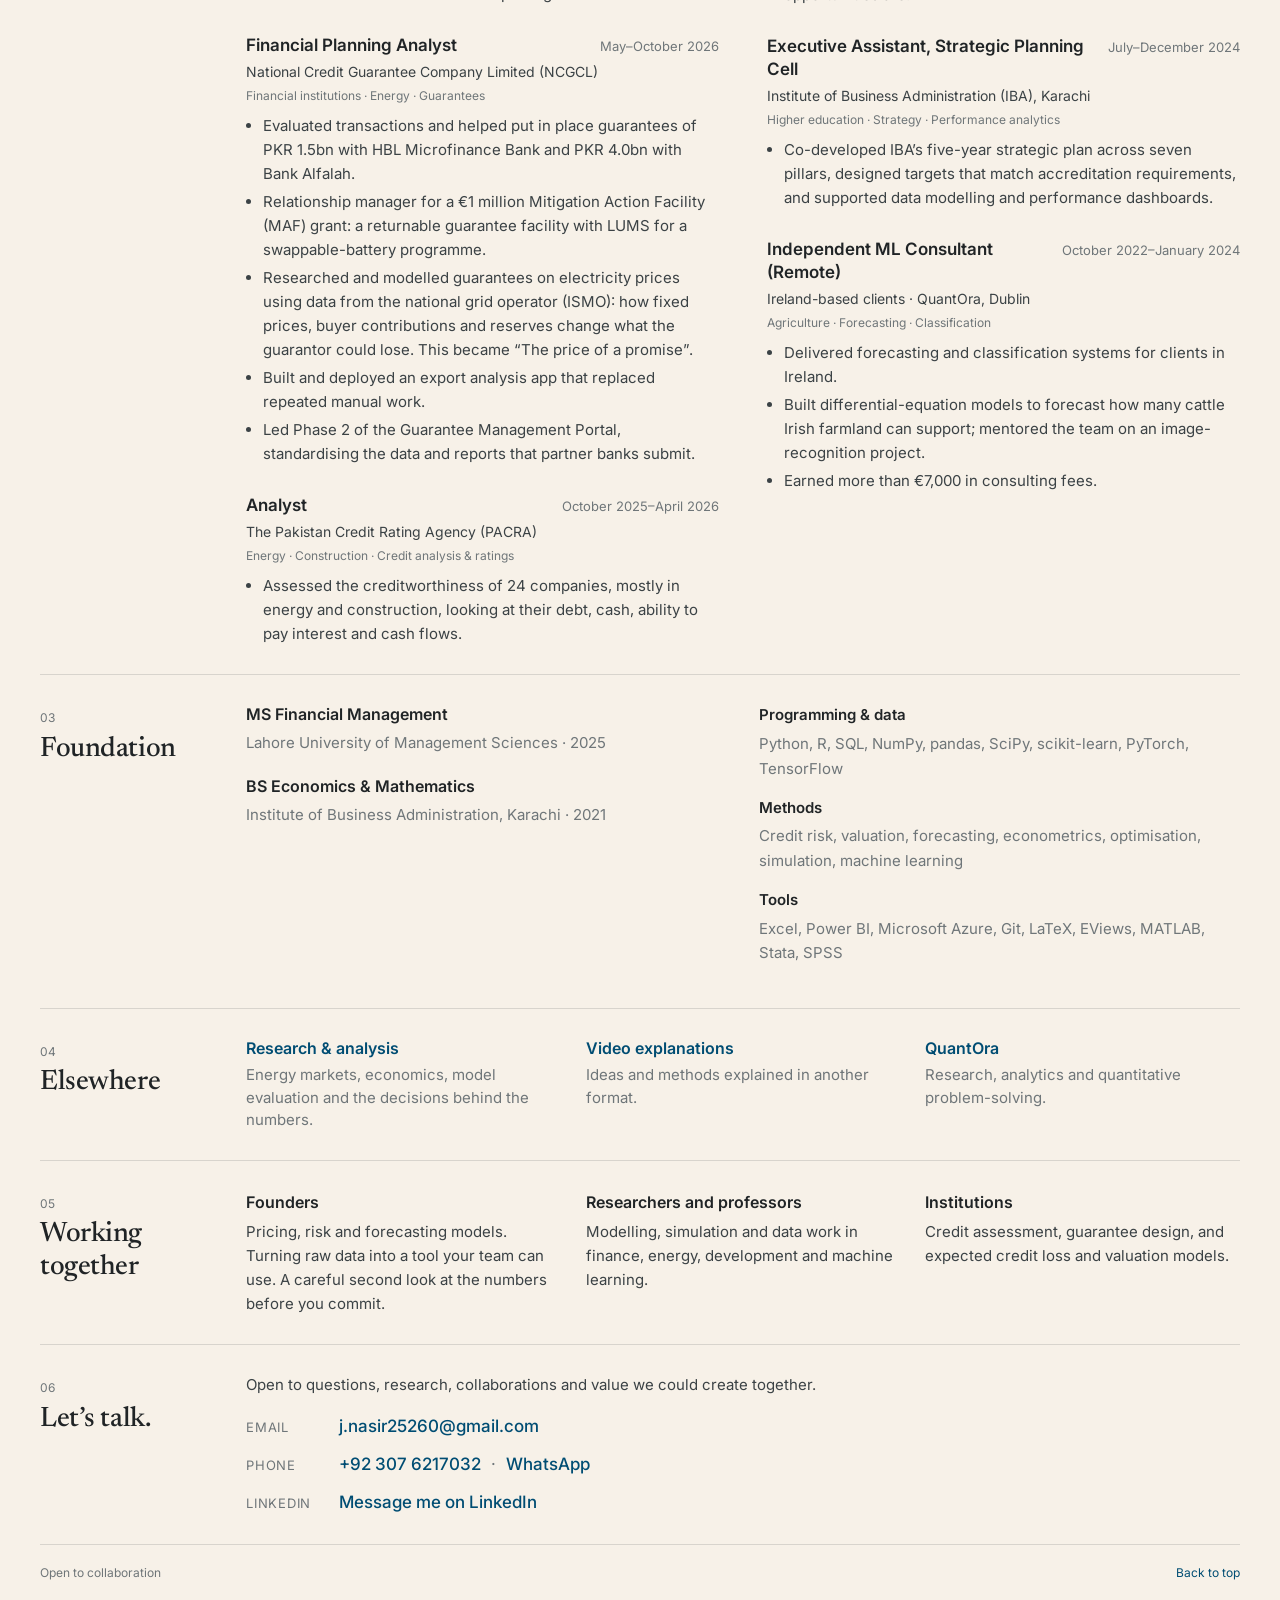
==== commit 5d233a8d: "Add files via upload" ====
--- a/index.html
+++ b/index.html
@@ -1,8 +1,8 @@
-<!doctype html><html lang="en"><head><meta charset="utf-8"><meta name="viewport" content="width=device-width, initial-scale=1"><title>Jamal Nasir | Research, Models &amp; Practice</title><meta name="description" content="Jamal Nasir's work across finance, mathematics, machine learning, energy, agriculture and international trade. Experience, research and working models."><link rel="canonical" href="https://jamal715.github.io/"><meta property="og:title" content="Jamal Nasir | Research, Models & Practice"><meta property="og:description" content="Finance, mathematics and machine learning — put to work."><meta property="og:type" content="website"><meta property="og:url" content="https://jamal715.github.io/"><meta name="theme-color" content="#f7f1e8"><link rel="icon" href="data:image/svg+xml,%3Csvg xmlns='http://www.w3.org/2000/svg' viewBox='0 0 32 32'%3E%3Crect width='32' height='32' fill='%23004d73'/%3E%3Ctext x='16' y='22' text-anchor='middle' font-family='Georgia' font-size='18' fill='%23f7f1e8'%3EJN%3C/text%3E%3C/svg%3E"><link rel="preconnect" href="https://fonts.googleapis.com"><link rel="preconnect" href="https://fonts.gstatic.com" crossorigin><link rel="stylesheet" href="https://fonts.googleapis.com/css2?family=Inter:wght@400;500;600&family=Newsreader:opsz,wght@6..72,400;6..72,500&display=swap"><link rel="stylesheet" href="styles.css?v=9"><script src="renderer.js?v=9" defer></script><script src="content-store.js?v=1" defer></script><script src="app.js?v=8" defer></script></head><body><a class="skip" href="#main">Skip to content</a><div class="shell"><header class="topbar"><span class="edition">PROFILE / RESEARCH &amp; PRACTICE</span><nav aria-label="Main navigation"><a href="#work">Work</a><a href="#experience">Experience</a><a href="#together">Work with me</a><a href="#research">Research</a><a href="#contact">Contact</a></nav></header><main id="main"><div id="profile"><!-- PROFILE START --><section class="identity" aria-labelledby="name"><div class="identity-copy"><div class="kicker">Research · Models · Practice</div><h1 id="name">Jamal Nasir</h1><p class="headline">Enthusiastic to build and create!</p><p class="intro">I bring together economics, mathematics and code to solve real problems. I take a messy question, work out what actually needs answering, do the maths, and build something people can test and use. So far that has meant credit risk, electricity pricing, international trade, farming and language models. I learn new fields quickly and I see work through to the end.</p><p class="current">Consultant at EY</p><div class="linkline"><a class="download" href="assets/Jamal-Nasir-CV.pdf">Download CV</a><a class="" href="https://jamal-nasir-research.vercel.app/">Research</a><a class="" href="https://github.com/jamal715">GitHub</a><a class="" href="https://linkedin.com/in/jamal-nasir-5696b3222">LinkedIn</a><a class="" href="https://www.youtube.com/watch?v=yjThZL2-lhk&amp;list=PLQTMyxC6Vcb6-J7r5e2bcZQ-K3umrIHfF&amp;index=2">YouTube</a></div></div><figure class="portrait" style="--photo-zoom:2.05;--photo-x:53%;--photo-y:43%;--photo-fit:cover"><img src="assets/profile.jpg" alt="Portrait" width="174" height="205"></figure></section>
+<!doctype html><html lang="en"><head><meta charset="utf-8"><meta name="viewport" content="width=device-width, initial-scale=1"><title>Jamal Nasir | Research, Models &amp; Practice</title><meta name="description" content="Jamal Nasir's work across finance, mathematics, machine learning, energy, agriculture and international trade. Experience, research and working models."><link rel="canonical" href="https://jamal715.github.io/"><meta property="og:title" content="Jamal Nasir | Research, Models & Practice"><meta property="og:description" content="Finance, mathematics and machine learning — put to work."><meta property="og:type" content="website"><meta property="og:url" content="https://jamal715.github.io/"><meta name="theme-color" content="#f7f1e8"><link rel="icon" href="data:image/svg+xml,%3Csvg xmlns='http://www.w3.org/2000/svg' viewBox='0 0 32 32'%3E%3Crect width='32' height='32' fill='%23004d73'/%3E%3Ctext x='16' y='22' text-anchor='middle' font-family='Georgia' font-size='18' fill='%23f7f1e8'%3EJN%3C/text%3E%3C/svg%3E"><link rel="preconnect" href="https://fonts.googleapis.com"><link rel="preconnect" href="https://fonts.gstatic.com" crossorigin><link rel="stylesheet" href="https://fonts.googleapis.com/css2?family=Inter:wght@400;500;600&family=Newsreader:opsz,wght@6..72,400;6..72,500&display=swap"><link rel="stylesheet" href="styles.css?v=10"><script src="renderer.js?v=10" defer></script><script src="content-store.js?v=1" defer></script><script src="app.js?v=8" defer></script></head><body><a class="skip" href="#main">Skip to content</a><div class="shell"><header class="topbar"><nav aria-label="Main navigation"><a href="#work">Work</a><a href="#experience">Experience</a><a href="#together">Work with me</a><a href="#research">Research</a><a href="#contact">Contact</a></nav></header><main id="main"><div id="profile"><!-- PROFILE START --><section class="identity" aria-labelledby="name"><div class="identity-copy"><div class="kicker">Research · Models · Practice</div><h1 id="name">Jamal Nasir</h1><p class="headline">Enthusiastic to build and create!</p><p class="intro">I bring together economics, mathematics and code to solve real problems. I take a messy question, work out what actually needs answering, do the maths, and build something people can test and use. So far that has meant credit risk, electricity pricing, international trade, farming and language models. I learn new fields quickly and I see work through to the end.</p><p class="current">Consultant at EY</p><div class="linkline"><a class="download" href="assets/Jamal-Nasir-CV.pdf">Download CV</a><a class="" href="https://jamal-nasir-research.vercel.app/">Research</a><a class="" href="https://github.com/jamal715">GitHub</a><a class="" href="https://linkedin.com/in/jamal-nasir-5696b3222">LinkedIn</a><a class="" href="https://www.youtube.com/watch?v=yjThZL2-lhk&amp;list=PLQTMyxC6Vcb6-J7r5e2bcZQ-K3umrIHfF&amp;index=2">YouTube</a></div></div><figure class="portrait" style="--photo-zoom:2.05;--photo-x:53%;--photo-y:43%;--photo-fit:cover"><img src="assets/profile.jpg" alt="Portrait" width="174" height="205"></figure></section>
  <div class="evidence"><div><b>PKR 5.5bn</b><span>in guarantee facilities provided (about US$20 million)</span></div><div><b>24</b><span>entities in credit evaluation portfolio</span></div><div><b>€7,000+</b><span>consulting revenue to date</span></div><div><b>€1 million</b><span>Mitigation Action Facility grant, as relationship manager</span></div></div>
  <section class="section" id="work"><div class="section-label"><span>01</span><h2>Selected work</h2><p>Models, solutions, due diligence and products.</p></div><div class="section-body projects"><article class="project"><div class="kicker">Model · Electricity markets</div><h3>The price of a promise</h3><p>What does it cost to promise a buyer a fixed electricity price for a year? A simulation built on real grid demand and cost data that shows how much the guarantor could lose, and how large a reserve it needs.</p><div class="project-bottom"><span>Historical replay · Scenario simulation · Reserve sizing</span><span class="status">Research in progress</span></div><div class="linkline"><a class="" href="https://jamal-nasir-research.vercel.app/article/price-of-a-promise">Research and interactive model</a></div></article><article class="project"><div class="kicker">Product · International trade</div><h3>Pakistan export intelligence</h3><p>A live app that replaces repeated manual analysis. It shows what Pakistan exports, how concentrated its exporters are, and where new markets could be.</p><div class="project-bottom"><span>Python · Data pipelines · Interactive dashboard</span><span class="status">Live application</span></div><div class="linkline"><a class="" href="https://pakistan-non-rice-food-export-intelligence-ncgcl.streamlit.app/">Open dashboard</a><a class="" href="https://github.com/jamal715/Pakistan--Food-Non-Rice-Export-Data-Deep-Dive">Source code</a></div></article><article class="project"><div class="kicker">Due diligence · Credit</div><h3>Credit and guarantee reviews</h3><p>Reviewed 24 energy and construction companies and guarantee deals worth PKR 5.5bn: reading the accounts, testing the assumptions, and giving a clear view of the risk.</p><div class="project-bottom"><span>Financial analysis · Cash-flow review · Risk assessment</span><span class="status">2025–2026</span></div></article><article class="project"><div class="kicker">Solution · Microfinance</div><h3>Loan servicing risk alerts</h3><p>Early-warning models that flag microfinance borrowers likely to fall behind, so loan officers can step in sooner. I found the warning signs in the data and helped design how the model would be used day to day.</p><div class="project-bottom"><span>Credit risk · Classification</span><span class="status">2024</span></div></article><article class="project"><div class="kicker">Model · Language models</div><h3>TinyLlama: fine-tuning and alignment</h3><p>Fine-tuned a small open-source language model (1.1 billion parameters) for more natural conversation using everyday dialogue data, and tested how well it follows instructions and answers questions.</p><div class="project-bottom"><span>PyTorch · LoRA · DPO</span><span class="status">2025</span></div><div class="linkline"><a class="" href="https://huggingface.co/jamal07/tinyllama-finetuned-dialogue_byjamalnasir">Model on Hugging Face</a></div></article><article class="project"><div class="kicker">Model · Financial markets</div><h3>Option pricing and simulation</h3><p>Priced options with the Black–Scholes and Heston models, and checked the results against Monte Carlo simulations on Indian stock market (NSE) data.</p><div class="project-bottom"><span>Python · Stochastic processes · Simulation</span><span class="status">2023</span></div></article><article class="project"><div class="kicker">Model · Statistical learning</div><h3>Optimisation in high dimensions</h3><p>Worked through the maths behind common optimisation methods, then built and compared several models for prediction problems with many variables.</p><div class="project-bottom"><span>Logistic regression · Numerical optimisation</span><span class="status">2025</span></div></article></div></section>
  <section class="section" id="experience"><div class="section-label"><span>02</span><h2>Experience</h2></div><div class="section-body"><article class="role"><div class="role-top"><h3>Consultant, ECL Valuation &amp; Assurance</h3><span class="date">October 2026–Present</span></div><p class="organization">EY MENA</p><p class="fields">Forecasting · Credit risk · Valuation</p><ul><li>Building forecasting and expected credit loss (ECL) models, which estimate how much a lender may lose on its loans, for assurance and valuation work. Reporting to the Partner.</li></ul></article><article class="role"><div class="role-top"><h3>Financial Planning Analyst</h3><span class="date">May–October 2026</span></div><p class="organization">National Credit Guarantee Company Limited (NCGCL)</p><p class="fields">Financial institutions · Energy · Guarantees</p><ul><li>Evaluated transactions and helped put in place guarantees of PKR 1.5bn with HBL Microfinance Bank and PKR 4.0bn with Bank Alfalah.</li><li>Relationship manager for a €1 million Mitigation Action Facility (MAF) grant: a returnable guarantee facility with LUMS for a swappable-battery programme.</li><li>Researched and modelled guarantees on electricity prices using data from the national grid operator (ISMO): how fixed prices, buyer contributions and reserves change what the guarantor could lose. This became “The price of a promise”.</li><li>Built and deployed an export analysis app that replaced repeated manual work.</li><li>Led Phase 2 of the Guarantee Management Portal, standardising the data and reports that partner banks submit.</li></ul></article><article class="role"><div class="role-top"><h3>Analyst</h3><span class="date">October 2025–April 2026</span></div><p class="organization">The Pakistan Credit Rating Agency (PACRA)</p><p class="fields">Energy · Construction · Credit analysis &amp; ratings</p><ul><li>Assessed the creditworthiness of 24 companies, mostly in energy and construction, looking at their debt, cash, ability to pay interest and cash flows.</li></ul></article><article class="role"><div class="role-top"><h3>Research Associate</h3><span class="date">August 2025–January 2026</span></div><p class="organization">Project Indigenous Mechanization · Government of Punjab</p><p class="fields">Agriculture · Field research · Technology adoption</p><ul><li>Worked with Dr. Shakeel Sadiq Jajja on locally made electric farm machinery. Spoke with 50+ farmers, manufacturers and lenders to understand what holds adoption back and where the opportunities are.</li></ul></article><article class="role"><div class="role-top"><h3>Executive Assistant, Strategic Planning Cell</h3><span class="date">July–December 2024</span></div><p class="organization">Institute of Business Administration (IBA), Karachi</p><p class="fields">Higher education · Strategy · Performance analytics</p><ul><li>Co-developed IBA’s five-year strategic plan across seven pillars, designed targets that match accreditation requirements, and supported data modelling and performance dashboards.</li></ul></article><article class="role"><div class="role-top"><h3>Independent ML Consultant (Remote)</h3><span class="date">October 2022–January 2024</span></div><p class="organization">Ireland-based clients · QuantOra, Dublin</p><p class="fields">Agriculture · Forecasting · Classification</p><ul><li>Delivered forecasting and classification systems for clients in Ireland.</li><li>Built differential-equation models to forecast how many cattle Irish farmland can support; mentored the team on an image-recognition project.</li><li>Earned more than €7,000 in consulting fees.</li></ul></article></div></section>
  <section class="section" id="background"><div class="section-label"><span>03</span><h2>Foundation</h2></div><div class="section-body foundation"><div><article class="degree"><h3>MS Financial Management</h3><p>Lahore University of Management Sciences · 2025</p></article><article class="degree"><h3>BS Economics &amp; Mathematics</h3><p>Institute of Business Administration, Karachi · 2021</p></article></div><dl><dt>Programming &amp; data</dt><dd>Python, R, SQL, NumPy, pandas, SciPy, scikit-learn, PyTorch, TensorFlow</dd><dt>Methods</dt><dd>Credit risk, valuation, forecasting, econometrics, optimisation, simulation, machine learning</dd><dt>Tools</dt><dd>Excel, Power BI, Microsoft Azure, Git, LaTeX, EViews, MATLAB, Stata, SPSS</dd></dl></div></section>
  <section class="section" id="research"><div class="section-label"><span>04</span><h2>Elsewhere</h2></div><div class="section-body elsewhere"><a href="https://jamal-nasir-research.vercel.app/"><div><h3>Research &amp; analysis</h3><p>Energy markets, economics, model evaluation and the decisions behind the numbers.</p></div></a><a href="https://www.youtube.com/watch?v=yjThZL2-lhk&amp;list=PLQTMyxC6Vcb6-J7r5e2bcZQ-K3umrIHfF&amp;index=2"><div><h3>Video explanations</h3><p>Ideas and methods explained in another format.</p></div></a><a href="https://quantora-six.vercel.app/"><div><h3>QuantOra</h3><p>Research, analytics and quantitative problem-solving.</p></div></a></div></section>
  <section class="section" id="together"><div class="section-label"><span>05</span><h2>Working together</h2></div><div class="section-body offer"><div><h3>Founders</h3><p>Pricing, risk and forecasting models. Turning raw data into a tool your team can use. A careful second look at the numbers before you commit.</p></div><div><h3>Researchers and professors</h3><p>Modelling, simulation and data work in finance, energy, development and machine learning.</p></div><div><h3>Institutions</h3><p>Credit assessment, guarantee design, and expected credit loss and valuation models.</p></div></div></section>
- <section class="section contact" id="contact"><div class="section-label"><span>06</span><h2>Let’s talk.</h2></div><div class="section-body"><p>Send me the problem you’re working on. I’ll tell you honestly whether I can help, and how.</p><a class="email" href="mailto:j.nasir25260@gmail.com">j.nasir25260@gmail.com</a></div></section><!-- PROFILE END --></div></main><footer class="footer"><span>Open to collaboration</span><div><a href="#main">Back to top</a></div></footer></div></body></html>
+ <section class="section contact" id="contact"><div class="section-label"><span>06</span><h2>Let’s talk.</h2></div><div class="section-body"><p>Open to questions, research, collaborations and value we could create together.</p><dl class="contact-list"><dt>Email</dt><dd><a class="email" href="mailto:j.nasir25260@gmail.com">j.nasir25260@gmail.com</a></dd><dt>Phone</dt><dd><a class="" href="tel:+923076217032">+92 307 6217032</a><span class="sep">·</span><a class="" href="https://wa.me/923076217032">WhatsApp</a></dd><dt>LinkedIn</dt><dd><a class="" href="https://linkedin.com/in/jamal-nasir-5696b3222">Message me on LinkedIn</a></dd></dl></div></section><!-- PROFILE END --></div></main><footer class="footer"><span>Open to collaboration</span><div><a href="#main">Back to top</a></div></footer></div></body></html>
--- a/styles.css
+++ b/styles.css
@@ -1,4 +1,4 @@
-:root{--brand:#004d73;--ink:#202426;--text:#3b4245;--muted:#6f7679;--paper:#f7f1e8;--paper2:#fbf8f3;--line:#d8d4cd}*{box-sizing:border-box}html{background:var(--paper);scroll-behavior:smooth;scroll-padding-top:20px}body{margin:0;color:var(--text);background:var(--paper);font:16px/1.65 Inter,system-ui,-apple-system,'Segoe UI',Arial,sans-serif;-webkit-font-smoothing:antialiased;text-rendering:optimizeLegibility}a{color:var(--brand);text-decoration:none}a:hover{text-decoration:underline;text-underline-offset:4px}a:focus-visible,button:focus-visible,input:focus-visible,textarea:focus-visible,summary:focus-visible{outline:2px solid var(--brand);outline-offset:4px}::selection{background:#d7e7ef}.shell{max-width:1320px;padding:0 40px;margin:auto}.topbar{display:flex;align-items:center;justify-content:space-between;padding:18px 0 6px;gap:22px}.edition{font-size:12px;letter-spacing:.13em;color:var(--muted)}nav{display:flex;gap:23px;flex-wrap:wrap}nav a{font-size:14px;color:var(--brand)}.skip{position:absolute;top:-100px;background:var(--paper2);padding:12px}.skip:focus{top:10px;z-index:9}.identity{display:grid;grid-template-columns:1fr 174px;align-items:center;gap:40px;padding:29px 0 25px}.kicker{font-size:12px;letter-spacing:.09em;font-weight:700;text-transform:uppercase;color:var(--muted)}h1,h2{font-family:Newsreader,Georgia,'Times New Roman',serif;font-weight:500;color:var(--ink)}h1{font-size:clamp(40px,5vw,62px);line-height:1;letter-spacing:-.03em;margin:8px 0 12px}.headline{font:400 25px/1.3 Newsreader,Georgia,serif;color:var(--ink);margin:0 0 11px}.intro{max-width:900px;margin:0 0 11px;font-size:17px;line-height:1.65}.current{font-size:14px;color:var(--muted);margin:0 0 14px}.portrait{margin:0;width:174px;height:205px;overflow:hidden;background:#dfd9d0;border:1px solid var(--line)}.portrait img{display:block;width:100%;height:100%;object-fit:var(--photo-fit,cover);object-position:var(--photo-x,53%) var(--photo-y,43%);transform:scale(var(--photo-zoom,2.05));transform-origin:var(--photo-x,53%) var(--photo-y,43%)}.linkline{display:flex;flex-wrap:wrap;align-items:center;gap:20px;font-size:14px}.linkline a{font-weight:600}.download{border:1px solid currentColor;color:var(--brand);padding:6px 11px}.download:hover{background:var(--paper2);text-decoration:underline}.evidence{display:grid;grid-template-columns:repeat(auto-fit,minmax(200px,1fr));gap:20px 32px;padding:26px 0 30px;border-bottom:1px solid var(--line)}
+:root{--brand:#004d73;--ink:#202426;--text:#3b4245;--muted:#6f7679;--paper:#f7f1e8;--paper2:#fbf8f3;--line:#d8d4cd}*{box-sizing:border-box}html{background:var(--paper);scroll-behavior:smooth;scroll-padding-top:20px}body{margin:0;color:var(--text);background:var(--paper);font:16px/1.65 Inter,system-ui,-apple-system,'Segoe UI',Arial,sans-serif;-webkit-font-smoothing:antialiased;text-rendering:optimizeLegibility}a{color:var(--brand);text-decoration:none}a:hover{text-decoration:underline;text-underline-offset:4px}a:focus-visible,button:focus-visible,input:focus-visible,textarea:focus-visible,summary:focus-visible{outline:2px solid var(--brand);outline-offset:4px}::selection{background:#d7e7ef}.shell{max-width:1320px;padding:0 40px;margin:auto}.topbar{display:flex;align-items:center;justify-content:flex-end;padding:18px 0 6px;gap:22px}.edition{font-size:12px;letter-spacing:.13em;color:var(--muted)}nav{display:flex;gap:23px;flex-wrap:wrap}nav a{font-size:14px;color:var(--brand)}.skip{position:absolute;top:-100px;background:var(--paper2);padding:12px}.skip:focus{top:10px;z-index:9}.identity{display:grid;grid-template-columns:1fr 174px;align-items:center;gap:40px;padding:29px 0 25px}.kicker{font-size:12px;letter-spacing:.09em;font-weight:700;text-transform:uppercase;color:var(--muted)}h1,h2{font-family:Newsreader,Georgia,'Times New Roman',serif;font-weight:500;color:var(--ink)}h1{font-size:clamp(40px,5vw,62px);line-height:1;letter-spacing:-.03em;margin:8px 0 12px}.headline{font:400 25px/1.3 Newsreader,Georgia,serif;color:var(--ink);margin:0 0 11px}.intro{max-width:900px;margin:0 0 11px;font-size:17px;line-height:1.65}.current{font-size:14px;color:var(--muted);margin:0 0 14px}.portrait{margin:0;width:174px;height:205px;overflow:hidden;background:#dfd9d0;border:1px solid var(--line)}.portrait img{display:block;width:100%;height:100%;object-fit:var(--photo-fit,cover);object-position:var(--photo-x,53%) var(--photo-y,43%);transform:scale(var(--photo-zoom,2.05));transform-origin:var(--photo-x,53%) var(--photo-y,43%)}.linkline{display:flex;flex-wrap:wrap;align-items:center;gap:20px;font-size:14px}.linkline a{font-weight:600}.download{border:1px solid currentColor;color:var(--brand);padding:6px 11px}.download:hover{background:var(--paper2);text-decoration:underline}.evidence{display:grid;grid-template-columns:repeat(auto-fit,minmax(200px,1fr));gap:20px 32px;padding:26px 0 30px;border-bottom:1px solid var(--line)}
 .evidence b{display:block;font:500 34px/1.1 Newsreader,Georgia,serif;color:var(--ink);letter-spacing:-.01em;margin-bottom:6px}
 .evidence span{display:block;font-size:15px;line-height:1.45;color:var(--muted);max-width:240px}.section{display:grid;grid-template-columns:170px minmax(0,1fr);gap:36px;padding:28px 0;border-bottom:1px solid var(--line);scroll-margin-top:8px}.section-label>span{font-size:12px;color:var(--muted)}.section-label h2{font-size:28px;line-height:1.15;letter-spacing:-.015em;margin:3px 0 12px}.section-label p{font:16px/1.5 Newsreader,Georgia,serif;color:var(--muted);margin:0}.role{padding:0;min-width:0}.role-top{display:flex;justify-content:space-between;gap:20px;align-items:baseline}.role h3{font-size:17px;font-weight:600;color:var(--ink);line-height:1.35;margin:0}.date{font-size:13px;white-space:nowrap;color:var(--muted)}.organization{font-size:14px;color:var(--text);margin:3px 0}.fields{font-size:12px;color:var(--muted);margin:2px 0 8px}.role ul{margin:0;padding-left:17px}.role li{margin:4px 0;line-height:1.6;font-size:15px}/* Projects share education's typography and compact two-column structure. */
 #experience .section-body{column-count:2;column-gap:48px}
@@ -12,7 +12,8 @@
 .status{color:var(--muted);white-space:normal}
 .project .linkline{margin-top:8px;gap:8px 16px;font-size:13px}
 .foundation{display:grid;grid-template-columns:1fr 1fr;gap:32px}.degree{margin:0 0 20px}.degree h3{font-size:16px;margin:0 0 5px}.degree p{font-size:15px;color:var(--muted);margin:0}.foundation dl{margin:0}.foundation dt{font-weight:600;font-size:15px;color:var(--ink)}.foundation dd{font-size:15px;margin:4px 0 14px;color:var(--muted)}.elsewhere{display:grid;grid-template-columns:repeat(3,1fr);gap:25px}.elsewhere h3{font-size:16px;line-height:1.4;font-weight:600;color:var(--brand);margin:0 0 5px}.elsewhere p{font-size:15px;color:var(--muted);line-height:1.5;margin:0}.offer{display:grid;grid-template-columns:repeat(3,1fr);gap:25px}.offer h3{font-size:16px;font-weight:600;color:var(--ink);margin:0 0 5px}.offer p{font-size:15px;line-height:1.6;color:var(--text);margin:0}
-.contact p{margin:0 0 8px;font-size:15px}.email{font:24px Newsreader,Georgia,serif;overflow-wrap:anywhere}.footer{display:flex;justify-content:space-between;gap:20px;padding:18px 0 24px;font-size:12px;color:var(--muted)}.footer>div{display:flex;gap:20px}.footer a{color:var(--brand)}
+.contact p{margin:0 0 8px;font-size:15px}.contact-list{display:grid;grid-template-columns:auto 1fr;gap:10px 28px;align-items:baseline;margin:14px 0 0}.contact-list dt{font-size:13px;letter-spacing:.06em;text-transform:uppercase;color:var(--muted)}.contact-list dd{margin:0;font-size:17px}.contact-list dd a{font-weight:500;white-space:nowrap}.contact-list .email{font-size:17px;font-family:inherit;line-height:1.5}.contact-list .sep{color:var(--muted);margin:0 10px}
+.email{font:24px Newsreader,Georgia,serif;overflow-wrap:anywhere}.footer{display:flex;justify-content:space-between;gap:20px;padding:18px 0 24px;font-size:12px;color:var(--muted)}.footer>div{display:flex;gap:20px}.footer a{color:var(--brand)}
 @media(max-width:1100px){.projects{grid-template-columns:repeat(2,minmax(0,1fr))}}
 @media(max-width:850px){.shell{padding:0 23px}
 #experience .section-body{column-count:1}.section{grid-template-columns:120px minmax(0,1fr);gap:22px}.role-top{flex-direction:column;gap:3px}.identity{gap:25px;grid-template-columns:1fr 145px}.portrait{width:145px;height:175px}.headline{font-size:21px}.elsewhere,.offer{grid-template-columns:1fr;gap:20px}.foundation{grid-template-columns:1fr;gap:8px}}
